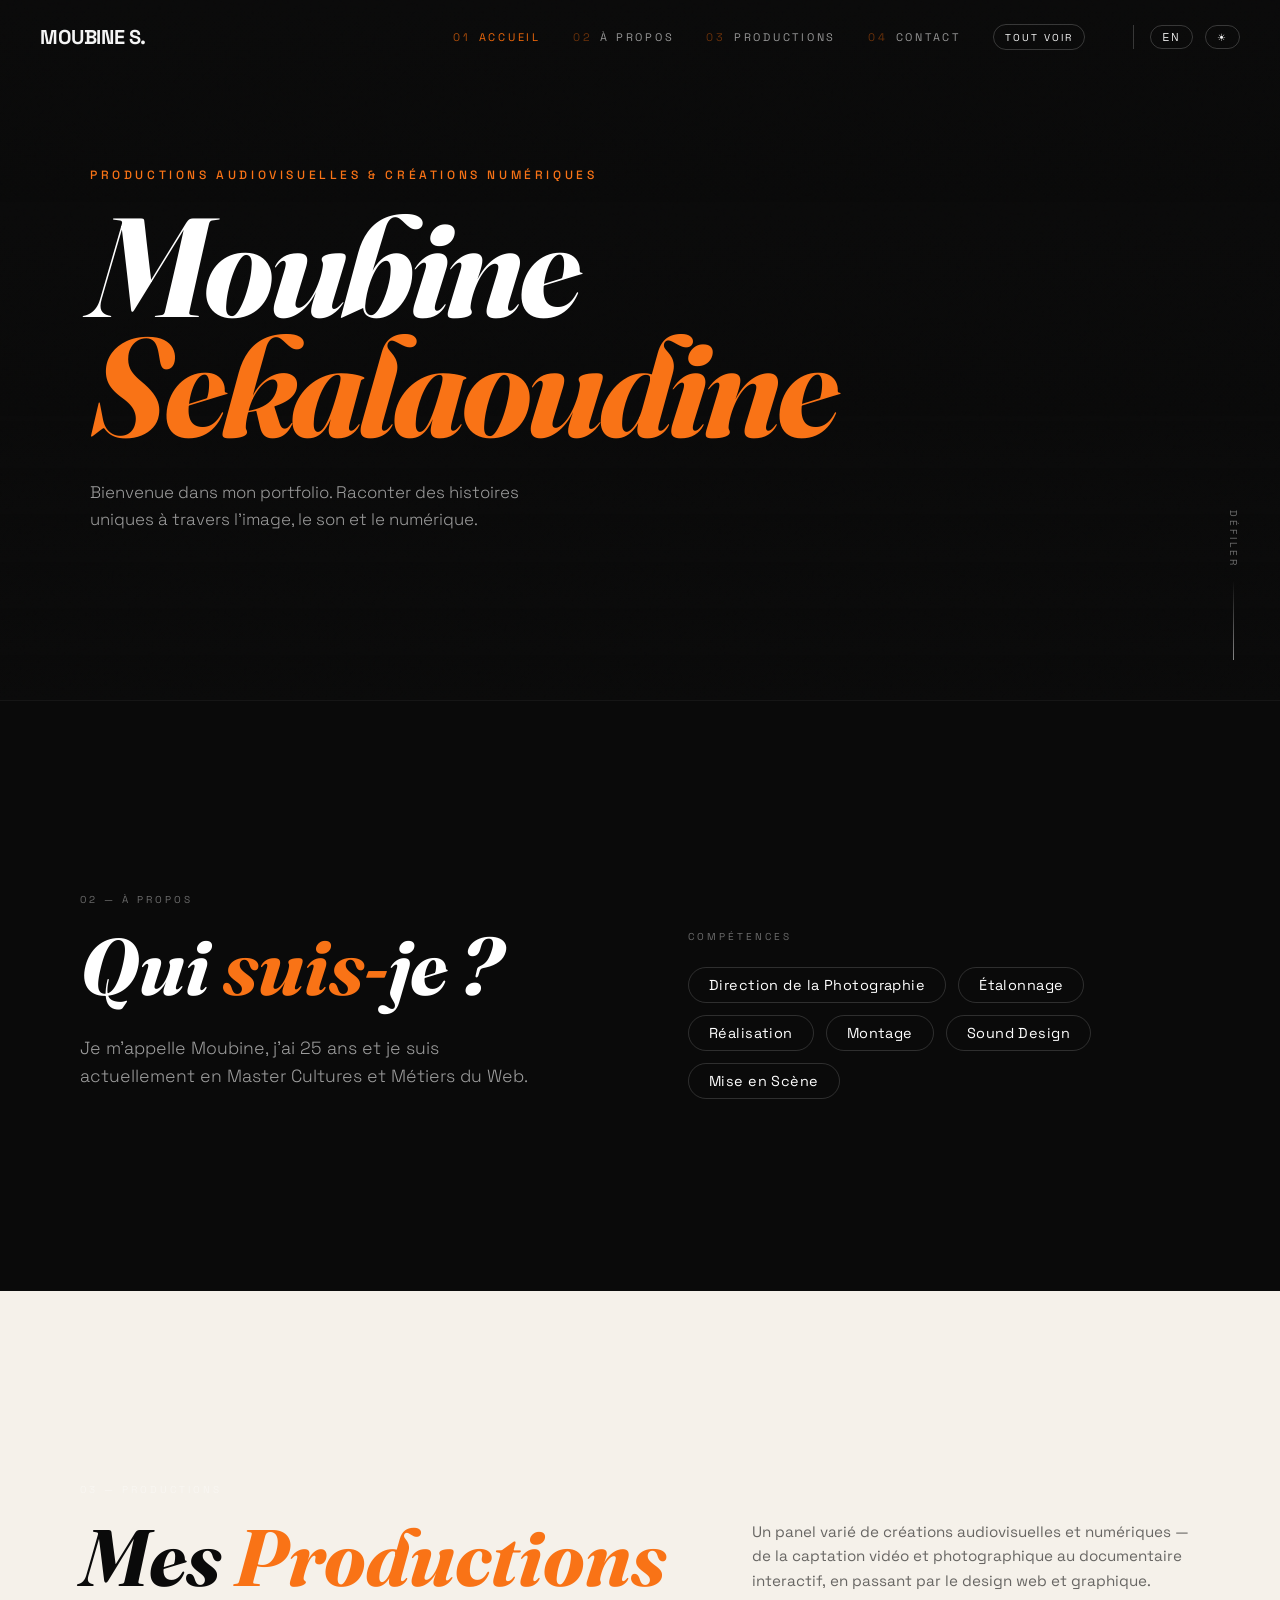
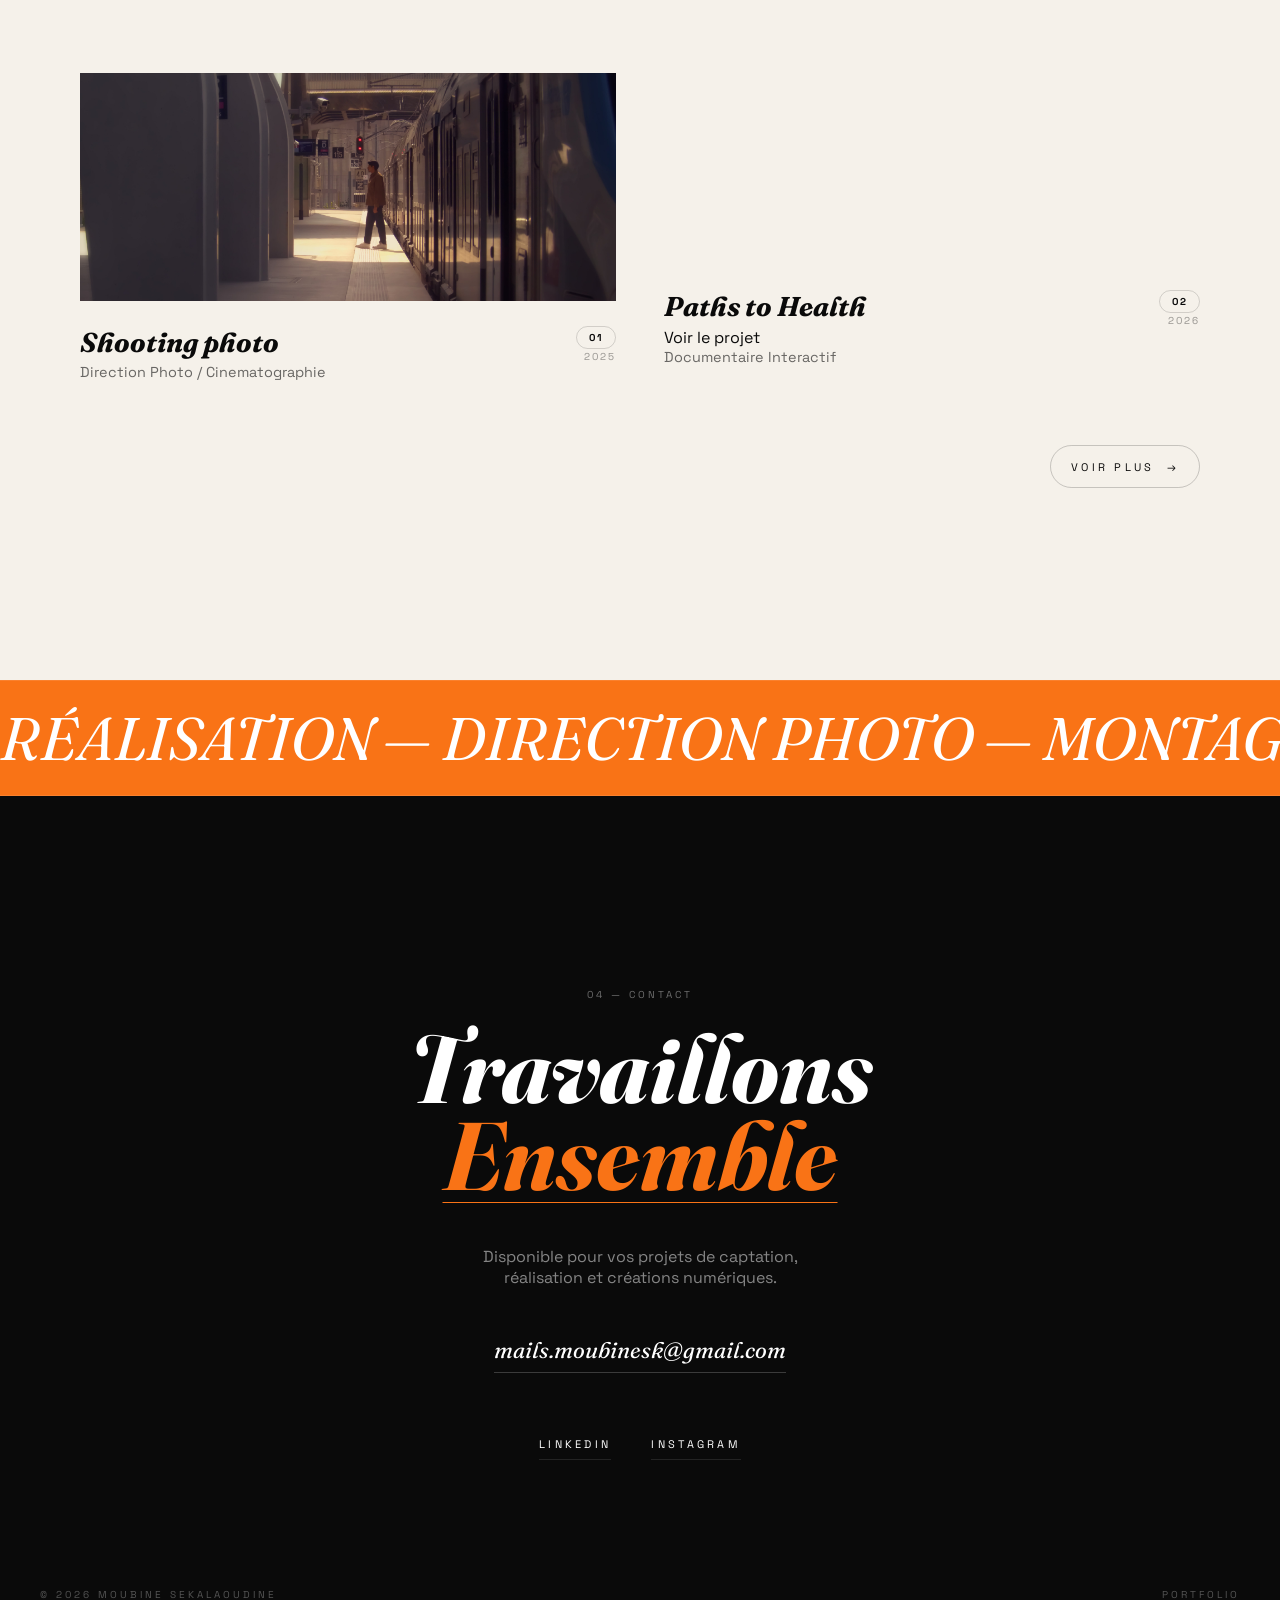
==== index.html @ 6e1494cc "maj site" ====
<!doctype html>
<html lang="fr" class="dark">
<head>
<meta charset="utf-8" />
<meta name="viewport" content="width=device-width, initial-scale=1" />
<title>Moubine Sekalaoudine — Portfolio</title>
<meta name="description" content="Portfolio de Moubine Sekalaoudine — productions audiovisuelles, captation, montage et créations numériques." />
<meta property="og:title" content="Moubine Sekalaoudine — Portfolio" />
<meta property="og:description" content="Productions audiovisuelles & créations numériques." />
<link rel="icon" type="image/x-icon" href="assets/IMG_9631.HEIC" />
<link rel="preconnect" href="https://fonts.googleapis.com" />
<link rel="preconnect" href="https://fonts.gstatic.com" crossorigin />
<link href="https://fonts.googleapis.com/css2?family=Fraunces:ital,opsz,wght@1,9..144,400;1,9..144,500&family=Space+Grotesk:wght@300;400;500;700&display=swap" rel="stylesheet" />
<link rel="stylesheet" href="styles.css" />
</head>
<body>

<!-- CSS retravaillé avec Lovable pour les animations, le placement des titres, les grilles d'images.
Script JS retravaillé avec Gemini AI pour avoir le toggle français/anglais.
HTML troubleshooté avec Copilot intégré à VScode pour résoudre les problèmes de fonctionnement. -->

<nav class="nav">
  <a href="#accueil" class="brand">Moubine S.</a>
  <div class="nav-right">
    <div class="nav-links">
      <a href="#accueil" data-fr="Accueil" data-en="Home"><span class="num">01</span><span>Accueil</span></a>
      <a href="#apropos" data-fr="À propos" data-en="About"><span class="num">02</span><span>À propos</span></a>
      <a href="#productions" data-fr="Productions" data-en="Works"><span class="num">03</span><span>Productions</span></a>
      <a href="#contact" data-fr="Contact" data-en="Contact"><span class="num">04</span><span>Contact</span></a>
    </div>
    <a href="productions.html" class="pill" data-fr="Tout voir" data-en="View all">Tout voir</a>
    <div class="nav-divider">
      <button class="pill" data-lang-toggle data-lang-label>EN</button>
      <button class="pill" data-theme-toggle data-theme-icon>☀</button>
    </div>
  </div>
</nav>

<!-- HERO -->
<section id="accueil" class="hero grain">
  <div class="hero-bg">
  </div>
  <div class="hero-inner">
    <span class="eyebrow" data-fr="Productions Audiovisuelles & Créations Numériques" data-en="Audiovisual Productions & Digital Creations">Productions Audiovisuelles & Créations Numériques</span>
    <h1 class="font-display">Moubine <br /><span class="action">Sekalaoudine</span></h1>
    <p data-fr="Bienvenue dans mon portfolio. Raconter des histoires uniques à travers l'image, le son et le numérique." data-en="Welcome to my portfolio. Telling unique stories through image, sound and digital.">Bienvenue dans mon portfolio. Raconter des histoires uniques à travers l'image, le son et le numérique.</p>
  </div>
  <div class="scroll-cue">
    <span data-fr="Défiler" data-en="Scroll">Défiler</span>
    <div class="line"></div>
  </div>
</section>

<!-- ABOUT -->
<section id="apropos" class="about bg-noir">
  <div class="container reveal">
    <span class="section-tag" data-fr="02 — À Propos" data-en="02 — About">02 — À Propos</span>
    <div class="about-grid">
      <div>
        <h2 class="font-display section-title">
          <span data-fr="Qui " data-en="Who ">Qui </span><span class="action" data-fr="suis-" data-en="am ">suis-</span><span data-fr="je ?" data-en="I ?">je ?</span>
        </h2>
        <p style="margin-top:2rem" data-fr="Je m'appelle Moubine, j'ai 25 ans et je suis actuellement en Master Cultures et Métiers du Web." data-en="My name is Moubine, I'm 25 years old and currently in a master's degree in web cultures and professions.">Je m'appelle Moubine, j'ai 25 ans et je suis actuellement en Master Cultures et Métiers du Web.</p>
      </div>
      <div>
        <span class="section-tag" data-fr="Compétences" data-en="Skills">Compétences</span>
        <ul class="skills">
          <li data-fr="Direction de la Photographie" data-en="Cinematography">Direction de la Photographie</li>
          <li data-fr="Étalonnage" data-en="Color Grading">Étalonnage</li>
          <li data-fr="Réalisation" data-en="Direction">Réalisation</li>
          <li data-fr="Montage" data-en="Editing">Montage</li>
          <li data-fr="Sound Design" data-en="Sound Design">Sound Design</li>
          <li data-fr="Mise en Scène" data-en="Staging">Mise en Scène</li>
        </ul>
      </div>
    </div>
  </div>
</section>

<!-- WORKS -->
<section id="productions" class="bg-bone">
  <div class="container">
    <div class="works-head reveal">
      <span class="section-tag" data-fr="03 — Productions" data-en="03 — Works">03 — Productions</span>
      <div class="works-head-flex">
        <h2 class="font-display section-title">
          <span data-fr="Mes " data-en="My ">Mes </span><span class="action" data-fr="Productions" data-en="Works">Productions</span>
        </h2>
        <p data-fr="Un panel varié de créations audiovisuelles et numériques — de la captation vidéo et photographique au documentaire interactif, en passant par le design web et graphique." data-en="A varied panel of audiovisual and digital creations — from video and photographic capture to interactive documentary, through web and graphic design.">Un panel varié de créations audiovisuelles et numériques — de la captation vidéo et photographique au documentaire interactif, en passant par le design web et graphique.</p>
      </div>
    </div>

    <div class="works-grid">
      <div class="work-card reveal">
        <div class="img-wrap"><img src="assets/atelier video v5_00086403.jpg" alt=""/></div>
        <div class="work-meta">
          <div>
            <h3 class="font-display" data-fr="Captation Documentaire" data-en="Documentary Capture">Shooting photo</h3>
            <p data-fr="Direction Photo / Court Métrage" data-en="Cinematography / Short Film">Direction Photo / Cinematographie</p>
          </div>
          <div style="text-align:right"><span class="tag">01</span><div class="tag-year">2025</div></div>
        </div>
      </div>
      <div class="work-card reveal offset-pt">
        <div class="img-wrap"><img src="" alt=""/></div>
        <div class="work-meta">
          <div>
            <h3 class="font-display" data-fr="Court Métrage" data-en="Short Film">Paths to Health</h3>
            <a href="https://sante.mastercmw.com/" target="_blank" rel="noreferrer">Voir le projet</a>
            <p data-fr="Documentaire Interactif" data-en="Interactive Documentary">Documentaire Interactif</p>
          </div>
          <div style="text-align:right"><span class="tag">02</span><div class="tag-year">2026</div></div>
        </div>
      </div>
    </div>

    <div class="see-more">
      <a href="productions.html"><span data-fr="Voir plus" data-en="See more">Voir plus</span> <span>→</span></a>
    </div>
  </div>
</section>

<!-- MARQUEE (fait avec Lovable)-->
<div class="marquee">
  <div class="marquee-track">
    <span>Réalisation — Direction Photo — Montage — Étalonnage — Réalisation — Direction Photo — Montage — Étalonnage — Réalisation — Direction Photo — Montage — Étalonnage — Réalisation — Direction Photo — Montage — Étalonnage — </span>
    <span>Réalisation — Direction Photo — Montage — Étalonnage — Réalisation — Direction Photo — Montage — Étalonnage — Réalisation — Direction Photo — Montage — Étalonnage — Réalisation — Direction Photo — Montage — Étalonnage — </span>
  </div>
</div>

<!-- CONTACT -->
<footer id="contact" class="contact bg-noir">
  <div class="inner reveal">
    <span class="section-tag" data-fr="04 — Contact" data-en="04 — Contact">04 — Contact</span>
    <h2 class="font-display">
      <span data-fr="Travaillons " data-en="Let's Work ">Travaillons </span><br />
      <span class="underline-action" data-fr="Ensemble" data-en="Together">Ensemble</span>
    </h2>
    <p class="tagline" data-fr="Disponible pour vos projets de captation, réalisation et créations numériques." data-en="Available for your capture, production and digital creation projects.">Disponible pour vos projets de captation, réalisation et créations numériques.</p>
    <a class="email" href="mailto:mails.moubinesk@gmail.com">mails.moubinesk@gmail.com</a>
    <div class="socials">
      <a href="https://www.linkedin.com/in/moubine-s-533118221/" target="_blank" rel="noreferrer">LinkedIn</a>
      <a href="https://www.instagram.com/mbn.raw/" target="_blank" rel="noreferrer">Instagram</a>
    </div>
    <div class="foot-row">
      <span>© <span id="year"></span> Moubine Sekalaoudine</span>
      <span>Portfolio</span>
    </div>
  </div>
</footer>

<script src="script.js"></script>
</body>
</html>
---- styles.css ----
/* Moubine Sekalaoudine — Portfolio (static export) */
:root {
  --noir: #0a0a0a;
  --bone: #f5f1ea;
  --action: #f97316;
  --bg: #0a0a0a;
  --fg: #ffffff;
  --muted: rgba(255, 255, 255, 0.6);
  --muted-40: rgba(255, 255, 255, 0.4);
  --muted-30: rgba(255, 255, 255, 0.3);
  --border-10: rgba(255, 255, 255, 0.1);
  --border-15: rgba(255, 255, 255, 0.15);
  --border-20: rgba(255, 255, 255, 0.2);
}
html.light {
  --bg: #f5f1ea;
  --fg: #0a0a0a;
  --muted: rgba(10, 10, 10, 0.6);
  --muted-40: rgba(10, 10, 10, 0.4);
  --muted-30: rgba(10, 10, 10, 0.3);
  --border-10: rgba(10, 10, 10, 0.1);
  --border-15: rgba(10, 10, 10, 0.15);
  --border-20: rgba(10, 10, 10, 0.2);
}

* { box-sizing: border-box; margin: 0; padding: 0; }
html { scroll-behavior: smooth; }
body {
  background: var(--bg);
  color: var(--fg);
  font-family: "Space Grotesk", ui-sans-serif, system-ui, sans-serif;
  -webkit-font-smoothing: antialiased;
  overflow-x: hidden;
  transition: background-color .4s ease, color .4s ease;
}
::selection { background: var(--action); color: #fff; }
a { color: inherit; text-decoration: none; }
img { display: block; max-width: 100%; }

.font-display { font-family: "Fraunces", ui-serif, Georgia, serif; font-style: italic; }
.action { color: var(--action); }
.bg-action { background: var(--action); }
.muted { color: var(--muted); }
.muted-40 { color: var(--muted-40); }
.muted-30 { color: var(--muted-30); }

.container { max-width: 1200px; margin: 0 auto; padding: 0 1.5rem; }
@media (min-width: 768px) { .container { padding: 0 2.5rem; } }

/* NAV */
.nav {
  position: fixed; top: 0; left: 0; width: 100%;
  z-index: 50; padding: 1.5rem;
  display: flex; justify-content: space-between; align-items: center;
  mix-blend-mode: difference;
}
@media (min-width: 768px) { .nav { padding: 1.5rem 2.5rem; } }
.nav .brand { font-weight: 700; text-transform: uppercase; letter-spacing: -0.02em; font-size: 1.25rem; color: #fff; }
.nav-right { display: none; align-items: center; gap: 2rem; color: #fff; }
@media (min-width: 768px) { .nav-right { display: flex; } }
.nav-links { display: flex; gap: 2rem; font-size: 11px; text-transform: uppercase; letter-spacing: 0.25em; }
.nav-links a { display: inline-flex; align-items: center; gap: .5rem; opacity: .6; transition: color .2s, opacity .2s; }
.nav-links a:hover, .nav-links a.active { color: var(--action); opacity: 1; }
.nav-links a span.num { color: rgba(249,115,22,.7); }
.pill {
  display: inline-block;
  font-size: 10px; text-transform: uppercase; letter-spacing: 0.2em;
  border: 1px solid rgba(255,255,255,.2); border-radius: 9999px;
  padding: .35rem .7rem; cursor: pointer; background: transparent; color: inherit;
  transition: border-color .2s, color .2s;
}
.pill:hover { border-color: var(--action); color: var(--action); }
.nav-divider { display: flex; align-items: center; gap: .75rem; margin-left: 1rem; border-left: 1px solid rgba(255,255,255,.2); padding-left: 1rem; }

/* HERO */
.hero {
  position: relative; min-height: 100vh; min-height: 700px;
  display: flex; flex-direction: column; justify-content: center;
  padding: 0 1.5rem; overflow: hidden;
}
@media (min-width: 768px) { .hero { padding: 0 2.5rem; } }
.hero-bg { position: absolute; inset: 0; z-index: 0; transition: transform 1.4s cubic-bezier(.2,.8,.2,1); will-change: transform; }
.hero-bg img { width: 100%; height: 100%; object-fit: cover; opacity: .5; }
.hero-bg::after {
  content: ""; position: absolute; inset: 0;
  background: linear-gradient(to top, var(--noir), rgba(10,10,10,.4) 40%, rgba(10,10,10,.6));
}
.hero-inner { position: relative; z-index: 10; max-width: 1100px; margin: 0 auto; width: 100%; animation: fadeUp 1s cubic-bezier(.2,.8,.2,1) both; }
.eyebrow { display: block; color: var(--action); text-transform: uppercase; letter-spacing: .3em; font-size: 12px; font-weight: 500; margin-bottom: 1.5rem; }
.hero h1 { font-size: clamp(3.5rem, 11vw, 9rem); line-height: .85; letter-spacing: -.03em; margin-bottom: 2rem; }
.hero p { max-width: 28rem; color: rgba(255,255,255,.6); font-weight: 300; font-size: 1.05rem; line-height: 1.6; }
.scroll-cue { position: absolute; bottom: 2.5rem; right: 1.5rem; display: flex; flex-direction: column; align-items: center; gap: .75rem; }
@media (min-width: 768px) { .scroll-cue { right: 2.5rem; } }
.scroll-cue span { font-size: 10px; text-transform: uppercase; letter-spacing: .3em; color: rgba(255,255,255,.4); writing-mode: vertical-rl; }
.scroll-cue .line { width: 1px; height: 5rem; background: linear-gradient(to bottom, transparent, rgba(255,255,255,.5)); animation: pulse 2s ease-in-out infinite; }

/* GRAIN */
.grain { position: relative; }
.grain::after {
  content: ""; position: absolute; inset: 0; pointer-events: none;
  background-image: url("data:image/svg+xml,%3Csvg viewBox='0 0 200 200' xmlns='http://www.w3.org/2000/svg'%3E%3Cfilter id='n'%3E%3CfeTurbulence type='fractalNoise' baseFrequency='0.9' numOctaves='2' stitchTiles='stitch'/%3E%3C/filter%3E%3Crect width='100%25' height='100%25' filter='url(%23n)' opacity='0.5'/%3E%3C/svg%3E");
  opacity: .08; mix-blend-mode: overlay;
}

/* SECTIONS */
section { padding: 8rem 1.5rem; }
@media (min-width: 768px) { section { padding: 12rem 2.5rem; } }
.section-tag { display: block; font-size: 10px; text-transform: uppercase; letter-spacing: .3em; color: var(--muted-40); margin-bottom: 1.5rem; }
.section-title { font-size: clamp(3rem, 7vw, 5rem); line-height: .9; }
h2.section-title { margin-bottom: 0; }

.bg-noir { background: var(--noir); color: #fff; }
.bg-bone { background: var(--bone); color: var(--noir); }
html.light .bg-noir { background: var(--bone); color: var(--noir); }
html.light .bg-bone { background: var(--noir); color: #fff; }

/* ABOUT */
.about { border-top: 1px solid rgba(255,255,255,.05); }
html.light .about { border-top-color: rgba(10,10,10,.05); }
.about-grid { display: grid; gap: 4rem; }
@media (min-width: 768px) { .about-grid { grid-template-columns: 1fr 1fr; gap: 6rem; align-items: start; } }
.about p { font-size: 1.1rem; color: var(--muted); font-weight: 300; line-height: 1.6; max-width: 28rem; }
.skills { list-style: none; display: flex; flex-wrap: wrap; gap: .75rem; }
.skills li {
  border: 1px solid var(--border-15); border-radius: 9999px;
  padding: .5rem 1.25rem; font-size: .9rem; letter-spacing: .03em;
  transition: border-color .2s, color .2s;
}
.skills li:hover { border-color: var(--action); color: var(--action); }

/* WORKS (index) */
.works-head { margin-bottom: 5rem; }
.works-head-flex { display: flex; align-items: flex-end; justify-content: space-between; gap: 1.5rem; flex-wrap: wrap; }
.works-head p { max-width: 28rem; font-size: .95rem; line-height: 1.6; color: rgba(10,10,10,.6); }
html.light .bg-bone .works-head p { color: rgba(255,255,255,.6); }
.works-grid { display: grid; grid-template-columns: 1fr; gap: 6rem 3rem; }
@media (min-width: 768px) { .works-grid { grid-template-columns: 1fr 1fr; gap: 8rem 3rem; } }
.work-card { cursor: pointer; }
.work-card .img-wrap { overflow: hidden; margin-bottom: 1.5rem; background: #e5e5e5; }
.work-card img { width: 100%; object-fit: cover; transition: transform 1.2s cubic-bezier(.2,.8,.2,1); }
.work-card:hover img { transform: scale(1.05); }
.aspect-34 { aspect-ratio: 3/4; }
.aspect-video { aspect-ratio: 16/9; }
.aspect-square { aspect-ratio: 1/1; }
.aspect-45 { aspect-ratio: 4/5; }
.work-meta { display: flex; justify-content: space-between; align-items: flex-start; gap: 1rem; }
.work-meta h3 { font-size: 1.7rem; margin-bottom: .25rem; }
.work-meta p { font-size: .9rem; color: rgba(10,10,10,.6); }
html.light .bg-bone .work-meta p { color: rgba(255,255,255,.6); }
.tag { font-size: 10px; font-weight: 700; border: 1px solid rgba(10,10,10,.15); border-radius: 9999px; padding: .25rem .75rem; letter-spacing: .15em; }
.tag-year { font-size: 10px; text-transform: uppercase; letter-spacing: .2em; color: rgba(10,10,10,.4); margin-top: .25rem; }
.offset-pt { padding-top: 0; }
@media (min-width: 768px) { .offset-pt { padding-top: 12rem; } }

.see-more { margin-top: 4rem; display: flex; justify-content: flex-end; }
.see-more a {
  display: inline-flex; align-items: center; gap: .75rem;
  font-size: 11px; text-transform: uppercase; letter-spacing: .3em;
  border: 1px solid rgba(10,10,10,.2); border-radius: 9999px;
  padding: .85rem 1.25rem; transition: background .25s, color .25s;
}
.see-more a:hover { background: var(--noir); color: var(--bone); }
html.light .bg-bone .see-more a { border-color: rgba(255,255,255,.2); }
html.light .bg-bone .see-more a:hover { background: var(--bone); color: var(--noir); }

/* MARQUEE */
.marquee { background: var(--action); padding: 1.25rem 0; overflow: hidden; border-top: 1px solid rgba(255,255,255,.1); border-bottom: 1px solid rgba(255,255,255,.1); }
.marquee-track { display: flex; gap: 5rem; white-space: nowrap; animation: marquee 28s linear infinite; }
.marquee-track span { font-family: "Fraunces", serif; font-style: italic; font-size: clamp(2.2rem, 5vw, 3.75rem); color: #fff; text-transform: uppercase; }

/* CONTACT */
.contact { padding-top: 8rem; padding-bottom: 3rem; text-align: center; }
@media (min-width: 768px) { .contact { padding-top: 12rem; } }
.contact .inner { max-width: 1200px; margin: 0 auto; display: flex; flex-direction: column; align-items: center; }
.contact h2 { font-size: clamp(3rem, 9vw, 6rem); line-height: .9; margin-bottom: 3rem; }
.contact .underline-action { color: var(--action); text-decoration: underline; text-underline-offset: 12px; text-decoration-thickness: 1px; }
.contact .email {
  font-family: "Fraunces", serif; font-style: italic;
  font-size: 1.4rem; border-bottom: 1px solid rgba(255,255,255,.2);
  padding-bottom: .5rem; margin-bottom: 4rem; transition: color .2s, border-color .2s;
}
.contact .email:hover { color: var(--action); border-color: var(--action); }
.socials { display: flex; flex-wrap: wrap; justify-content: center; gap: 2.5rem; margin-bottom: 8rem; font-size: 11px; text-transform: uppercase; letter-spacing: .3em; }
.socials a { border-bottom: 1px solid rgba(255,255,255,.1); padding-bottom: .5rem; transition: color .2s; }
.socials a:hover { color: var(--action); }
.foot-row { width: 100%; display: flex; justify-content: space-between; align-items: center; font-size: 10px; color: var(--muted-30); text-transform: uppercase; letter-spacing: .3em; }
.contact p.tagline { color: rgba(255,255,255,.5); max-width: 24rem; margin-bottom: 3rem; }

/* PRODUCTIONS PAGE */
.page-header { padding-top: 10rem; padding-bottom: 5rem; border-bottom: 1px solid rgba(255,255,255,.05); }
@media (min-width: 768px) { .page-header { padding-top: 14rem; padding-bottom: 7rem; } }
.page-header h1 { font-size: clamp(3.5rem, 11vw, 9rem); line-height: .85; letter-spacing: -.03em; }
.page-header p { margin-top: 2.5rem; max-width: 36rem; color: var(--muted); font-weight: 300; font-size: 1.05rem; line-height: 1.6; }
.cat-head { display: flex; align-items: flex-end; justify-content: space-between; gap: 1.5rem; flex-wrap: wrap; margin-bottom: 4rem; }
@media (min-width: 768px) { .cat-head { margin-bottom: 6rem; } }
.cat-grid { display: grid; grid-template-columns: 1fr; gap: 4rem 2rem; }
@media (min-width: 768px) { .cat-grid { grid-template-columns: 1fr 1fr; } }
@media (min-width: 1024px) { .cat-grid { grid-template-columns: 1fr 1fr 1fr; } }
.cat-card .img-wrap { overflow: hidden; margin-bottom: 1.25rem; background: #111; aspect-ratio: 4/5; }
.cat-card img { width: 100%; height: 100%; object-fit: cover; transition: transform 1.2s cubic-bezier(.2,.8,.2,1); }
.cat-card:hover img { transform: scale(1.05); }
.cat-card .meta { display: flex; justify-content: space-between; align-items: flex-start; gap: 1rem; }
.cat-card h3 { font-size: 1.4rem; margin-bottom: .25rem; }
.cat-card .meta p { font-size: .85rem; color: var(--muted); }
.cat-card .year { font-size: 10px; text-transform: uppercase; letter-spacing: .2em; color: var(--muted-40); border: 1px solid var(--border-15); border-radius: 9999px; padding: .25rem .75rem; }

/* VIDEO GALLERY (asymmetric mosaic) */
.video-grid { display: grid; grid-template-columns: 1fr; gap: 1rem; }
@media (min-width: 768px) { .video-grid { grid-template-columns: repeat(6, 1fr); gap: 1.5rem; } }
.video-tile { margin: 0; }
@media (min-width: 768px) {
  .v-span-2 { grid-column: span 2; }
  .v-span-3 { grid-column: span 3; }
  .v-span-4 { grid-column: span 4; }
}
.v-wrap { position: relative; overflow: hidden; background: rgba(255,255,255,.04); }
.v-aspect-portrait { aspect-ratio: 9/16; }
.v-aspect-landscape { aspect-ratio: 16/9; }
.v-frame { position: absolute; inset: 0; width: 100%; height: 100%; border: 0; }
iframe.v-frame { display: block; }
.v-placeholder {
  display: flex; flex-direction: column; align-items: center; justify-content: center;
  border: 1px dashed rgba(255,255,255,.15); color: rgba(255,255,255,.4);
}
.v-placeholder .v-play {
  width: 3.5rem; height: 3.5rem; border-radius: 9999px; border: 1px solid rgba(255,255,255,.3);
  display: flex; align-items: center; justify-content: center; margin-bottom: .75rem;
  transition: border-color .25s ease;
}
.video-tile:hover .v-placeholder .v-play { border-color: var(--action); }
.v-placeholder .v-play svg { width: 1.25rem; height: 1.25rem; fill: currentColor; margin-left: 2px; }
.v-placeholder .v-num { font-family: "Fraunces", serif; font-style: italic; font-size: 1.5rem; }
.v-placeholder .v-soon { margin-top: .25rem; font-size: 9px; text-transform: uppercase; letter-spacing: .3em; }
.v-cap { margin-top: 1rem; display: flex; justify-content: space-between; align-items: flex-start; gap: 1rem; }
.v-cap h3 { font-size: 1.15rem; font-style: italic; margin-bottom: .25rem; color: #fff; }
.v-cap p { font-size: .75rem; color: rgba(255,255,255,.6); }
.v-cap .year { font-size: 10px; text-transform: uppercase; letter-spacing: .2em; color: rgba(255,255,255,.4); border: 1px solid rgba(255,255,255,.15); border-radius: 9999px; padding: .25rem .75rem; flex-shrink: 0; }

/* PHOTO GALLERY */
.photo-grid { display: grid; grid-template-columns: 1fr 1fr; gap: .75rem; }
@media (min-width: 768px) { .photo-grid { grid-template-columns: repeat(3,1fr); gap: 1rem; } }
@media (min-width: 1024px) { .photo-grid { grid-template-columns: repeat(4,1fr); } }
.photo-tile {
  position: relative; overflow: hidden;
  background: rgba(10,10,10,.04);
  display: flex; flex-direction: column; align-items: center; justify-content: center;
  border: 1px dashed rgba(10,10,10,.15);
  color: rgba(10,10,10,.3);
}
.photo-tile.f-45 { aspect-ratio: 4/5; }
.photo-tile.f-sq { aspect-ratio: 1/1; }
.photo-tile.f-34 { aspect-ratio: 3/4; }
.photo-tile .num { font-family: "Fraunces", serif; font-style: italic; font-size: 1.5rem; margin-bottom: .25rem; }
.photo-tile .soon { font-size: 9px; text-transform: uppercase; letter-spacing: .3em; }

/* BACK HOME */
.back-home { padding: 5rem 1.5rem; background: var(--noir); border-top: 1px solid rgba(255,255,255,.05); }
.back-home .inner { max-width: 1200px; margin: 0 auto; display: flex; flex-direction: column; align-items: center; gap: 1.5rem; text-align: center; }
.back-home a { font-family: "Fraunces", serif; font-style: italic; font-size: 1.75rem; border-bottom: 1px solid rgba(255,255,255,.2); padding-bottom: .5rem; transition: color .2s, border-color .2s; color: #fff; }
.back-home a:hover { color: var(--action); border-color: var(--action); }
.back-home span { font-size: 10px; text-transform: uppercase; letter-spacing: .3em; color: rgba(255,255,255,.3); }

/* REVEAL */
.reveal { opacity: 0; transform: translateY(28px); transition: opacity 1s cubic-bezier(.2,.8,.2,1), transform 1s cubic-bezier(.2,.8,.2,1); }
.reveal.visible { opacity: 1; transform: translateY(0); }

@keyframes fadeUp { from { opacity: 0; transform: translateY(24px); } to { opacity: 1; transform: translateY(0); } }
@keyframes marquee { from { transform: translateX(0); } to { transform: translateX(-50%); } }
@keyframes pulse { 0%,100% { opacity: 1; } 50% { opacity: .4; } }
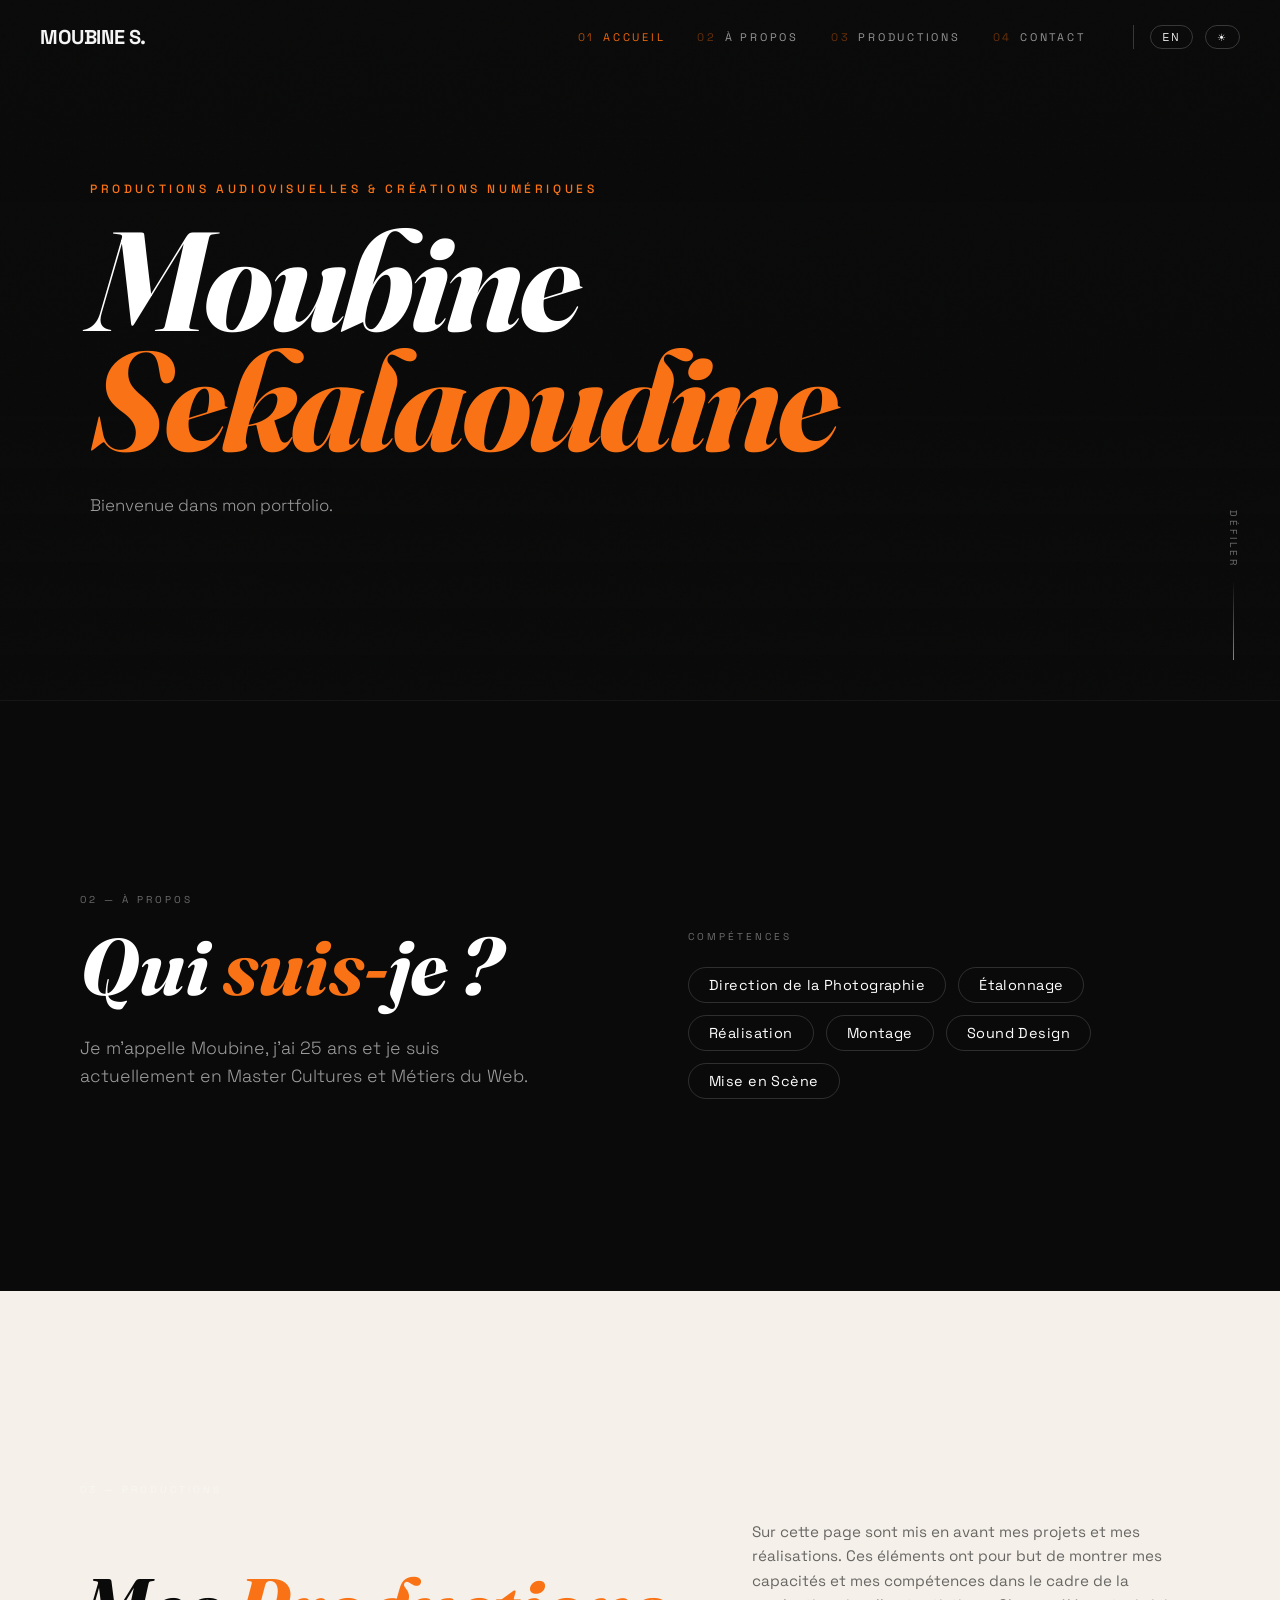
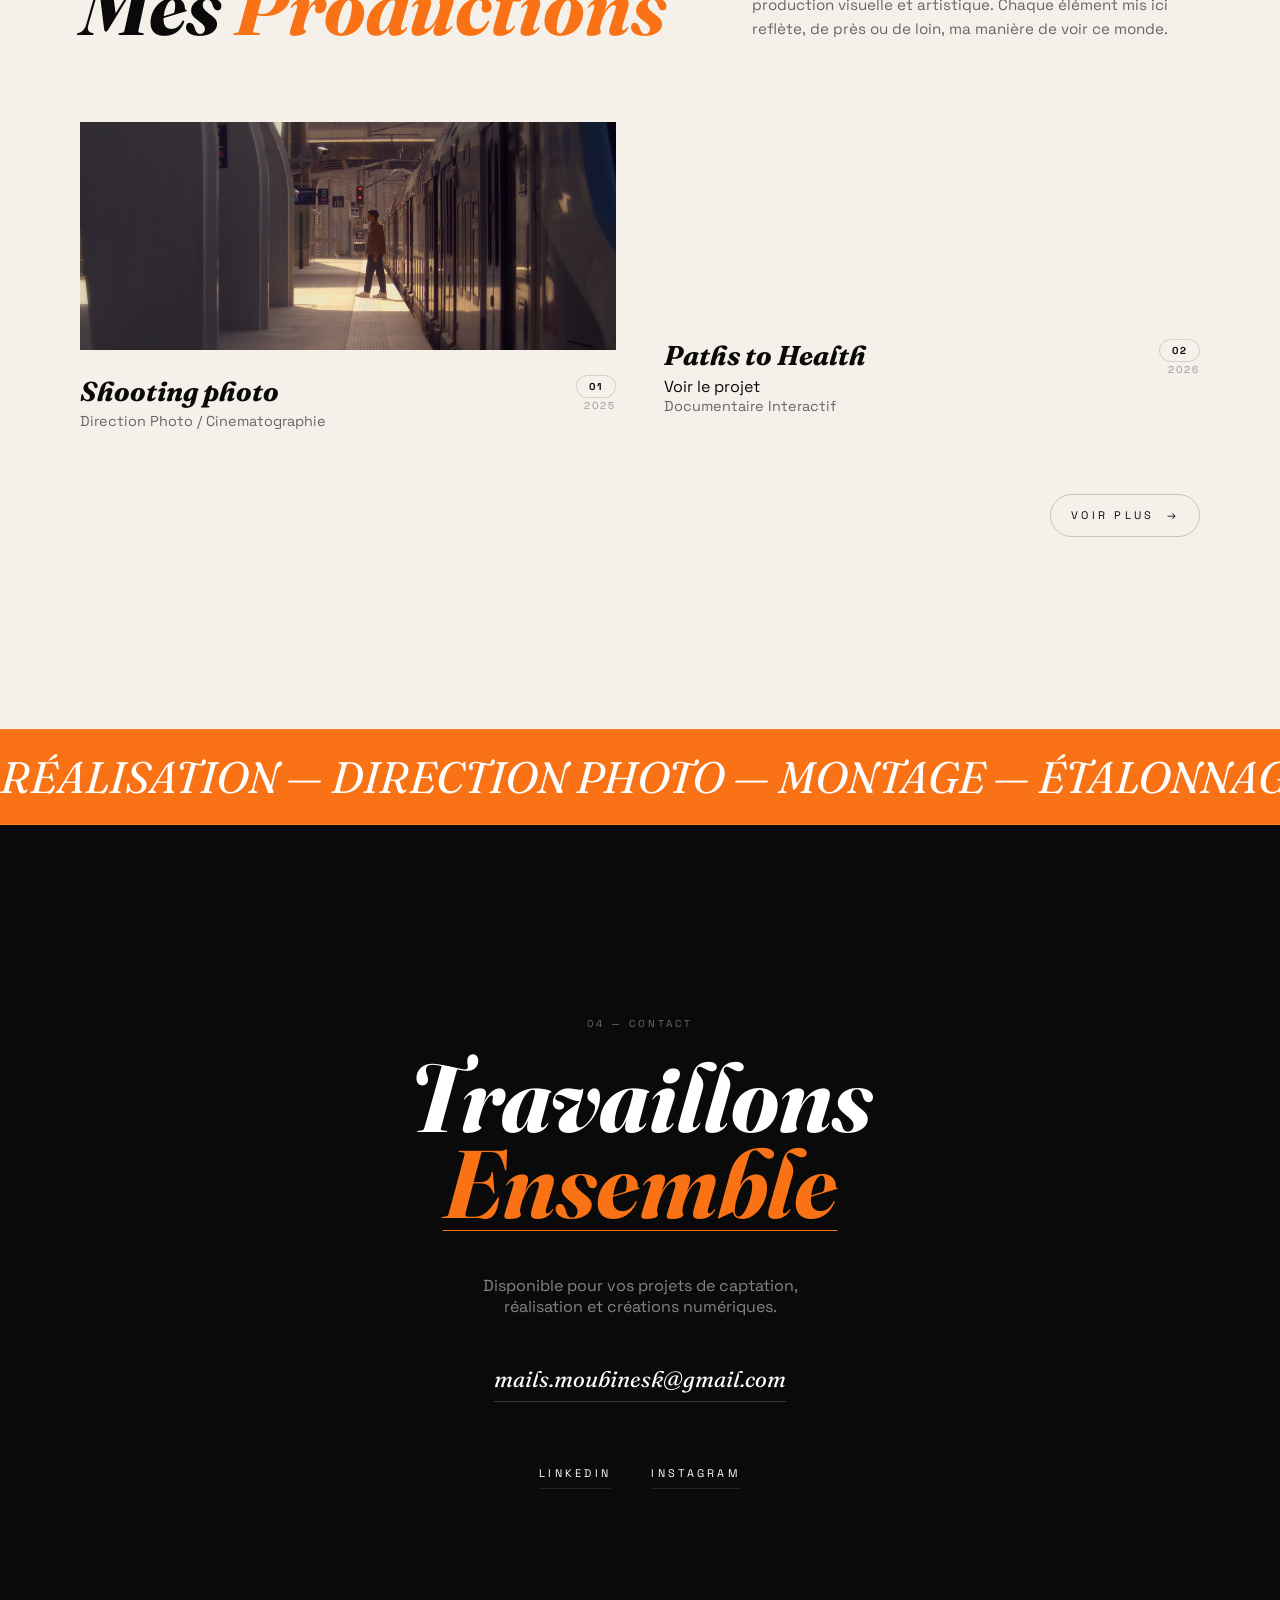
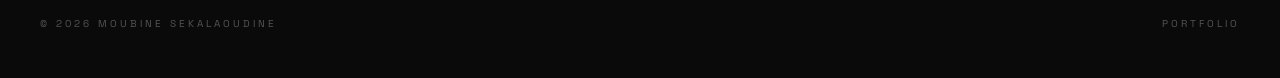
==== commit 6bff24c3: "css changes" ====
--- a/index.html
+++ b/index.html
@@ -25,10 +25,12 @@
     <div class="nav-links">
       <a href="#accueil" data-fr="Accueil" data-en="Home"><span class="num">01</span><span>Accueil</span></a>
       <a href="#apropos" data-fr="À propos" data-en="About"><span class="num">02</span><span>À propos</span></a>
-      <a href="#productions" data-fr="Productions" data-en="Works"><span class="num">03</span><span>Productions</span></a>
+      <div class="nav-item-productions">
+        <a href="#productions" data-fr="Productions" data-en="Works"><span class="num">03</span><span>Productions</span></a>
+        <a href="productions.html" class="pill nav-cta" data-fr="Tout voir" data-en="View all">Tout voir</a>
+      </div>
       <a href="#contact" data-fr="Contact" data-en="Contact"><span class="num">04</span><span>Contact</span></a>
     </div>
-    <a href="productions.html" class="pill" data-fr="Tout voir" data-en="View all">Tout voir</a>
     <div class="nav-divider">
       <button class="pill" data-lang-toggle data-lang-label>EN</button>
       <button class="pill" data-theme-toggle data-theme-icon>☀</button>
@@ -43,7 +45,7 @@
   <div class="hero-inner">
     <span class="eyebrow" data-fr="Productions Audiovisuelles & Créations Numériques" data-en="Audiovisual Productions & Digital Creations">Productions Audiovisuelles & Créations Numériques</span>
     <h1 class="font-display">Moubine <br /><span class="action">Sekalaoudine</span></h1>
-    <p data-fr="Bienvenue dans mon portfolio. Raconter des histoires uniques à travers l'image, le son et le numérique." data-en="Welcome to my portfolio. Telling unique stories through image, sound and digital.">Bienvenue dans mon portfolio. Raconter des histoires uniques à travers l'image, le son et le numérique.</p>
+    <p data-fr="Bienvenue dans mon portfolio." data-en="Welcome to my portfolio. Telling unique stories through image, sound and digital.">Bienvenue dans mon portfolio.</p>
   </div>
   <div class="scroll-cue">
     <span data-fr="Défiler" data-en="Scroll">Défiler</span>
@@ -66,7 +68,7 @@
         <span class="section-tag" data-fr="Compétences" data-en="Skills">Compétences</span>
         <ul class="skills">
           <li data-fr="Direction de la Photographie" data-en="Cinematography">Direction de la Photographie</li>
-          <li data-fr="Étalonnage" data-en="Color Grading">Étalonnage</li>
+          <li class="skill-rainbow"><span data-fr="Étalonnage" data-en="Color Grading">Étalonnage</span></li>
           <li data-fr="Réalisation" data-en="Direction">Réalisation</li>
           <li data-fr="Montage" data-en="Editing">Montage</li>
           <li data-fr="Sound Design" data-en="Sound Design">Sound Design</li>
@@ -86,7 +88,7 @@
         <h2 class="font-display section-title">
           <span data-fr="Mes " data-en="My ">Mes </span><span class="action" data-fr="Productions" data-en="Works">Productions</span>
         </h2>
-        <p data-fr="Un panel varié de créations audiovisuelles et numériques — de la captation vidéo et photographique au documentaire interactif, en passant par le design web et graphique." data-en="A varied panel of audiovisual and digital creations — from video and photographic capture to interactive documentary, through web and graphic design.">Un panel varié de créations audiovisuelles et numériques — de la captation vidéo et photographique au documentaire interactif, en passant par le design web et graphique.</p>
+        <p data-fr="Un panel varié de créations audiovisuelles et numériques — de la captation vidéo et photographique au documentaire interactif, en passant par le design web et graphique." data-en="A varied panel of audiovisual and digital creations — from video and photographic capture to interactive documentary, through web and graphic design.">Sur cette page sont mis en avant mes projets et mes réalisations. Ces éléments ont pour but de montrer mes capacités et mes compétences dans le cadre de la production visuelle et artistique. Chaque élément mis ici reflète, de près ou de loin, ma manière de voir ce monde.</p>
       </div>
     </div>
 
--- a/styles.css
+++ b/styles.css
@@ -62,6 +62,25 @@
 .nav-links a { display: inline-flex; align-items: center; gap: .5rem; opacity: .6; transition: color .2s, opacity .2s; }
 .nav-links a:hover, .nav-links a.active { color: var(--action); opacity: 1; }
 .nav-links a span.num { color: rgba(249,115,22,.7); }
+
+.nav-item-productions { position: relative; display: flex; align-items: center; }
+.nav-item-productions::after {
+  content: "";
+  position: absolute; left: 0; right: 0; top: 100%; height: 1rem;
+}
+.nav-item-productions .nav-cta {
+  position: absolute; left: 50%; top: 100%;
+  margin-top: .75rem; padding: .4rem 1rem;
+  transform: translateX(-50%) translateY(-6px);
+  opacity: 0; pointer-events: none; white-space: nowrap;
+  text-transform: none; letter-spacing: normal; font-size: .8rem;
+  background: var(--bg);
+  transition: opacity .25s ease, transform .25s ease;
+}
+.nav-item-productions:hover .nav-cta {
+  opacity: 1; pointer-events: auto; transform: translateX(-50%) translateY(0);
+}
+
 .pill {
   display: inline-block;
   font-size: 10px; text-transform: uppercase; letter-spacing: 0.2em;
@@ -127,7 +146,40 @@
   transition: border-color .2s, color .2s;
 }
 .skills li:hover { border-color: var(--action); color: var(--action); }
-
+ 
+.skill-rainbow { position: relative; border-color: var(--border-15); }
+.skill-rainbow::before {
+  content: "";
+  position: absolute;
+  inset: -1px;
+  border-radius: 9999px;
+  padding: 1px;
+  background-image: linear-gradient(90deg, #ff3b3b, #ff9d3b, #ffe63b, #4ade80, #38bdf8, #818cf8, #e879f9, #ff3b3b);
+  background-size: 300% 100%;
+  -webkit-mask: linear-gradient(#fff 0 0) content-box, linear-gradient(#fff 0 0);
+  -webkit-mask-composite: xor;
+  mask: linear-gradient(#fff 0 0) content-box, linear-gradient(#fff 0 0);
+  mask-composite: exclude;
+  opacity: 0;
+  transition: opacity .2s ease;
+  animation: rainbow-slide 4s linear infinite;
+  pointer-events: none;
+}
+.skill-rainbow:hover { border-color: transparent; }
+.skill-rainbow:hover::before { opacity: 1; }
+.skill-rainbow:hover span {
+  background-image: linear-gradient(90deg, #ff3b3b, #ff9d3b, #ffe63b, #4ade80, #38bdf8, #818cf8, #e879f9, #ff3b3b);
+  background-size: 300% 100%;
+  -webkit-background-clip: text;
+  background-clip: text;
+  color: transparent;
+  animation: rainbow-slide 4s linear infinite;
+}
+@keyframes rainbow-slide {
+  from { background-position: 0% 50%; }
+  to { background-position: 300% 50%; }
+}
+ 
 /* WORKS (index) */
 .works-head { margin-bottom: 5rem; }
 .works-head-flex { display: flex; align-items: flex-end; justify-content: space-between; gap: 1.5rem; flex-wrap: wrap; }
@@ -166,7 +218,7 @@
 /* MARQUEE */
 .marquee { background: var(--action); padding: 1.25rem 0; overflow: hidden; border-top: 1px solid rgba(255,255,255,.1); border-bottom: 1px solid rgba(255,255,255,.1); }
 .marquee-track { display: flex; gap: 5rem; white-space: nowrap; animation: marquee 28s linear infinite; }
-.marquee-track span { font-family: "Fraunces", serif; font-style: italic; font-size: clamp(2.2rem, 5vw, 3.75rem); color: #fff; text-transform: uppercase; }
+.marquee-track span { font-family: "Fraunces", serif; font-style: italic; font-size: clamp(1.2rem, 4vw, 2.75rem); color: #fff; text-transform: uppercase; }
 
 /* CONTACT */
 .contact { padding-top: 8rem; padding-bottom: 3rem; text-align: center; }
@@ -213,24 +265,23 @@
   .v-span-3 { grid-column: span 3; }
   .v-span-4 { grid-column: span 4; }
 }
-.v-wrap { position: relative; overflow: hidden; background: rgba(255,255,255,.04); }
+.v-wrap {
+  position: relative; overflow: hidden; background: rgba(255,255,255,.04);
+  border: 1px solid transparent; transition: border-color .3s ease;
+}
+.video-tile:hover .v-wrap { border-color: var(--action); }
 .v-aspect-portrait { aspect-ratio: 9/16; }
 .v-aspect-landscape { aspect-ratio: 16/9; }
 .v-frame { position: absolute; inset: 0; width: 100%; height: 100%; border: 0; }
 iframe.v-frame { display: block; }
-.v-placeholder {
-  display: flex; flex-direction: column; align-items: center; justify-content: center;
-  border: 1px dashed rgba(255,255,255,.15); color: rgba(255,255,255,.4);
-}
-.v-placeholder .v-play {
-  width: 3.5rem; height: 3.5rem; border-radius: 9999px; border: 1px solid rgba(255,255,255,.3);
-  display: flex; align-items: center; justify-content: center; margin-bottom: .75rem;
-  transition: border-color .25s ease;
-}
-.video-tile:hover .v-placeholder .v-play { border-color: var(--action); }
-.v-placeholder .v-play svg { width: 1.25rem; height: 1.25rem; fill: currentColor; margin-left: 2px; }
-.v-placeholder .v-num { font-family: "Fraunces", serif; font-style: italic; font-size: 1.5rem; }
-.v-placeholder .v-soon { margin-top: .25rem; font-size: 9px; text-transform: uppercase; letter-spacing: .3em; }
+.v-num {
+  position: absolute; top: .85rem; left: .85rem; z-index: 2;
+  width: 2.1rem; height: 2.1rem; border-radius: 9999px;
+  background: var(--action); color: #fff;
+  display: flex; align-items: center; justify-content: center;
+  font-family: "Fraunces", serif; font-style: italic; font-size: .9rem;
+  pointer-events: none;
+}
 .v-cap { margin-top: 1rem; display: flex; justify-content: space-between; align-items: flex-start; gap: 1rem; }
 .v-cap h3 { font-size: 1.15rem; font-style: italic; margin-bottom: .25rem; color: #fff; }
 .v-cap p { font-size: .75rem; color: rgba(255,255,255,.6); }
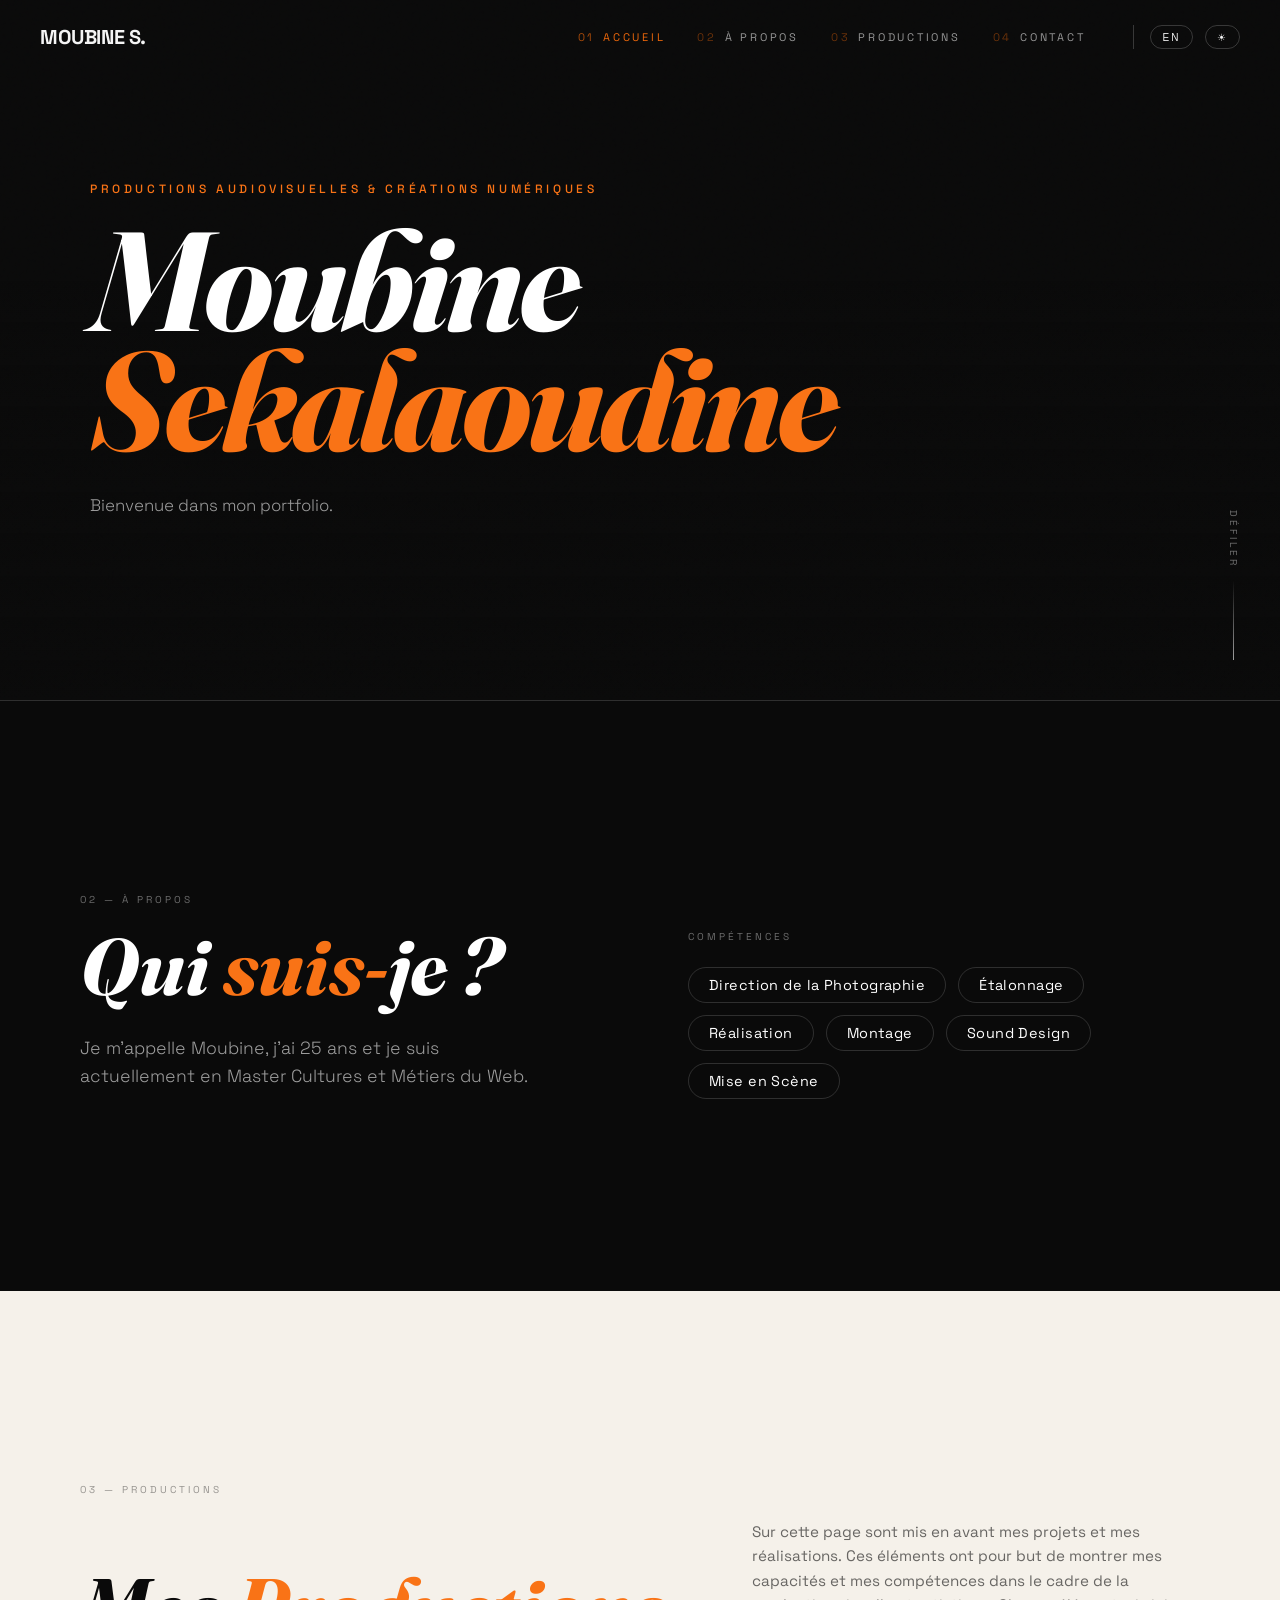
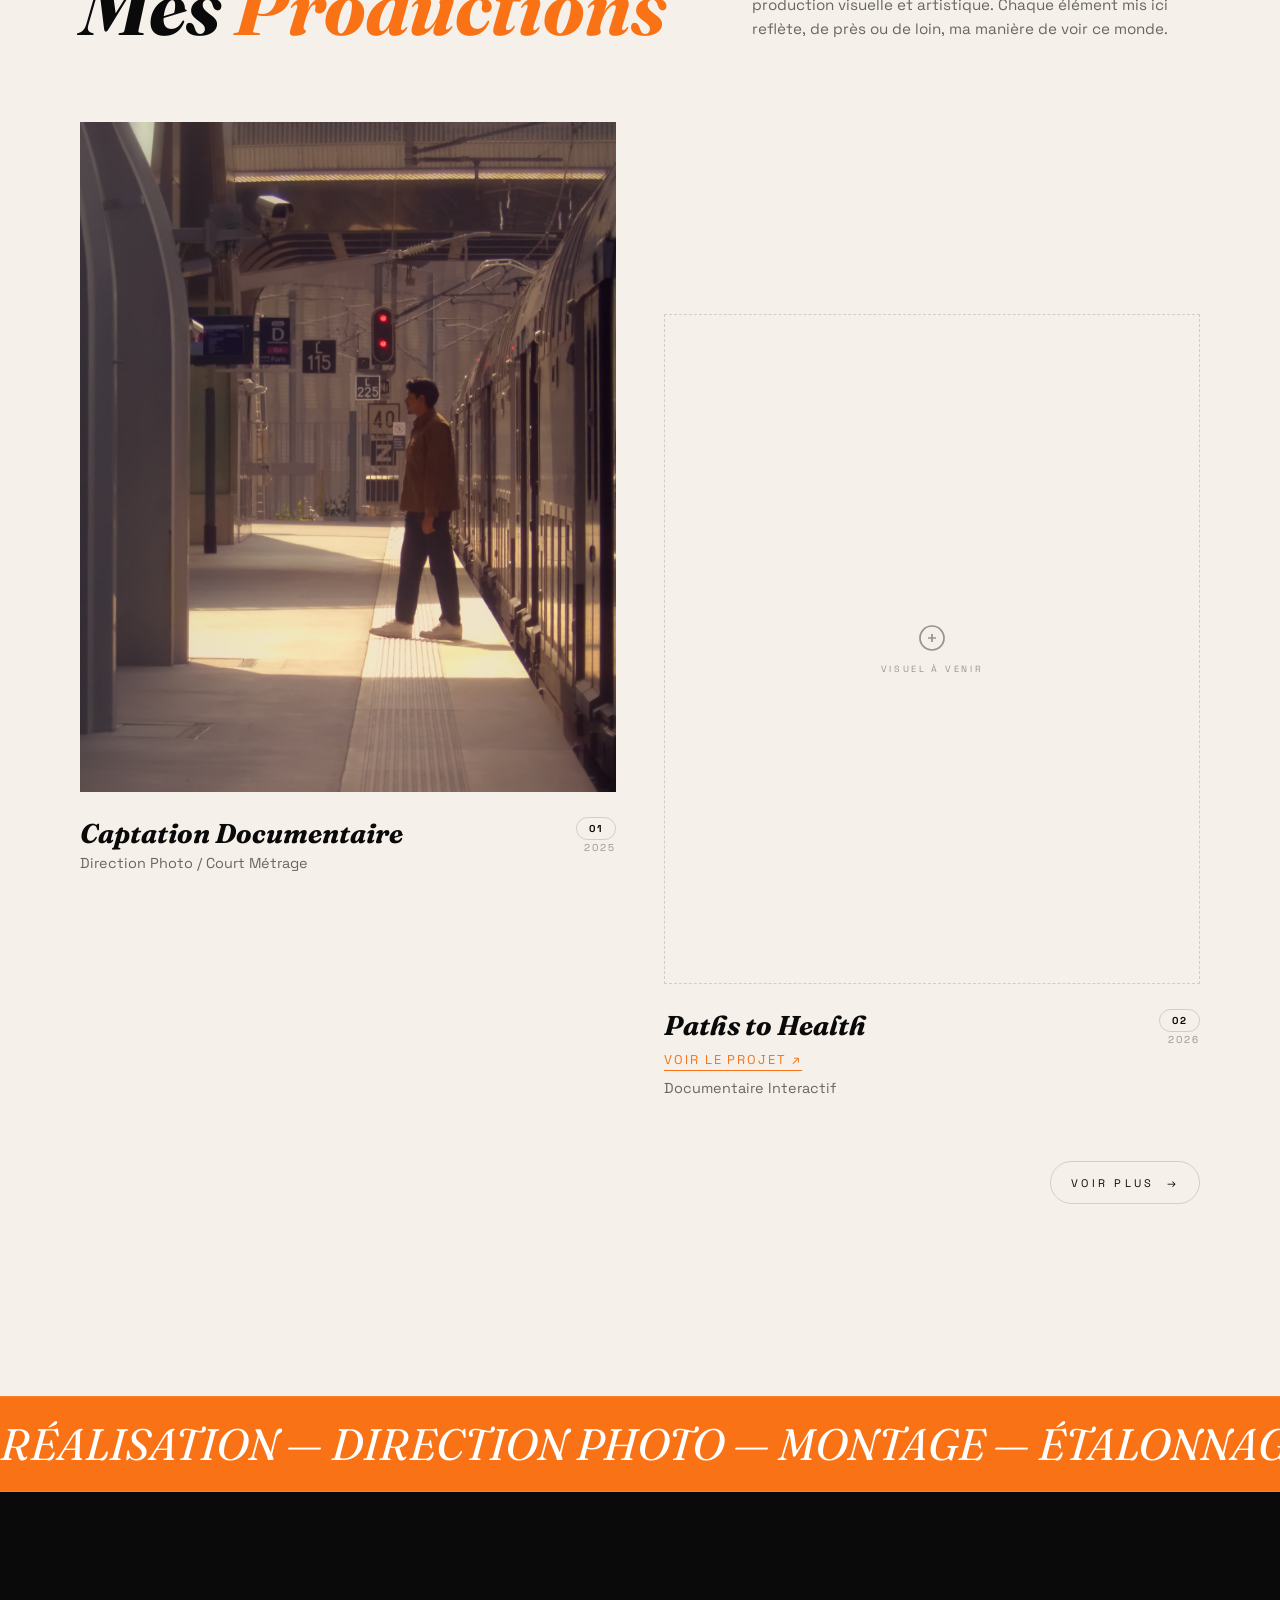
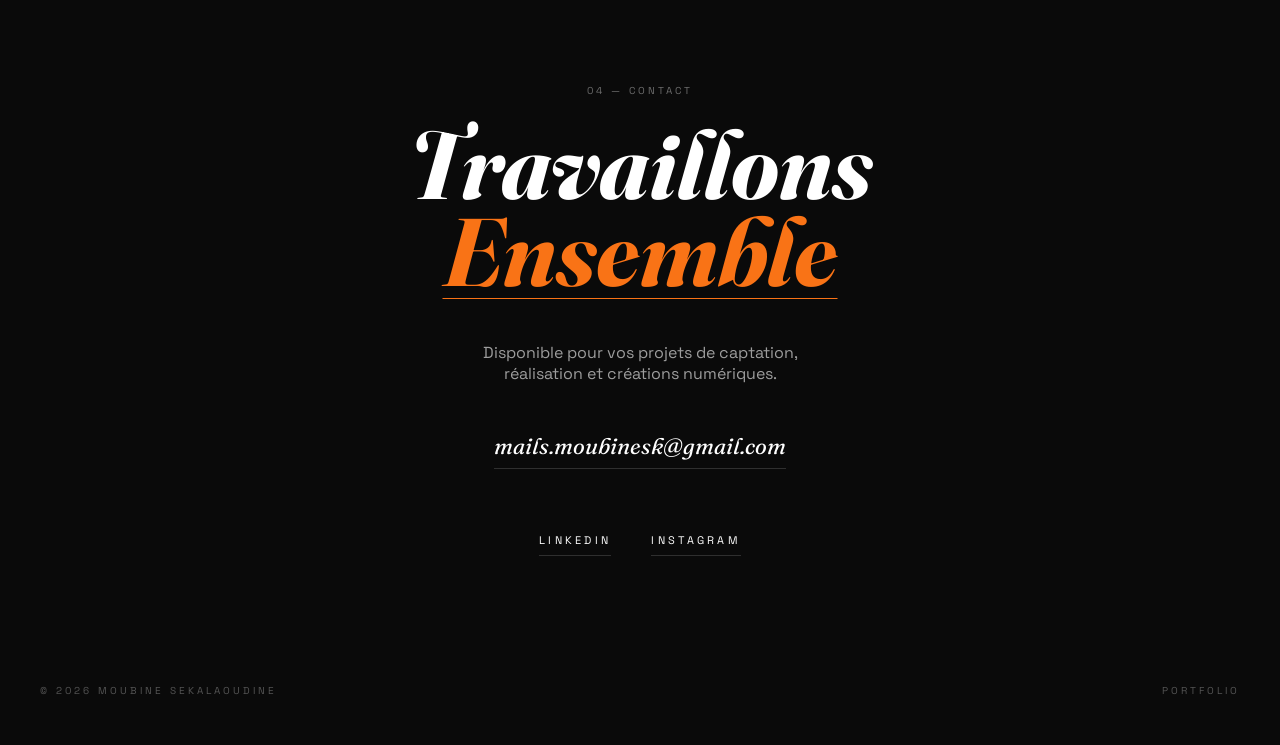
==== commit 11fa31a0: "maj pages" ====
--- a/index.html
+++ b/index.html
@@ -7,11 +7,11 @@
 <meta name="description" content="Portfolio de Moubine Sekalaoudine — productions audiovisuelles, captation, montage et créations numériques." />
 <meta property="og:title" content="Moubine Sekalaoudine — Portfolio" />
 <meta property="og:description" content="Productions audiovisuelles & créations numériques." />
-<link rel="icon" type="image/x-icon" href="assets/IMG_9631.HEIC" />
 <link rel="preconnect" href="https://fonts.googleapis.com" />
 <link rel="preconnect" href="https://fonts.gstatic.com" crossorigin />
 <link href="https://fonts.googleapis.com/css2?family=Fraunces:ital,opsz,wght@1,9..144,400;1,9..144,500&family=Space+Grotesk:wght@300;400;500;700&display=swap" rel="stylesheet" />
-<link rel="stylesheet" href="styles.css" />
+<link rel="stylesheet" href="style.css" />
+<link rel="icon" type="image/png" href="IMG_9631.ico" />
 </head>
 <body>
 
@@ -23,29 +23,28 @@
   <a href="#accueil" class="brand">Moubine S.</a>
   <div class="nav-right">
     <div class="nav-links">
-      <a href="#accueil" data-fr="Accueil" data-en="Home"><span class="num">01</span><span>Accueil</span></a>
-      <a href="#apropos" data-fr="À propos" data-en="About"><span class="num">02</span><span>À propos</span></a>
+      <a href="#accueil"><span class="num">01</span><span data-fr="Accueil" data-en="Home">Accueil</span></a>
+      <a href="#apropos"><span class="num">02</span><span data-fr="À propos" data-en="About">À propos</span></a>
       <div class="nav-item-productions">
-        <a href="#productions" data-fr="Productions" data-en="Works"><span class="num">03</span><span>Productions</span></a>
+        <a href="#productions"><span class="num">03</span><span data-fr="Productions" data-en="Works">Productions</span></a>
         <a href="productions.html" class="pill nav-cta" data-fr="Tout voir" data-en="View all">Tout voir</a>
       </div>
-      <a href="#contact" data-fr="Contact" data-en="Contact"><span class="num">04</span><span>Contact</span></a>
+      <a href="#contact"><span class="num">04</span><span data-fr="Contact" data-en="Contact">Contact</span></a>
     </div>
     <div class="nav-divider">
-      <button class="pill" data-lang-toggle data-lang-label>EN</button>
-      <button class="pill" data-theme-toggle data-theme-icon>☀</button>
+      <button class="pill" data-lang-toggle data-lang-label aria-label="Changer de langue">EN</button>
+      <button class="pill" data-theme-toggle data-theme-icon aria-label="Changer de thème">☀</button>
     </div>
   </div>
 </nav>
 
 <!-- HERO -->
 <section id="accueil" class="hero grain">
-  <div class="hero-bg">
-  </div>
+  <div class="hero-bg"></div>
   <div class="hero-inner">
     <span class="eyebrow" data-fr="Productions Audiovisuelles & Créations Numériques" data-en="Audiovisual Productions & Digital Creations">Productions Audiovisuelles & Créations Numériques</span>
     <h1 class="font-display">Moubine <br /><span class="action">Sekalaoudine</span></h1>
-    <p data-fr="Bienvenue dans mon portfolio." data-en="Welcome to my portfolio. Telling unique stories through image, sound and digital.">Bienvenue dans mon portfolio.</p>
+    <p data-fr="Bienvenue dans mon portfolio." data-en="Welcome to my portfolio.">Bienvenue dans mon portfolio.</p>
   </div>
   <div class="scroll-cue">
     <span data-fr="Défiler" data-en="Scroll">Défiler</span>
@@ -62,7 +61,7 @@
         <h2 class="font-display section-title">
           <span data-fr="Qui " data-en="Who ">Qui </span><span class="action" data-fr="suis-" data-en="am ">suis-</span><span data-fr="je ?" data-en="I ?">je ?</span>
         </h2>
-        <p style="margin-top:2rem" data-fr="Je m'appelle Moubine, j'ai 25 ans et je suis actuellement en Master Cultures et Métiers du Web." data-en="My name is Moubine, I'm 25 years old and currently in a master's degree in web cultures and professions.">Je m'appelle Moubine, j'ai 25 ans et je suis actuellement en Master Cultures et Métiers du Web.</p>
+        <p style="margin-top:2rem" data-fr="Je m'appelle Moubine, j'ai 25 ans et je suis actuellement en Master Cultures et Métiers du Web." data-en="My name is Moubine, I'm 25 years old and currently in a Master's degree in Web Cultures and Professions.">Je m'appelle Moubine, j'ai 25 ans et je suis actuellement en Master Cultures et Métiers du Web.</p>
       </div>
       <div>
         <span class="section-tag" data-fr="Compétences" data-en="Skills">Compétences</span>
@@ -88,27 +87,36 @@
         <h2 class="font-display section-title">
           <span data-fr="Mes " data-en="My ">Mes </span><span class="action" data-fr="Productions" data-en="Works">Productions</span>
         </h2>
-        <p data-fr="Un panel varié de créations audiovisuelles et numériques — de la captation vidéo et photographique au documentaire interactif, en passant par le design web et graphique." data-en="A varied panel of audiovisual and digital creations — from video and photographic capture to interactive documentary, through web and graphic design.">Sur cette page sont mis en avant mes projets et mes réalisations. Ces éléments ont pour but de montrer mes capacités et mes compétences dans le cadre de la production visuelle et artistique. Chaque élément mis ici reflète, de près ou de loin, ma manière de voir ce monde.</p>
+        <p data-fr="Sur cette page sont mis en avant mes projets et mes réalisations. Ces éléments ont pour but de montrer mes capacités et mes compétences dans le cadre de la production visuelle et artistique. Chaque élément mis ici reflète, de près ou de loin, ma manière de voir ce monde." data-en="A varied panel of audiovisual and digital creations — from video and photographic capture to interactive documentary, through web and graphic design.">Sur cette page sont mis en avant mes projets et mes réalisations. Ces éléments ont pour but de montrer mes capacités et mes compétences dans le cadre de la production visuelle et artistique. Chaque élément mis ici reflète, de près ou de loin, ma manière de voir ce monde.</p>
       </div>
     </div>
 
     <div class="works-grid">
-      <div class="work-card reveal">
-        <div class="img-wrap"><img src="assets/atelier video v5_00086403.jpg" alt=""/></div>
+      <div class="work-card reveal js-project" data-type="image" data-src="assets/atelier video v5_00086403.jpg" data-title-fr="Captation Documentaire" data-title-en="Documentary Capture" data-cat-fr="Direction Photo / Court Métrage" data-cat-en="Cinematography / Short Film" data-year="2025" data-desc-fr="Captation documentaire et travail sur la direction de la photographie." data-desc-en="Documentary capture and cinematography work.">
+        <div class="img-wrap">
+          <img src="assets/atelier video v5_00086403.jpg" alt="Captation Documentaire" loading="lazy" />
+          <div class="tile-catch"><svg viewBox="0 0 24 24"><path d="M4 4h6M4 4v6M4 4l7 7M20 4h-6M20 4v6M20 4l-7 7M4 20h6M4 20v-6M4 20l7-7M20 20h-6M20 20v-6M20 20l-7-7"/></svg></div>
+        </div>
         <div class="work-meta">
           <div>
-            <h3 class="font-display" data-fr="Captation Documentaire" data-en="Documentary Capture">Shooting photo</h3>
-            <p data-fr="Direction Photo / Court Métrage" data-en="Cinematography / Short Film">Direction Photo / Cinematographie</p>
+            <h3 class="font-display" data-fr="Captation Documentaire" data-en="Documentary Capture">Captation Documentaire</h3>
+            <p data-fr="Direction Photo / Court Métrage" data-en="Cinematography / Short Film">Direction Photo / Court Métrage</p>
           </div>
           <div style="text-align:right"><span class="tag">01</span><div class="tag-year">2025</div></div>
         </div>
       </div>
-      <div class="work-card reveal offset-pt">
-        <div class="img-wrap"><img src="" alt=""/></div>
+
+      <div class="work-card reveal offset-pt js-project" data-type="pending" data-src="" data-title-fr="Paths to Health" data-title-en="Paths to Health" data-cat-fr="Documentaire Interactif" data-cat-en="Interactive Documentary" data-year="2026" data-desc-fr="Webdocumentaire interactif réalisé dans le cadre du Master Cultures et Métiers du Web." data-desc-en="Interactive web documentary produced as part of the Master's degree in Web Cultures and Professions.">
+        <div class="img-wrap v-pending-wrap">
+          <div class="v-pending-hint">
+            <svg viewBox="0 0 24 24"><circle cx="12" cy="12" r="9"/><path d="M9 12h6M12 9v6"/></svg>
+            <span data-fr="Visuel à venir" data-en="Visual coming soon">Visuel à venir</span>
+          </div>
+        </div>
         <div class="work-meta">
           <div>
-            <h3 class="font-display" data-fr="Court Métrage" data-en="Short Film">Paths to Health</h3>
-            <a href="https://sante.mastercmw.com/" target="_blank" rel="noreferrer">Voir le projet</a>
+            <h3 class="font-display" data-fr="Paths to Health" data-en="Paths to Health">Paths to Health</h3>
+            <a class="project-link" href="https://sante.mastercmw.com/" target="_blank" rel="noreferrer" data-fr="Voir le projet ↗" data-en="View project ↗">Voir le projet ↗</a>
             <p data-fr="Documentaire Interactif" data-en="Interactive Documentary">Documentaire Interactif</p>
           </div>
           <div style="text-align:right"><span class="tag">02</span><div class="tag-year">2026</div></div>
@@ -125,8 +133,8 @@
 <!-- MARQUEE (fait avec Lovable)-->
 <div class="marquee">
   <div class="marquee-track">
-    <span>Réalisation — Direction Photo — Montage — Étalonnage — Réalisation — Direction Photo — Montage — Étalonnage — Réalisation — Direction Photo — Montage — Étalonnage — Réalisation — Direction Photo — Montage — Étalonnage — </span>
-    <span>Réalisation — Direction Photo — Montage — Étalonnage — Réalisation — Direction Photo — Montage — Étalonnage — Réalisation — Direction Photo — Montage — Étalonnage — Réalisation — Direction Photo — Montage — Étalonnage — </span>
+    <span data-fr="Réalisation — Direction Photo — Montage — Étalonnage — Réalisation — Direction Photo — Montage — Étalonnage — Réalisation — Direction Photo — Montage — Étalonnage — Réalisation — Direction Photo — Montage — Étalonnage — " data-en="Direction — Cinematography — Editing — Color Grading — Direction — Cinematography — Editing — Color Grading — Direction — Cinematography — Editing — Color Grading — Direction — Cinematography — Editing — Color Grading — ">Réalisation — Direction Photo — Montage — Étalonnage — Réalisation — Direction Photo — Montage — Étalonnage — Réalisation — Direction Photo — Montage — Étalonnage — Réalisation — Direction Photo — Montage — Étalonnage — </span>
+    <span data-fr="Réalisation — Direction Photo — Montage — Étalonnage — Réalisation — Direction Photo — Montage — Étalonnage — Réalisation — Direction Photo — Montage — Étalonnage — Réalisation — Direction Photo — Montage — Étalonnage — " data-en="Direction — Cinematography — Editing — Color Grading — Direction — Cinematography — Editing — Color Grading — Direction — Cinematography — Editing — Color Grading — Direction — Cinematography — Editing — Color Grading — ">Réalisation — Direction Photo — Montage — Étalonnage — Réalisation — Direction Photo — Montage — Étalonnage — Réalisation — Direction Photo — Montage — Étalonnage — Réalisation — Direction Photo — Montage — Étalonnage — </span>
   </div>
 </div>
 
@@ -151,6 +159,20 @@
   </div>
 </footer>
 
+<div class="lightbox" id="lightbox" aria-hidden="true">
+  <div class="lightbox-overlay" data-lightbox-close></div>
+  <div class="lightbox-panel">
+    <button class="lightbox-close" data-lightbox-close aria-label="Fermer"><svg viewBox="0 0 24 24"><path d="M5 5l14 14M19 5L5 19"/></svg></button>
+    <div class="lightbox-media" id="lightboxMedia"></div>
+    <div class="lightbox-info">
+      <span class="section-tag" id="lightboxCat"></span>
+      <h2 class="font-display" id="lightboxTitle"></h2>
+      <p class="lightbox-desc" id="lightboxDesc"></p>
+      <span class="year" id="lightboxYear"></span>
+    </div>
+  </div>
+</div>
+
 <script src="script.js"></script>
 </body>
-</html>
+</html>
--- a/style.css
+++ b/style.css
@@ -0,0 +1,457 @@
+/* Moubine Sekalaoudine — Portfolio (static export) */
+:root {
+  --noir: #0a0a0a;
+  --bone: #f5f1ea;
+  --action: #f97316;
+  --bg: #0a0a0a;
+  --fg: #ffffff;
+  --muted: rgba(255, 255, 255, 0.6);
+  --muted-40: rgba(255, 255, 255, 0.4);
+  --muted-30: rgba(255, 255, 255, 0.3);
+  --border-10: rgba(255, 255, 255, 0.1);
+  --border-15: rgba(255, 255, 255, 0.15);
+  --border-20: rgba(255, 255, 255, 0.2);
+}
+html.light {
+  --bg: #f5f1ea;
+  --fg: #0a0a0a;
+  --muted: rgba(10, 10, 10, 0.6);
+  --muted-40: rgba(10, 10, 10, 0.4);
+  --muted-30: rgba(10, 10, 10, 0.3);
+  --border-10: rgba(10, 10, 10, 0.1);
+  --border-15: rgba(10, 10, 10, 0.15);
+  --border-20: rgba(10, 10, 10, 0.2);
+}
+
+* { box-sizing: border-box; margin: 0; padding: 0; }
+html { scroll-behavior: smooth; }
+body {
+  background: var(--bg);
+  color: var(--fg);
+  font-family: "Space Grotesk", ui-sans-serif, system-ui, sans-serif;
+  -webkit-font-smoothing: antialiased;
+  overflow-x: hidden;
+  transition: background-color .4s ease, color .4s ease;
+}
+::selection { background: var(--action); color: #fff; }
+a { color: inherit; text-decoration: none; }
+img { display: block; max-width: 100%; }
+
+.font-display { font-family: "Fraunces", ui-serif, Georgia, serif; font-style: italic; }
+.action { color: var(--action); }
+.bg-action { background: var(--action); }
+.muted { color: var(--muted); }
+.muted-40 { color: var(--muted-40); }
+.muted-30 { color: var(--muted-30); }
+
+.container { max-width: 1200px; margin: 0 auto; padding: 0 1.5rem; }
+@media (min-width: 768px) { .container { padding: 0 2.5rem; } }
+
+/* NAV */
+.nav {
+  position: fixed; top: 0; left: 0; width: 100%;
+  z-index: 50; padding: 1.25rem 1.5rem;
+  display: flex; justify-content: space-between; align-items: center;
+  mix-blend-mode: difference;
+}
+@media (min-width: 768px) { .nav { padding: 1.5rem 2.5rem; } }
+.nav .brand { font-weight: 700; text-transform: uppercase; letter-spacing: -0.02em; font-size: 1.25rem; color: #fff; }
+.nav-right { display: flex; align-items: center; gap: 1rem; color: #fff; }
+@media (min-width: 768px) { .nav-right { gap: 2rem; } }
+.nav-links { display: none; gap: 2rem; font-size: 11px; text-transform: uppercase; letter-spacing: 0.25em; }
+@media (min-width: 768px) { .nav-links { display: flex; } }
+.nav-links.nav-links-always { display: flex; }
+.nav-links a { display: inline-flex; align-items: center; gap: .5rem; opacity: .6; transition: color .2s, opacity .2s; }
+.nav-links a:hover, .nav-links a.active { color: var(--action); opacity: 1; }
+.nav-links a span.num { color: rgba(249,115,22,.7); }
+
+.nav-item-productions { position: relative; display: flex; align-items: center; }
+.nav-item-productions::after {
+  content: "";
+  position: absolute; left: 0; right: 0; top: 100%; height: 1rem;
+}
+.nav-item-productions .nav-cta {
+  position: absolute; left: 50%; top: 100%;
+  margin-top: .75rem; padding: .4rem 1rem;
+  transform: translateX(-50%) translateY(-6px);
+  opacity: 0; pointer-events: none; white-space: nowrap;
+  text-transform: none; letter-spacing: normal; font-size: .8rem;
+  background: var(--noir); color: #fff;
+  transition: opacity .25s ease, transform .25s ease;
+}
+.nav-item-productions:hover .nav-cta {
+  opacity: 1; pointer-events: auto; transform: translateX(-50%) translateY(0);
+}
+
+.pill {
+  display: inline-block;
+  font-size: 10px; text-transform: uppercase; letter-spacing: 0.2em;
+  border: 1px solid rgba(255,255,255,.2); border-radius: 9999px;
+  padding: .35rem .7rem; cursor: pointer; background: transparent; color: inherit;
+  transition: border-color .2s, color .2s;
+}
+.pill:hover { border-color: var(--action); color: var(--action); }
+.nav-divider { display: flex; align-items: center; gap: .5rem; }
+@media (min-width: 768px) {
+  .nav-divider { gap: .75rem; margin-left: 1rem; border-left: 1px solid rgba(255,255,255,.2); padding-left: 1rem; }
+}
+
+/* HERO */
+.hero {
+  position: relative; min-height: 100vh; min-height: 700px;
+  display: flex; flex-direction: column; justify-content: center;
+  padding: 0 1.5rem; overflow: hidden;
+}
+@media (min-width: 768px) { .hero { padding: 0 2.5rem; } }
+.hero-bg { position: absolute; inset: 0; z-index: 0; transition: transform 1.4s cubic-bezier(.2,.8,.2,1); will-change: transform; }
+.hero-bg img { width: 100%; height: 100%; object-fit: cover; opacity: .5; }
+.hero-bg::after {
+  content: ""; position: absolute; inset: 0;
+  background: linear-gradient(to top, var(--bg), transparent 60%);
+}
+.hero-inner { position: relative; z-index: 10; max-width: 1100px; margin: 0 auto; width: 100%; animation: fadeUp 1s cubic-bezier(.2,.8,.2,1) both; }
+.eyebrow { display: block; color: var(--action); text-transform: uppercase; letter-spacing: .3em; font-size: 12px; font-weight: 500; margin-bottom: 1.5rem; }
+.hero h1 { font-size: clamp(3.5rem, 11vw, 9rem); line-height: .85; letter-spacing: -.03em; margin-bottom: 2rem; }
+.hero p { max-width: 28rem; color: var(--muted); font-weight: 300; font-size: 1.05rem; line-height: 1.6; }
+.scroll-cue { position: absolute; bottom: 2.5rem; right: 1.5rem; display: flex; flex-direction: column; align-items: center; gap: .75rem; }
+@media (min-width: 768px) { .scroll-cue { right: 2.5rem; } }
+.scroll-cue span { font-size: 10px; text-transform: uppercase; letter-spacing: .3em; color: var(--muted-40); writing-mode: vertical-rl; }
+.scroll-cue .line { width: 1px; height: 5rem; background: linear-gradient(to bottom, transparent, var(--muted)); animation: pulse 2s ease-in-out infinite; }
+
+/* GRAIN */
+.grain { position: relative; }
+.grain::after {
+  content: ""; position: absolute; inset: 0; pointer-events: none;
+  background-image: url("data:image/svg+xml,%3Csvg viewBox='0 0 200 200' xmlns='http://www.w3.org/2000/svg'%3E%3Cfilter id='n'%3E%3CfeTurbulence type='fractalNoise' baseFrequency='0.9' numOctaves='2' stitchTiles='stitch'/%3E%3C/filter%3E%3Crect width='100%25' height='100%25' filter='url(%23n)' opacity='0.5'/%3E%3C/svg%3E");
+  opacity: .08; mix-blend-mode: overlay;
+}
+
+/* SECTIONS & CONTEXTUAL THEME VARIABLES */
+section { padding: 8rem 1.5rem; }
+@media (min-width: 768px) { section { padding: 12rem 2.5rem; } }
+
+.bg-noir {
+  background: var(--noir);
+  color: #fff;
+  --muted: rgba(255, 255, 255, 0.6);
+  --muted-40: rgba(255, 255, 255, 0.4);
+  --muted-30: rgba(255, 255, 255, 0.3);
+  --border-15: rgba(255, 255, 255, 0.15);
+}
+.bg-bone {
+  background: var(--bone);
+  color: var(--noir);
+  --muted: rgba(10, 10, 10, 0.6);
+  --muted-40: rgba(10, 10, 10, 0.4);
+  --muted-30: rgba(10, 10, 10, 0.3);
+  --border-15: rgba(10, 10, 10, 0.15);
+}
+html.light .bg-noir {
+  background: var(--bone);
+  color: var(--noir);
+  --muted: rgba(10, 10, 10, 0.6);
+  --muted-40: rgba(10, 10, 10, 0.4);
+  --muted-30: rgba(10, 10, 10, 0.3);
+  --border-15: rgba(10, 10, 10, 0.15);
+}
+html.light .bg-bone {
+  background: var(--noir);
+  color: #fff;
+  --muted: rgba(255, 255, 255, 0.6);
+  --muted-40: rgba(255, 255, 255, 0.4);
+  --muted-30: rgba(255, 255, 255, 0.3);
+  --border-15: rgba(255, 255, 255, 0.15);
+}
+
+.section-tag { display: block; font-size: 10px; text-transform: uppercase; letter-spacing: .3em; color: var(--muted-40); margin-bottom: 1.5rem; }
+.section-title { font-size: clamp(3rem, 7vw, 5rem); line-height: .9; }
+h2.section-title { margin-bottom: 0; }
+
+/* ABOUT */
+.about { border-top: 1px solid var(--border-15); }
+.about-grid { display: grid; gap: 4rem; }
+@media (min-width: 768px) { .about-grid { grid-template-columns: 1fr 1fr; gap: 6rem; align-items: start; } }
+.about p { font-size: 1.1rem; color: var(--muted); font-weight: 300; line-height: 1.6; max-width: 28rem; }
+.skills { list-style: none; display: flex; flex-wrap: wrap; gap: .75rem; }
+.skills li {
+  border: 1px solid var(--border-15); border-radius: 9999px;
+  padding: .5rem 1.25rem; font-size: .9rem; letter-spacing: .03em;
+  transition: border-color .2s, color .2s;
+}
+.skills li:hover { border-color: var(--action); color: var(--action); }
+
+.skill-rainbow { position: relative; border-color: var(--border-15); }
+.skill-rainbow::before {
+  content: "";
+  position: absolute;
+  inset: -1px;
+  border-radius: 9999px;
+  padding: 1px;
+  background-image: linear-gradient(90deg, #ff3b3b, #ff9d3b, #ffe63b, #4ade80, #38bdf8, #818cf8, #e879f9, #ff3b3b);
+  background-size: 300% 100%;
+  -webkit-mask: linear-gradient(#fff 0 0) content-box, linear-gradient(#fff 0 0);
+  -webkit-mask-composite: xor;
+  mask: linear-gradient(#fff 0 0) content-box, linear-gradient(#fff 0 0);
+  mask-composite: exclude;
+  opacity: 0;
+  transition: opacity .2s ease;
+  animation: rainbow-slide 4s linear infinite;
+  pointer-events: none;
+}
+.skill-rainbow:hover { border-color: transparent; }
+.skill-rainbow:hover::before { opacity: 1; }
+.skill-rainbow:hover span {
+  background-image: linear-gradient(90deg, #ff3b3b, #ff9d3b, #ffe63b, #4ade80, #38bdf8, #818cf8, #e879f9, #ff3b3b);
+  background-size: 300% 100%;
+  -webkit-background-clip: text;
+  background-clip: text;
+  color: transparent;
+  animation: rainbow-slide 4s linear infinite;
+}
+@keyframes rainbow-slide {
+  from { background-position: 0% 50%; }
+  to { background-position: 300% 50%; }
+}
+
+/* WORKS (index) */
+.works-head { margin-bottom: 5rem; }
+.works-head-flex { display: flex; align-items: flex-end; justify-content: space-between; gap: 1.5rem; flex-wrap: wrap; }
+.works-head p { max-width: 28rem; font-size: .95rem; line-height: 1.6; color: var(--muted); }
+.works-grid { display: grid; grid-template-columns: 1fr; gap: 6rem 3rem; }
+@media (min-width: 768px) { .works-grid { grid-template-columns: 1fr 1fr; gap: 8rem 3rem; } }
+.work-card { cursor: pointer; }
+.work-card .img-wrap { position: relative; overflow: hidden; margin-bottom: 1.5rem; background: rgba(128,128,128,.12); aspect-ratio: 4/5; }
+.work-card img { width: 100%; height: 100%; object-fit: cover; transition: transform 1.2s cubic-bezier(.2,.8,.2,1); }
+.work-card:hover img { transform: scale(1.05); }
+.aspect-34 { aspect-ratio: 3/4; }
+.aspect-video { aspect-ratio: 16/9; }
+.aspect-square { aspect-ratio: 1/1; }
+.aspect-45 { aspect-ratio: 4/5; }
+.work-meta { display: flex; justify-content: space-between; align-items: flex-start; gap: 1rem; }
+.work-meta h3 { font-size: 1.7rem; margin-bottom: .25rem; }
+.work-meta p { font-size: .9rem; color: var(--muted); }
+.project-link {
+  display: inline-block; font-size: .8rem; text-transform: uppercase; letter-spacing: .15em;
+  color: var(--action); border-bottom: 1px solid var(--action); padding-bottom: 2px; margin: .35rem 0 .5rem;
+}
+.tag { font-size: 10px; font-weight: 700; border: 1px solid var(--border-15); border-radius: 9999px; padding: .25rem .75rem; letter-spacing: .15em; }
+.tag-year { font-size: 10px; text-transform: uppercase; letter-spacing: .2em; color: var(--muted-40); margin-top: .25rem; }
+.offset-pt { padding-top: 0; }
+@media (min-width: 768px) { .offset-pt { padding-top: 12rem; } }
+
+.see-more { margin-top: 4rem; display: flex; justify-content: flex-end; }
+.see-more a {
+  display: inline-flex; align-items: center; gap: .75rem;
+  font-size: 11px; text-transform: uppercase; letter-spacing: .3em;
+  border: 1px solid var(--border-15); border-radius: 9999px;
+  padding: .85rem 1.25rem; transition: background .25s, color .25s;
+}
+.see-more a:hover { background: var(--noir); color: var(--bone); }
+html.light .bg-bone .see-more a:hover { background: var(--bone); color: var(--noir); }
+
+/* MARQUEE */
+.marquee { background: var(--action); padding: 1.25rem 0; overflow: hidden; border-top: 1px solid rgba(255,255,255,.1); border-bottom: 1px solid rgba(255,255,255,.1); }
+.marquee-track { display: flex; gap: 5rem; white-space: nowrap; animation: marquee 28s linear infinite; }
+.marquee-track span { font-family: "Fraunces", serif; font-style: italic; font-size: clamp(1.2rem, 4vw, 2.75rem); color: #fff; text-transform: uppercase; }
+
+/* CONTACT */
+.contact { padding-top: 8rem; padding-bottom: 3rem; text-align: center; }
+@media (min-width: 768px) { .contact { padding-top: 12rem; } }
+.contact .inner { max-width: 1200px; margin: 0 auto; display: flex; flex-direction: column; align-items: center; }
+.contact h2 { font-size: clamp(3rem, 9vw, 6rem); line-height: .9; margin-bottom: 3rem; }
+.contact .underline-action { color: var(--action); text-decoration: underline; text-underline-offset: 12px; text-decoration-thickness: 1px; }
+.contact .email {
+  font-family: "Fraunces", serif; font-style: italic;
+  font-size: 1.4rem; border-bottom: 1px solid var(--border-15);
+  padding-bottom: .5rem; margin-bottom: 4rem; transition: color .2s, border-color .2s;
+}
+.contact .email:hover { color: var(--action); border-color: var(--action); }
+.socials { display: flex; flex-wrap: wrap; justify-content: center; gap: 2.5rem; margin-bottom: 8rem; font-size: 11px; text-transform: uppercase; letter-spacing: .3em; }
+.socials a { border-bottom: 1px solid var(--border-15); padding-bottom: .5rem; transition: color .2s; }
+.socials a:hover { color: var(--action); }
+.foot-row { width: 100%; display: flex; justify-content: space-between; align-items: center; font-size: 10px; color: var(--muted-30); text-transform: uppercase; letter-spacing: .3em; }
+.contact p.tagline { color: var(--muted); max-width: 24rem; margin-bottom: 3rem; }
+
+/* PRODUCTIONS PAGE */
+.page-header { padding-top: 10rem; padding-bottom: 5rem; border-bottom: 1px solid var(--border-15); }
+@media (min-width: 768px) { .page-header { padding-top: 14rem; padding-bottom: 7rem; } }
+.page-header h1 { font-size: clamp(3.5rem, 11vw, 9rem); line-height: .85; letter-spacing: -.03em; }
+.page-header p { margin-top: 2.5rem; max-width: 36rem; color: var(--muted); font-weight: 300; font-size: 1.05rem; line-height: 1.6; }
+.cat-head { display: flex; align-items: flex-end; justify-content: space-between; gap: 1.5rem; flex-wrap: wrap; margin-bottom: 4rem; }
+@media (min-width: 768px) { .cat-head { margin-bottom: 6rem; } }
+.cat-grid { display: grid; grid-template-columns: 1fr; gap: 4rem 2rem; }
+@media (min-width: 768px) { .cat-grid { grid-template-columns: 1fr 1fr; } }
+@media (min-width: 1024px) { .cat-grid { grid-template-columns: 1fr 1fr 1fr; } }
+.cat-card .img-wrap { position: relative; overflow: hidden; margin-bottom: 1.25rem; background: #111; aspect-ratio: 4/5; }
+.cat-card img { width: 100%; height: 100%; object-fit: cover; transition: transform 1.2s cubic-bezier(.2,.8,.2,1); }
+.cat-card:hover img { transform: scale(1.05); }
+.cat-card .meta { display: flex; justify-content: space-between; align-items: flex-start; gap: 1rem; }
+.cat-card h3 { font-size: 1.4rem; margin-bottom: .25rem; }
+.cat-card .meta p { font-size: .85rem; color: var(--muted); }
+.cat-card .year { font-size: 10px; text-transform: uppercase; letter-spacing: .2em; color: var(--muted-40); border: 1px solid var(--border-15); border-radius: 9999px; padding: .25rem .75rem; }
+
+/* VIDEO GALLERY (asymmetric mosaic) */
+.video-grid { display: grid; grid-template-columns: 1fr; gap: 1rem; }
+@media (min-width: 768px) { .video-grid { grid-template-columns: repeat(6, 1fr); gap: 1.5rem; } }
+.video-tile { margin: 0; }
+@media (min-width: 768px) {
+  .v-span-2 { grid-column: span 2; }
+  .v-span-3 { grid-column: span 3; }
+  .v-span-4 { grid-column: span 4; }
+  .v-span-6 { grid-column: span 6; }
+}
+.v-wrap {
+  position: relative; overflow: hidden; background: rgba(128,128,128,.08);
+  border: 1px solid transparent; transition: border-color .3s ease;
+}
+.video-tile:hover .v-wrap { border-color: var(--action); }
+.v-aspect-portrait { aspect-ratio: 9/16; }
+.v-aspect-landscape { aspect-ratio: 16/9; }
+.v-frame { position: absolute; inset: 0; width: 100%; height: 100%; border: 0; }
+iframe.v-frame { display: block; }
+.v-num {
+  position: absolute; top: .85rem; left: .85rem; z-index: 2;
+  width: 2.1rem; height: 2.1rem; border-radius: 9999px;
+  background: var(--action); color: #fff;
+  display: flex; align-items: center; justify-content: center;
+  font-family: "Fraunces", serif; font-style: italic; font-size: .9rem;
+  pointer-events: none;
+}
+.v-cap { margin-top: 1rem; display: flex; justify-content: space-between; align-items: flex-start; gap: 1rem; }
+.v-cap h3 { font-size: 1.15rem; font-style: italic; margin-bottom: .25rem; color: inherit; }
+.v-cap p { font-size: .75rem; color: var(--muted); }
+.v-cap .year { font-size: 10px; text-transform: uppercase; letter-spacing: .2em; color: var(--muted-40); border: 1px solid var(--border-15); border-radius: 9999px; padding: .25rem .75rem; flex-shrink: 0; }
+
+/* PHOTO GALLERY */
+.photo-grid { display: grid; grid-template-columns: 1fr 1fr; gap: .75rem; }
+@media (min-width: 768px) { .photo-grid { grid-template-columns: repeat(3,1fr); gap: 1rem; } }
+@media (min-width: 1024px) { .photo-grid { grid-template-columns: repeat(4,1fr); } }
+.photo-tile {
+  position: relative; overflow: hidden;
+  background: rgba(128,128,128,.04);
+  display: flex; flex-direction: column; align-items: center; justify-content: center;
+  border: 1px dashed var(--border-15);
+  color: var(--muted-40);
+}
+.photo-tile.f-45 { aspect-ratio: 4/5; }
+.photo-tile.f-sq { aspect-ratio: 1/1; }
+.photo-tile.f-34 { aspect-ratio: 3/4; }
+.photo-tile .num { font-family: "Fraunces", serif; font-style: italic; font-size: 1.5rem; margin-bottom: .25rem; }
+.photo-tile .soon { font-size: 9px; text-transform: uppercase; letter-spacing: .3em; text-align: center; padding: 0 .5rem; }
+
+/* BACK HOME */
+.back-home { padding: 5rem 1.5rem; border-top: 1px solid var(--border-15); }
+.back-home .inner { max-width: 1200px; margin: 0 auto; display: flex; flex-direction: column; align-items: center; gap: 1.5rem; text-align: center; }
+.back-home a { font-family: "Fraunces", serif; font-style: italic; font-size: 1.75rem; border-bottom: 1px solid var(--border-15); padding-bottom: .5rem; transition: color .2s, border-color .2s; color: inherit; }
+.back-home a:hover { color: var(--action); border-color: var(--action); }
+.back-home .copyright { font-size: 10px; text-transform: uppercase; letter-spacing: .3em; color: var(--muted-40); }
+
+/* REVEAL */
+.reveal { opacity: 0; transform: translateY(28px); transition: opacity 1s cubic-bezier(.2,.8,.2,1), transform 1s cubic-bezier(.2,.8,.2,1); }
+.reveal.visible { opacity: 1; transform: translateY(0); }
+
+@keyframes fadeUp { from { opacity: 0; transform: translateY(24px); } to { opacity: 1; transform: translateY(0); } }
+@keyframes marquee { from { transform: translateX(0); } to { transform: translateX(-50%); } }
+@keyframes pulse { 0%,100% { opacity: 1; } 50% { opacity: .4; } }
+
+/* ---------- PROJECT LIGHTBOX ---------- */
+.js-project { cursor: pointer; }
+.tile-catch {
+  position: absolute; inset: 0; z-index: 3;
+  display: flex; align-items: flex-end; justify-content: flex-end;
+  padding: .85rem;
+  background: rgba(0,0,0,0); transition: background .3s ease;
+}
+.video-tile .tile-catch:hover, .cat-card .tile-catch:hover, .work-card .tile-catch:hover { background: rgba(0,0,0,.25); }
+.tile-catch svg {
+  width: 2.1rem; height: 2.1rem; padding: .55rem; border-radius: 9999px;
+  background: rgba(255,255,255,.12); backdrop-filter: blur(6px);
+  fill: none; stroke: #fff; stroke-width: 1.6; opacity: 0; transform: scale(.7);
+  transition: opacity .25s ease, transform .25s ease, background .25s ease;
+}
+.video-tile .tile-catch:hover svg, .cat-card .tile-catch:hover svg, .work-card .tile-catch:hover svg {
+  opacity: 1; transform: scale(1); background: var(--action);
+}
+
+.lightbox {
+  position: fixed; inset: 0; z-index: 100;
+  display: flex; align-items: center; justify-content: center;
+  opacity: 0; visibility: hidden; pointer-events: none;
+  transition: opacity .35s ease, visibility 0s linear .35s;
+  padding: 2.5rem;
+}
+.lightbox.is-open {
+  opacity: 1; visibility: visible; pointer-events: auto;
+  transition: opacity .35s ease, visibility 0s linear 0s;
+}
+.lightbox-overlay {
+  position: absolute; inset: 0;
+  background: rgba(0,0,0,.75); backdrop-filter: blur(6px);
+}
+html.light .lightbox-overlay { background: rgba(10,10,10,.55); }
+.lightbox-panel {
+  position: relative; z-index: 2;
+  display: grid; grid-template-columns: minmax(0, 1.6fr) minmax(280px, 1fr);
+  gap: 3rem; align-items: center;
+  width: 100%; max-width: 1400px; max-height: 94vh;
+  background: var(--bg); border: 1px solid var(--border-15);
+  padding: 2.5rem; overflow: auto;
+  transform: translateY(16px) scale(.98); opacity: 0;
+  transition: transform .35s cubic-bezier(.2,.8,.2,1), opacity .35s ease;
+}
+.lightbox.is-open .lightbox-panel { transform: translateY(0) scale(1); opacity: 1; }
+.lightbox-close {
+  position: absolute; top: 1.25rem; right: 1.25rem; z-index: 3;
+  width: 2.5rem; height: 2.5rem; border-radius: 9999px; border: 1px solid var(--border-15);
+  background: transparent; display: flex; align-items: center; justify-content: center;
+  cursor: pointer; transition: border-color .2s ease, color .2s ease;
+  color: var(--fg);
+}
+.lightbox-close:hover { border-color: var(--action); color: var(--action); }
+.lightbox-close svg { width: 1rem; height: 1rem; fill: none; stroke: currentColor; stroke-width: 1.6; }
+.lightbox-media {
+  position: relative; width: 100%; background: #000;
+  overflow: hidden; aspect-ratio: 16/9;
+}
+.lightbox-media.is-portrait { aspect-ratio: 9/16; max-width: 420px; margin: 0 auto; }
+.lightbox-media iframe, .lightbox-media img {
+  position: absolute; inset: 0; width: 100%; height: 100%; border: 0; object-fit: cover;
+}
+.lightbox-info h2 { font-size: clamp(1.8rem, 3vw, 2.6rem); margin: 1rem 0 1.5rem; }
+.lightbox-desc {
+  font-size: .95rem; line-height: 1.8; color: var(--muted); font-weight: 300;
+  white-space: pre-line; margin-bottom: 1.5rem;
+}
+.lightbox-info .year {
+  font-size: 10px; text-transform: uppercase; letter-spacing: .2em; color: var(--muted-40);
+  border: 1px solid var(--border-15); border-radius: 9999px; padding: .25rem .75rem;
+}
+@media (max-width: 900px) {
+  .lightbox { padding: 1.25rem; }
+  .lightbox-panel { grid-template-columns: 1fr; max-height: 92vh; padding: 1.5rem; gap: 1.5rem; }
+  .lightbox-media.is-portrait { max-width: 260px; }
+}
+body.lightbox-open { overflow: hidden; }
+
+/* ---------- PENDING / EMPTY SHELL TILES ---------- */
+.v-pending-wrap {
+  background: transparent !important; border: 1px dashed var(--border-15) !important;
+}
+.v-pending-hint {
+  position: absolute; inset: 0; z-index: 2;
+  display: flex; flex-direction: column; align-items: center; justify-content: center;
+  gap: .6rem; color: var(--muted-40);
+}
+.v-pending-hint svg {
+  width: 2rem; height: 2rem; fill: none; stroke: currentColor; stroke-width: 1.3;
+}
+.v-pending-hint span { font-size: 9px; text-transform: uppercase; letter-spacing: .3em; }
+.video-pending .v-num { background: transparent; border: 1px solid var(--border-15); color: var(--muted-40); }
+.lightbox-media.is-pending {
+  background: rgba(128,128,128,.05);
+  display: flex; flex-direction: column; align-items: center; justify-content: center; gap: .85rem;
+  border: 1px dashed var(--border-15);
+  color: var(--muted-40);
+}
+.lightbox-media.is-pending svg { width: 2.5rem; height: 2.5rem; fill: none; stroke: currentColor; stroke-width: 1.2; }
+.lightbox-media.is-pending span { font-size: 10px; text-transform: uppercase; letter-spacing: .3em; }
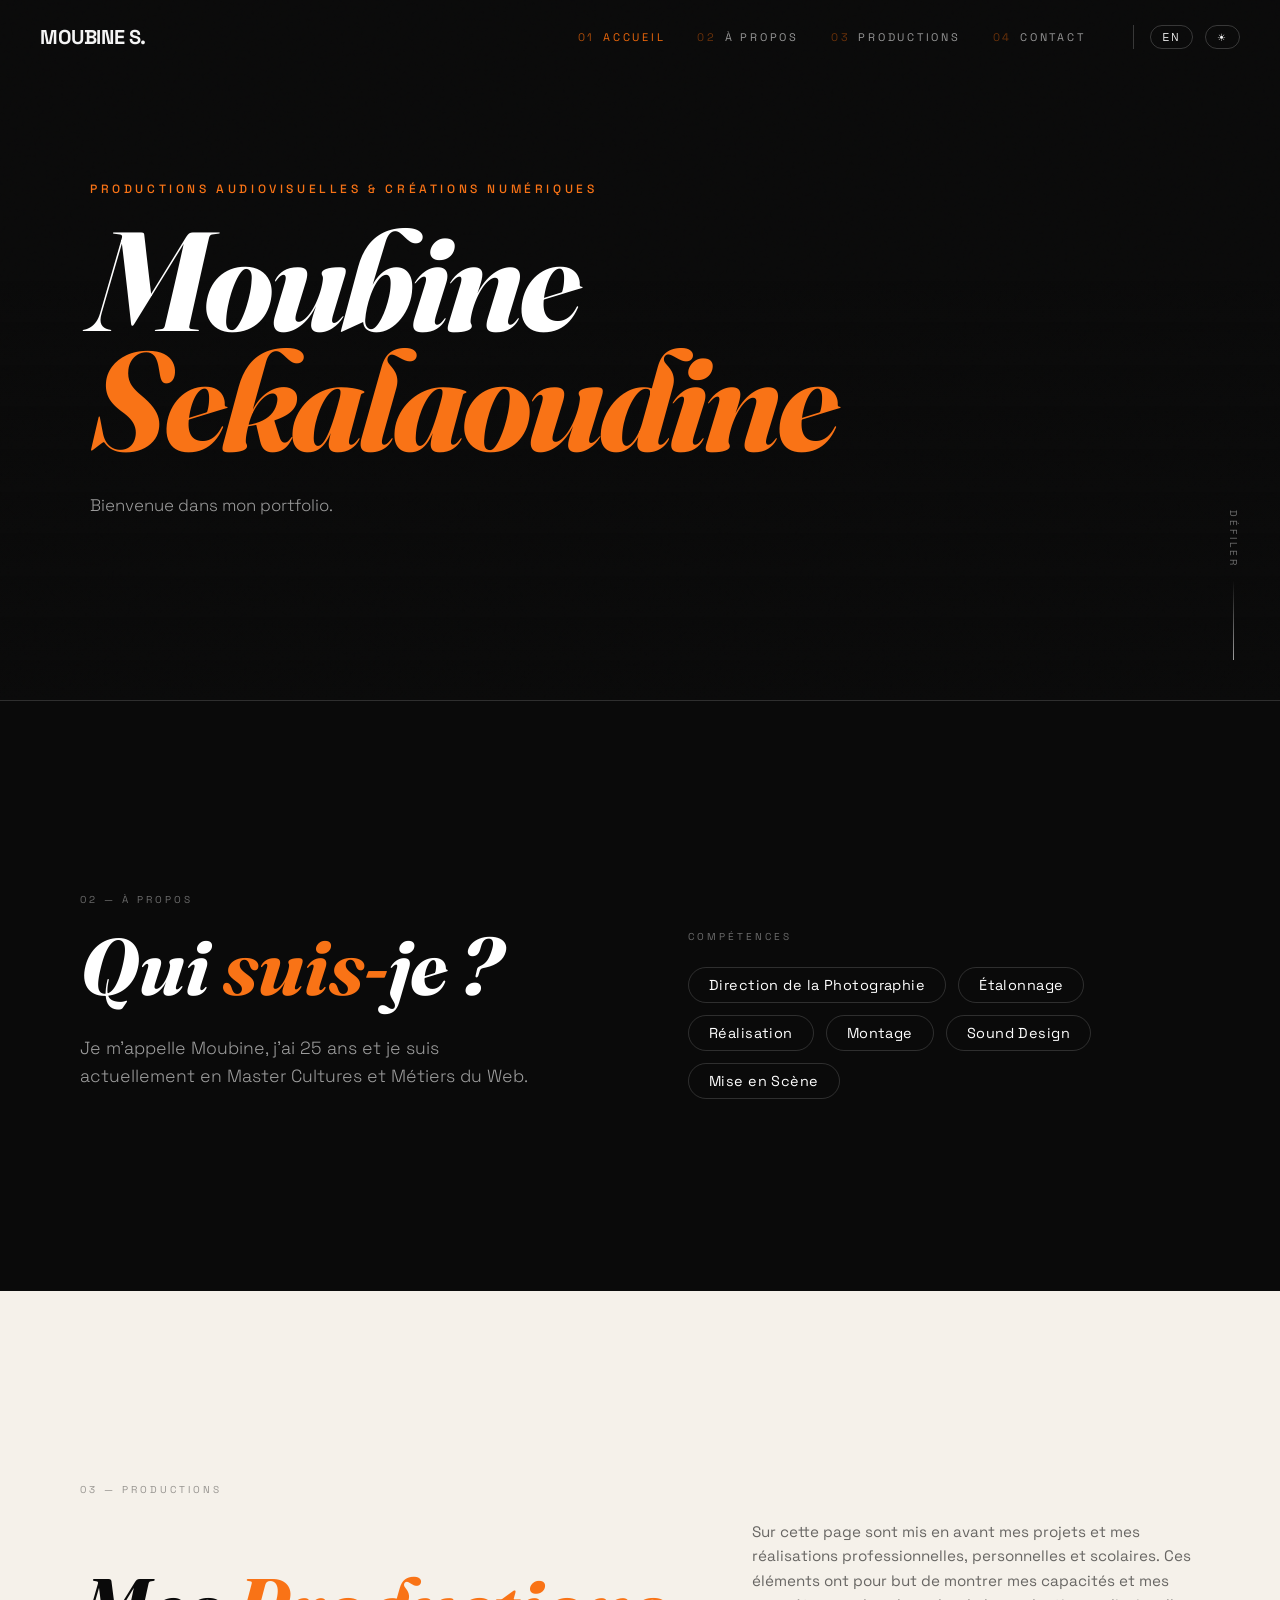
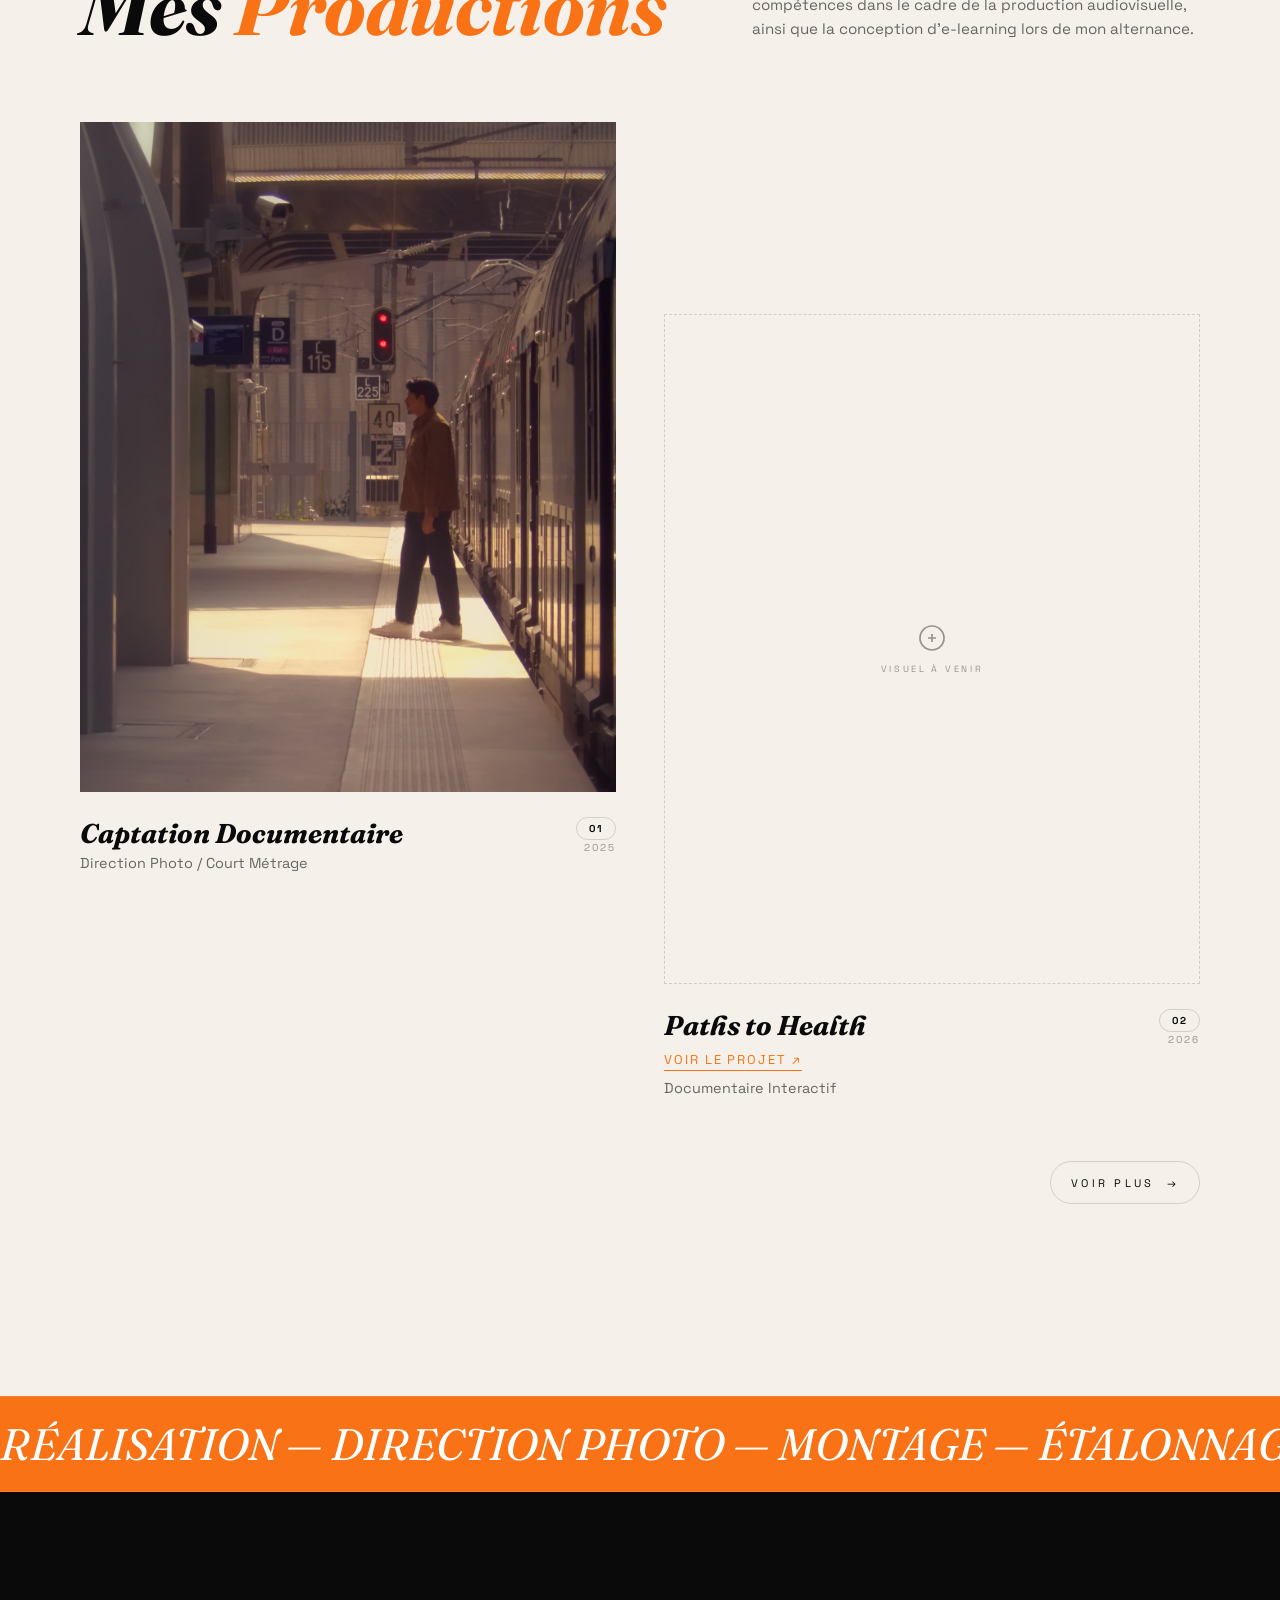
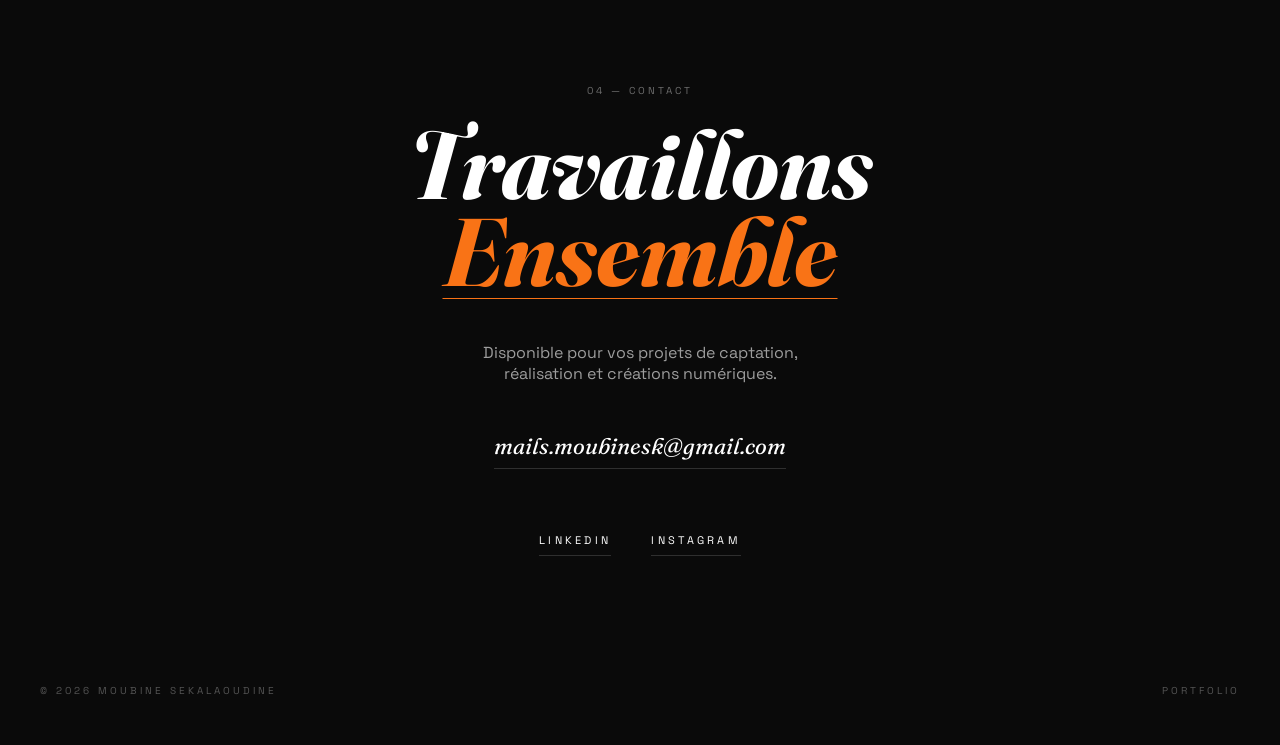
==== commit 278c940d: "maj production" ====
--- a/index.html
+++ b/index.html
@@ -87,10 +87,9 @@
         <h2 class="font-display section-title">
           <span data-fr="Mes " data-en="My ">Mes </span><span class="action" data-fr="Productions" data-en="Works">Productions</span>
         </h2>
-        <p data-fr="Sur cette page sont mis en avant mes projets et mes réalisations. Ces éléments ont pour but de montrer mes capacités et mes compétences dans le cadre de la production visuelle et artistique. Chaque élément mis ici reflète, de près ou de loin, ma manière de voir ce monde." data-en="A varied panel of audiovisual and digital creations — from video and photographic capture to interactive documentary, through web and graphic design.">Sur cette page sont mis en avant mes projets et mes réalisations. Ces éléments ont pour but de montrer mes capacités et mes compétences dans le cadre de la production visuelle et artistique. Chaque élément mis ici reflète, de près ou de loin, ma manière de voir ce monde.</p>
+        <p data-fr="Sur cette page sont mis en avant mes projets et mes réalisations professionnelles, personnelles et scolaires. Ces éléments ont pour but de montrer mes capacités et mes compétences dans le cadre de la production audiovisuelle, ainsi que la conception d'e-learning lors de mon alternance." data-en="A varied panel of audiovisual and digital creations — from video and photographic capture to interactive documentary, through web and graphic design.">Sur cette page sont mis en avant mes projets et mes réalisations professionnelles, personnelles et scolaires. Ces éléments ont pour but de montrer mes capacités et mes compétences dans le cadre de la production audiovisuelle, ainsi que la conception d'e-learning lors de mon alternance.</p>
       </div>
     </div>
-
     <div class="works-grid">
       <div class="work-card reveal js-project" data-type="image" data-src="assets/atelier video v5_00086403.jpg" data-title-fr="Captation Documentaire" data-title-en="Documentary Capture" data-cat-fr="Direction Photo / Court Métrage" data-cat-en="Cinematography / Short Film" data-year="2025" data-desc-fr="Captation documentaire et travail sur la direction de la photographie." data-desc-en="Documentary capture and cinematography work.">
         <div class="img-wrap">
--- a/style.css
+++ b/style.css
@@ -64,6 +64,15 @@
 .nav-links a { display: inline-flex; align-items: center; gap: .5rem; opacity: .6; transition: color .2s, opacity .2s; }
 .nav-links a:hover, .nav-links a.active { color: var(--action); opacity: 1; }
 .nav-links a span.num { color: rgba(249,115,22,.7); }
+
+/* ---------- VIDEO SECTION: FOOTER LINK (same style as nav "Retour") ---------- */
+.video-footer-link { margin-top: 2.5rem; display: flex; justify-content: flex-end; }
+.video-footer-link a {
+  display: inline-flex; align-items: center; gap: .5rem;
+  font-size: 11px; text-transform: uppercase; letter-spacing: 0.25em;
+  opacity: .6; color: inherit; transition: color .2s, opacity .2s;
+}
+.video-footer-link a:hover { color: var(--action); opacity: 1; }
 
 .nav-item-productions { position: relative; display: flex; align-items: center; }
 .nav-item-productions::after {
@@ -290,6 +299,28 @@
 .cat-card .meta p { font-size: .85rem; color: var(--muted); }
 .cat-card .year { font-size: 10px; text-transform: uppercase; letter-spacing: .2em; color: var(--muted-40); border: 1px solid var(--border-15); border-radius: 9999px; padding: .25rem .75rem; }
 
+.pro-context { max-width: 42rem; margin: 2.5rem 0 3.5rem; font-size: 1rem; color: var(--muted); font-weight: 300; line-height: 1.7; }
+.pro-video-grid { margin-bottom: 4rem; }
+
+/* ---------- SCHOOL SECTION: WORK IN PROGRESS BLUR ---------- */
+.school-wip { position: relative; }
+.school-blur { filter: blur(10px); pointer-events: none; user-select: none; }
+.school-wip-overlay {
+  position: absolute; inset: 0; z-index: 5;
+  display: flex; flex-direction: column; align-items: center; justify-content: center;
+  text-align: center; gap: .85rem; padding: 2rem;
+  background: rgba(0,0,0,.45);
+}
+html.light .school-wip-overlay { background: rgba(255,255,255,.6); }
+.school-wip-title {
+  font-size: 11px;
+  text-transform: uppercase; letter-spacing: .3em;
+  color: inherit;
+}
+.school-wip-overlay p {
+  max-width: 26rem; font-size: .9rem; color: var(--muted); font-weight: 300; line-height: 1.6;
+}
+
 /* VIDEO GALLERY (asymmetric mosaic) */
 .video-grid { display: grid; grid-template-columns: 1fr; gap: 1rem; }
 @media (min-width: 768px) { .video-grid { grid-template-columns: repeat(6, 1fr); gap: 1.5rem; } }
@@ -454,4 +485,153 @@
   color: var(--muted-40);
 }
 .lightbox-media.is-pending svg { width: 2.5rem; height: 2.5rem; fill: none; stroke: currentColor; stroke-width: 1.2; }
-.lightbox-media.is-pending span { font-size: 10px; text-transform: uppercase; letter-spacing: .3em; }+.lightbox-media.is-pending span { font-size: 10px; text-transform: uppercase; letter-spacing: .3em; }
+
+/* ---------- PAGE VISION (MENU LATÉRAL & LAYOUT) ---------- */
+
+/* Ajustements pour le conteneur principal */
+.vision-sections {
+  width: 100%;
+}
+@media (min-width: 1024px) {
+  /* Réserve la place pour le menu latéral (à droite) sans rogner le fond des sections */
+  .vision-sections .container {
+    padding-right: 200px;
+  }
+}
+
+/* Intro GIF & Texte */
+.intro-vision {
+  display: grid;
+  gap: 3rem;
+  margin-top: 4rem;
+  align-items: center;
+}
+@media (min-width: 768px) {
+  .intro-vision {
+    grid-template-columns: 1.2fr 1fr;
+    gap: 5rem;
+  }
+}
+.intro-vision-text p {
+  color: var(--muted);
+  font-weight: 300;
+  font-size: 1.1rem;
+  line-height: 1.7;
+  margin-bottom: 1.5rem;
+}
+.intro-vision-media img {
+  width: 100%;
+  border-radius: 4px;
+  background: rgba(255,255,255,0.02);
+}
+
+/* Sidebar Fixe (Desktop) */
+.vision-sidebar {
+  display: none;
+}
+@media (min-width: 1024px) {
+  .vision-sidebar {
+    display: block;
+    position: fixed;
+    top: 50%;
+    right: 2.5rem;
+    transform: translateY(-50%);
+    z-index: 40;
+    background: transparent;
+    mix-blend-mode: difference; /* S'adapte aux fonds clairs et sombres */
+    color: #fff;
+  }
+}
+.vision-nav-links {
+  display: flex;
+  flex-direction: column;
+  gap: 1.5rem;
+  list-style: none;
+}
+
+/* Liens du menu d'ancrage (Desktop & Mobile) */
+.vision-link {
+  font-size: 11px;
+  text-transform: uppercase;
+  letter-spacing: 0.25em;
+  opacity: 0.4;
+  transition: opacity 0.3s ease, color 0.3s ease;
+  display: flex;
+  align-items: center;
+  gap: 0.75rem;
+}
+.vision-link::before {
+  content: "";
+  width: 0;
+  height: 1px;
+  background: currentColor;
+  transition: width 0.3s ease;
+}
+.vision-link:hover, .vision-link.active {
+  opacity: 1;
+  color: var(--action);
+}
+@media (min-width: 1024px) {
+  .vision-link.active::before {
+    width: 1.5rem;
+    background: var(--action);
+  }
+}
+
+/* Menu horizontal (Mobile) */
+.vision-mobile-nav {
+  position: sticky;
+  top: 70px; /* Juste en dessous du header principal */
+  z-index: 45;
+  background: var(--bg);
+  border-bottom: 1px solid var(--border-15);
+  padding: 1rem 1.5rem;
+  display: flex;
+  gap: 1.5rem;
+  overflow-x: auto;
+  white-space: nowrap;
+  transition: background-color .4s ease;
+}
+.vision-mobile-nav::-webkit-scrollbar {
+  display: none; /* Cache la barre de scroll disgracieuse sur mobile */
+}
+@media (min-width: 1024px) {
+  .vision-mobile-nav {
+    display: none;
+  }
+}
+/* ---------- POP-UP PHOTO MINIMALISTE ---------- */
+.lightbox.is-photo .lightbox-panel {
+  grid-template-columns: 1fr; /* Supprime la colonne de texte */
+  max-width: 900px;
+  gap: 1.25rem;
+  text-align: center;
+  justify-items: center;
+  padding: 2rem;
+}
+.lightbox.is-photo .lightbox-media {
+  aspect-ratio: auto;
+  background: transparent;
+  max-height: 75vh;
+  display: flex;
+  justify-content: center;
+}
+.lightbox.is-photo .lightbox-media img {
+  position: static;
+  width: auto;
+  height: auto;
+  max-width: 100%;
+  max-height: 75vh;
+  object-fit: contain; /* Empêche l'image d'être rognée */
+}
+/* Masque les catégories, descriptions et années */
+.lightbox.is-photo #lightboxCat,
+.lightbox.is-photo #lightboxDesc,
+.lightbox.is-photo #lightboxYear {
+  display: none;
+}
+.lightbox.is-photo .lightbox-info h2 {
+  margin: 0;
+  font-size: 1.5rem;
+}
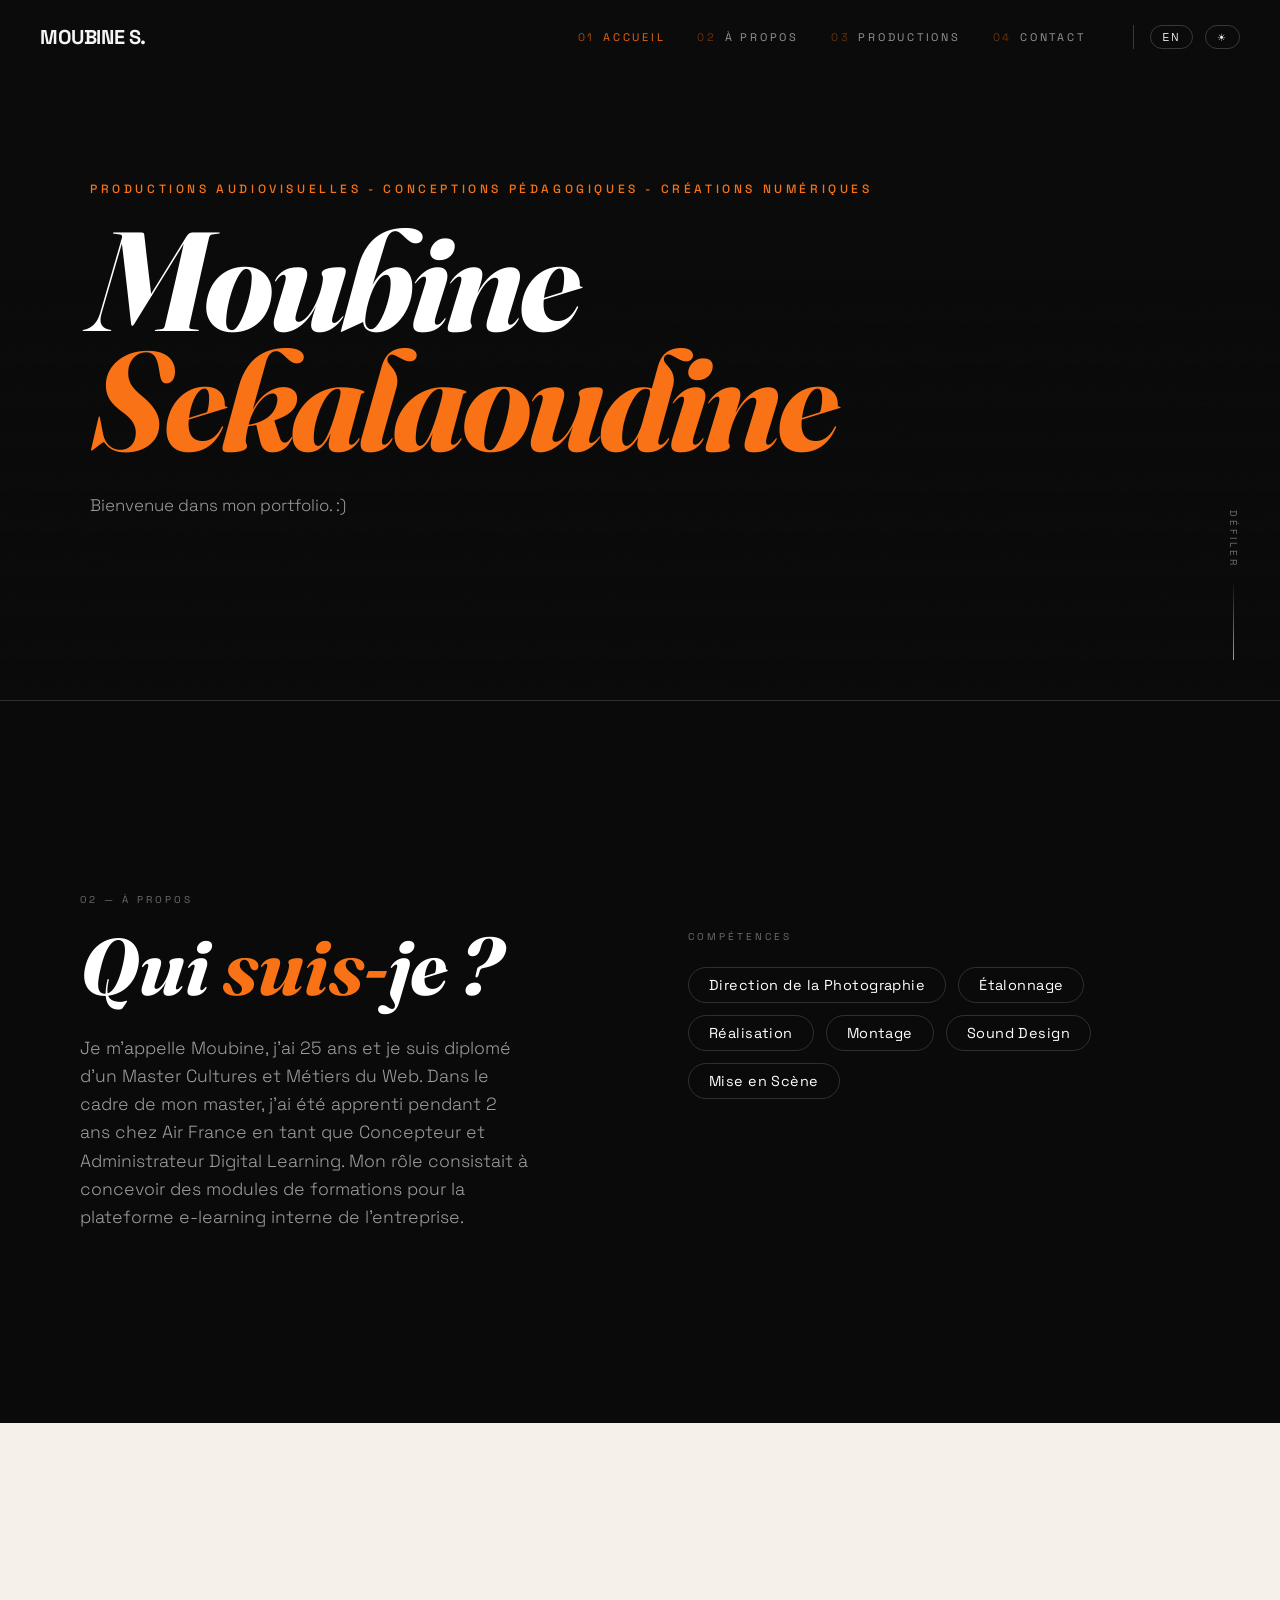
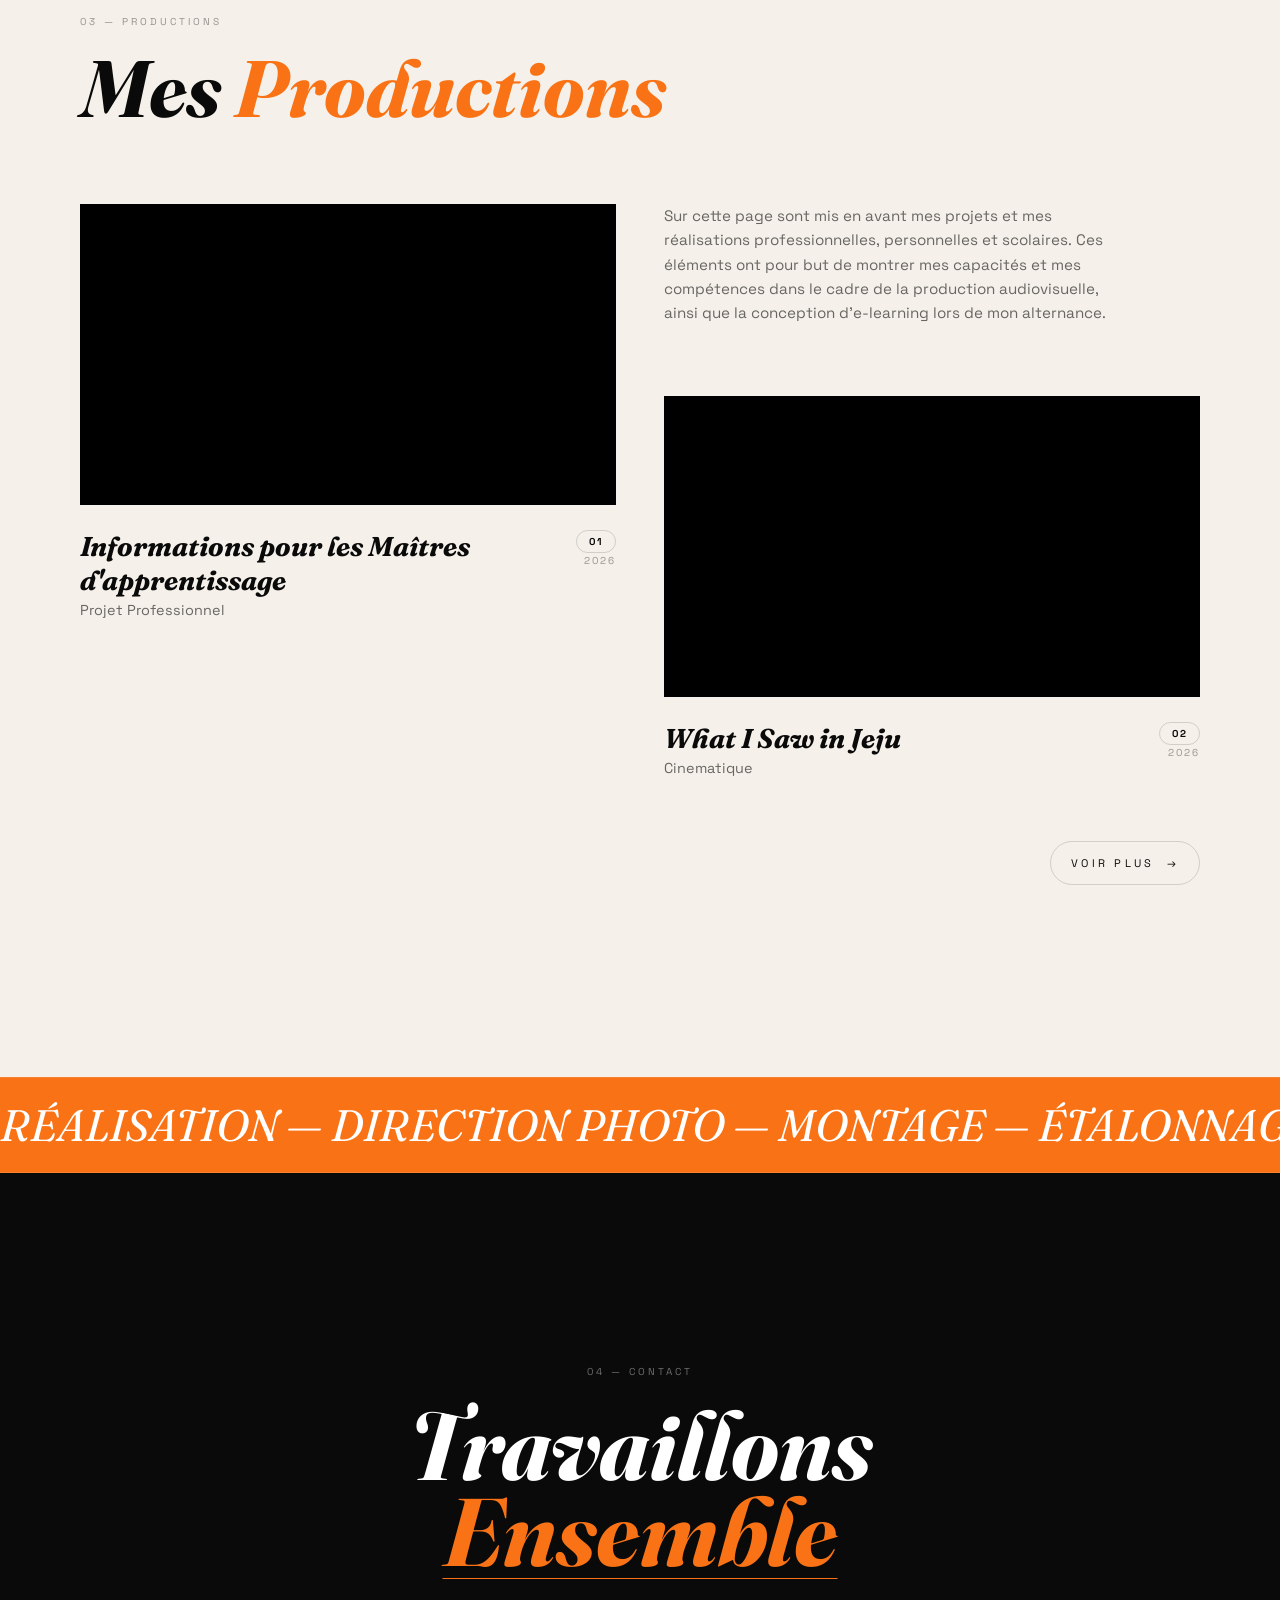
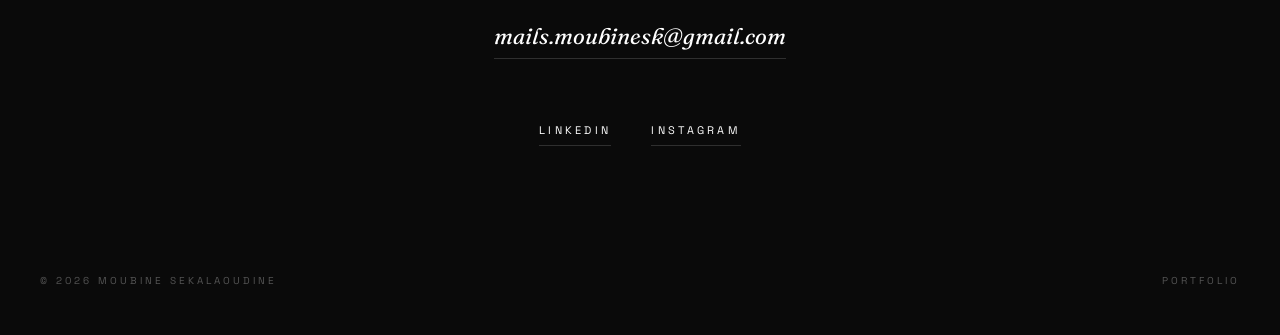
==== commit 83f4e0b3: "add productions" ====
--- a/index.html
+++ b/index.html
@@ -4,9 +4,9 @@
 <meta charset="utf-8" />
 <meta name="viewport" content="width=device-width, initial-scale=1" />
 <title>Moubine Sekalaoudine — Portfolio</title>
-<meta name="description" content="Portfolio de Moubine Sekalaoudine — productions audiovisuelles, captation, montage et créations numériques." />
+<meta name="description" content="Portfolio de Moubine Sekalaoudine — productions audiovisuelles, conceptions pédagogiques et créations numériques." />
 <meta property="og:title" content="Moubine Sekalaoudine — Portfolio" />
-<meta property="og:description" content="Productions audiovisuelles & créations numériques." />
+<meta property="og:description" content="Productions audiovisuelles - conceptions pédagogiques - créations numériques." />
 <link rel="preconnect" href="https://fonts.googleapis.com" />
 <link rel="preconnect" href="https://fonts.gstatic.com" crossorigin />
 <link href="https://fonts.googleapis.com/css2?family=Fraunces:ital,opsz,wght@1,9..144,400;1,9..144,500&family=Space+Grotesk:wght@300;400;500;700&display=swap" rel="stylesheet" />
@@ -42,9 +42,9 @@
 <section id="accueil" class="hero grain">
   <div class="hero-bg"></div>
   <div class="hero-inner">
-    <span class="eyebrow" data-fr="Productions Audiovisuelles & Créations Numériques" data-en="Audiovisual Productions & Digital Creations">Productions Audiovisuelles & Créations Numériques</span>
+    <span class="eyebrow" data-fr="productions audiovisuelles - conceptions pédagogiques - créations numériques" data-en="Audiovisual Productions - Digital Learning Conceptions - Digital Creations">Productions Audiovisuelles - Conceptions Pédagogiques - Créations Numériques</span>
     <h1 class="font-display">Moubine <br /><span class="action">Sekalaoudine</span></h1>
-    <p data-fr="Bienvenue dans mon portfolio." data-en="Welcome to my portfolio.">Bienvenue dans mon portfolio.</p>
+    <p data-fr="Bienvenue dans mon portfolio. :)" data-en="Welcome to my portfolio :).">"Bienvenue dans mon portfolio :)."</p>
   </div>
   <div class="scroll-cue">
     <span data-fr="Défiler" data-en="Scroll">Défiler</span>
@@ -61,7 +61,7 @@
         <h2 class="font-display section-title">
           <span data-fr="Qui " data-en="Who ">Qui </span><span class="action" data-fr="suis-" data-en="am ">suis-</span><span data-fr="je ?" data-en="I ?">je ?</span>
         </h2>
-        <p style="margin-top:2rem" data-fr="Je m'appelle Moubine, j'ai 25 ans et je suis actuellement en Master Cultures et Métiers du Web." data-en="My name is Moubine, I'm 25 years old and currently in a Master's degree in Web Cultures and Professions.">Je m'appelle Moubine, j'ai 25 ans et je suis actuellement en Master Cultures et Métiers du Web.</p>
+        <p style="margin-top:2rem" data-fr="Je m'appelle Moubine, j'ai 25 ans et je suis diplomé d'un Master Cultures et Métiers du Web. Dans le cadre de mon master, j'ai été apprenti pendant 2 ans chez Air France en tant que Concepteur et Administrateur Digital Learning. Mon rôle consistait à concevoir des modules de formations pour la plateforme e-learning interne de l'entreprise." data-en="My name is Moubine, I'm 25 years old and I have a Master's degree in Web Cultures and Humanities. During my master's program, I was an apprentice at Air France as a Digital Learning Designer and Administrator. My role involved creating learning content for the company's internal e-learning platform.">Je m'appelle Moubine, j'ai 25 ans et je suis diplomé d'un Master Cultures et Métiers du Web. Dans le cadre de mon master, j'ai été apprenti pendant 2 ans chez Air France en tant que Concepteur et Administrateur Digital Learning. Mon rôle consistait à concevoir des modules de formations pour la plateforme e-learning interne de l'entreprise.</p>
       </div>
       <div>
         <span class="section-tag" data-fr="Compétences" data-en="Skills">Compétences</span>
@@ -87,38 +87,37 @@
         <h2 class="font-display section-title">
           <span data-fr="Mes " data-en="My ">Mes </span><span class="action" data-fr="Productions" data-en="Works">Productions</span>
         </h2>
-        <p data-fr="Sur cette page sont mis en avant mes projets et mes réalisations professionnelles, personnelles et scolaires. Ces éléments ont pour but de montrer mes capacités et mes compétences dans le cadre de la production audiovisuelle, ainsi que la conception d'e-learning lors de mon alternance." data-en="A varied panel of audiovisual and digital creations — from video and photographic capture to interactive documentary, through web and graphic design.">Sur cette page sont mis en avant mes projets et mes réalisations professionnelles, personnelles et scolaires. Ces éléments ont pour but de montrer mes capacités et mes compétences dans le cadre de la production audiovisuelle, ainsi que la conception d'e-learning lors de mon alternance.</p>
       </div>
     </div>
     <div class="works-grid">
-      <div class="work-card reveal js-project" data-type="image" data-src="assets/atelier video v5_00086403.jpg" data-title-fr="Captation Documentaire" data-title-en="Documentary Capture" data-cat-fr="Direction Photo / Court Métrage" data-cat-en="Cinematography / Short Film" data-year="2025" data-desc-fr="Captation documentaire et travail sur la direction de la photographie." data-desc-en="Documentary capture and cinematography work.">
-        <div class="img-wrap">
-          <img src="assets/atelier video v5_00086403.jpg" alt="Captation Documentaire" loading="lazy" />
+      <div class="work-card reveal js-project" data-type="video" data-src="https://drive.google.com/file/d/1gtMIKu1EmumqkzR5vIjUMk-zIZi5HZ8e/preview" data-aspect="landscape" data-title-fr="Informations pour les Maîtres d'apprentissage" data-title-en="Information for Mentors" data-cat-fr="Projet Professionnel" data-cat-en="Work Project" data-year="2026" data-desc-fr="Vidéo réalisée pour Air France pendant mon alternance." data-desc-en="Video made for Air France during my apprenticeship.">
+        <div class="img-wrap is-video">
+          <iframe class="v-frame" loading="lazy" src="https://drive.google.com/file/d/1gtMIKu1EmumqkzR5vIjUMk-zIZi5HZ8e/preview" allow="autoplay; encrypted-media; picture-in-picture" allowfullscreen></iframe>
           <div class="tile-catch"><svg viewBox="0 0 24 24"><path d="M4 4h6M4 4v6M4 4l7 7M20 4h-6M20 4v6M20 4l-7 7M4 20h6M4 20v-6M4 20l7-7M20 20h-6M20 20v-6M20 20l-7-7"/></svg></div>
         </div>
         <div class="work-meta">
           <div>
-            <h3 class="font-display" data-fr="Captation Documentaire" data-en="Documentary Capture">Captation Documentaire</h3>
-            <p data-fr="Direction Photo / Court Métrage" data-en="Cinematography / Short Film">Direction Photo / Court Métrage</p>
+            <h3 class="font-display" data-fr="Informations pour les Maîtres d'apprentissage" data-en="Information for Mentors">Informations pour les Maîtres d'apprentissage</h3>
+            <p data-fr="Projet Professionnel" data-en="Work Project">Projet Professionnel</p>
           </div>
-          <div style="text-align:right"><span class="tag">01</span><div class="tag-year">2025</div></div>
+          <div style="text-align:right"><span class="tag">01</span><div class="tag-year">2026</div></div>
         </div>
       </div>
 
-      <div class="work-card reveal offset-pt js-project" data-type="pending" data-src="" data-title-fr="Paths to Health" data-title-en="Paths to Health" data-cat-fr="Documentaire Interactif" data-cat-en="Interactive Documentary" data-year="2026" data-desc-fr="Webdocumentaire interactif réalisé dans le cadre du Master Cultures et Métiers du Web." data-desc-en="Interactive web documentary produced as part of the Master's degree in Web Cultures and Professions.">
-        <div class="img-wrap v-pending-wrap">
-          <div class="v-pending-hint">
-            <svg viewBox="0 0 24 24"><circle cx="12" cy="12" r="9"/><path d="M9 12h6M12 9v6"/></svg>
-            <span data-fr="Visuel à venir" data-en="Visual coming soon">Visuel à venir</span>
+      <div class="works-col-right">
+        <p class="works-intro reveal" data-fr="Sur cette page sont mis en avant mes projets et mes réalisations professionnelles, personnelles et scolaires. Ces éléments ont pour but de montrer mes capacités et mes compétences dans le cadre de la production audiovisuelle, ainsi que la conception d'e-learning lors de mon alternance." data-en="A varied panel of audiovisual and digital creations — from video and photographic capture to interactive documentary, through web and graphic design.">Sur cette page sont mis en avant mes projets et mes réalisations professionnelles, personnelles et scolaires. Ces éléments ont pour but de montrer mes capacités et mes compétences dans le cadre de la production audiovisuelle, ainsi que la conception d'e-learning lors de mon alternance.</p>
+        <div class="work-card reveal js-project" data-type="video" data-src="https://drive.google.com/file/d/11z4uMDl30Cdy57rPwEXbjTNsgCM7FGQn/preview" data-aspect="landscape" data-title-fr="What I Saw in Jeju" data-title-en="What I Saw in Jeju" data-cat-fr="Cinematique" data-cat-en="Cinematic" data-year="2026" data-desc-fr="Compilations de plans pris lors de mon séjour sur l'île de Jeju (Corée du Sud).&#10;Vidéo filmée en LOG avec un iPhone 17 PRO, montée et étalonnée sur Davinci Resolve Studio." data-desc-en="A compilation of shots taken during my stay on Jeju Island (South Korea).&#10;Video shot in LOG on an iPhone 17 Pro, edited and color graded in DaVinci Resolve Studio.">
+          <div class="img-wrap is-video">
+            <iframe class="v-frame" loading="lazy" src="https://drive.google.com/file/d/11z4uMDl30Cdy57rPwEXbjTNsgCM7FGQn/preview" allow="autoplay; encrypted-media; picture-in-picture" allowfullscreen></iframe>
+            <div class="tile-catch"><svg viewBox="0 0 24 24"><path d="M4 4h6M4 4v6M4 4l7 7M20 4h-6M20 4v6M20 4l-7 7M4 20h6M4 20v-6M4 20l7-7M20 20h-6M20 20v-6M20 20l-7-7"/></svg></div>
           </div>
-        </div>
-        <div class="work-meta">
-          <div>
-            <h3 class="font-display" data-fr="Paths to Health" data-en="Paths to Health">Paths to Health</h3>
-            <a class="project-link" href="https://sante.mastercmw.com/" target="_blank" rel="noreferrer" data-fr="Voir le projet ↗" data-en="View project ↗">Voir le projet ↗</a>
-            <p data-fr="Documentaire Interactif" data-en="Interactive Documentary">Documentaire Interactif</p>
+          <div class="work-meta">
+            <div>
+              <h3 class="font-display" data-fr="What I Saw in Jeju" data-en="What I Saw in Jeju">What I Saw in Jeju</h3>
+              <p data-fr="Cinematique" data-en="Cinematic">Cinematic</p>
+            </div>
+            <div style="text-align:right"><span class="tag">02</span><div class="tag-year">2026</div></div>
           </div>
-          <div style="text-align:right"><span class="tag">02</span><div class="tag-year">2026</div></div>
         </div>
       </div>
     </div>
@@ -145,7 +144,7 @@
       <span data-fr="Travaillons " data-en="Let's Work ">Travaillons </span><br />
       <span class="underline-action" data-fr="Ensemble" data-en="Together">Ensemble</span>
     </h2>
-    <p class="tagline" data-fr="Disponible pour vos projets de captation, réalisation et créations numériques." data-en="Available for your capture, production and digital creation projects.">Disponible pour vos projets de captation, réalisation et créations numériques.</p>
+    <!--<p class="tagline" data-fr="Disponible pour vos projets de captation, réalisation et créations numériques." data-en="Available for your capture, production and digital creation projects.">Disponible pour vos projets de captation, réalisation et créations numériques.</p>-->
     <a class="email" href="mailto:mails.moubinesk@gmail.com">mails.moubinesk@gmail.com</a>
     <div class="socials">
       <a href="https://www.linkedin.com/in/moubine-s-533118221/" target="_blank" rel="noreferrer">LinkedIn</a>
--- a/style.css
+++ b/style.css
@@ -448,6 +448,8 @@
 .lightbox-media iframe, .lightbox-media img {
   position: absolute; inset: 0; width: 100%; height: 100%; border: 0; object-fit: cover;
 }
+.lightbox-media.is-contain img { object-fit: contain; }
+.lightbox-media.is-light { background: var(--bone); }
 .lightbox-info h2 { font-size: clamp(1.8rem, 3vw, 2.6rem); margin: 1rem 0 1.5rem; }
 .lightbox-desc {
   font-size: .95rem; line-height: 1.8; color: var(--muted); font-weight: 300;
@@ -634,4 +636,32 @@
 .lightbox.is-photo .lightbox-info h2 {
   margin: 0;
   font-size: 1.5rem;
-}+}
+/* ---------- CARTES MÉDIA : VARIANTES (bannière large, GIF sur fond clair) ---------- */
+.cat-card.cat-wide { grid-column: 1 / -1; }
+.cat-card.cat-wide .img-wrap { aspect-ratio: 4 / 1; background: transparent; }
+.cat-card .img-wrap.img-contain img { object-fit: contain; }
+.cat-card .img-wrap.img-light { background: var(--bone); }
+.cat-card.cat-wide img { object-fit: contain; }
+
+/* ---------- PHOTOS : tuiles avec image (le texte "à venir" reste en secours si l'image manque) ---------- */
+.photo-tile.has-photo { cursor: pointer; }
+.photo-tile.has-photo img {
+  position: absolute; inset: 0; width: 100%; height: 100%; object-fit: cover;
+  z-index: 1; transition: transform 1.2s cubic-bezier(.2,.8,.2,1);
+}
+.photo-tile.has-photo:hover img { transform: scale(1.05); }
+
+/* Aperçu vidéo dans la grille de l'accueil (format 16:9 au lieu de 4:5) */
+.work-card .img-wrap.is-video { aspect-ratio: 16 / 9; background: #000; }
+
+/* Accueil : le texte d'intro occupe l'espace au-dessus de la 2e tuile (remplace le décalage .offset-pt) */
+.works-col-right { display: contents; }
+.works-intro { order: -1; max-width: 28rem; font-size: .95rem; line-height: 1.6; color: var(--muted); }
+@media (min-width: 768px) {
+  .works-col-right { display: flex; flex-direction: column; }
+  .works-intro { order: 0; min-height: 12rem; display: flex; align-items: flex-start; padding-bottom: 2rem; }
+}
+
+/* Projets Pro : le lecteur Drive est mis en page plus grand puis réduit, pour ne pas être rogné dans les petites tuiles */
+.pro-video-grid .v-frame { width: 160%; height: 160%; transform: scale(.625); transform-origin: 0 0; }
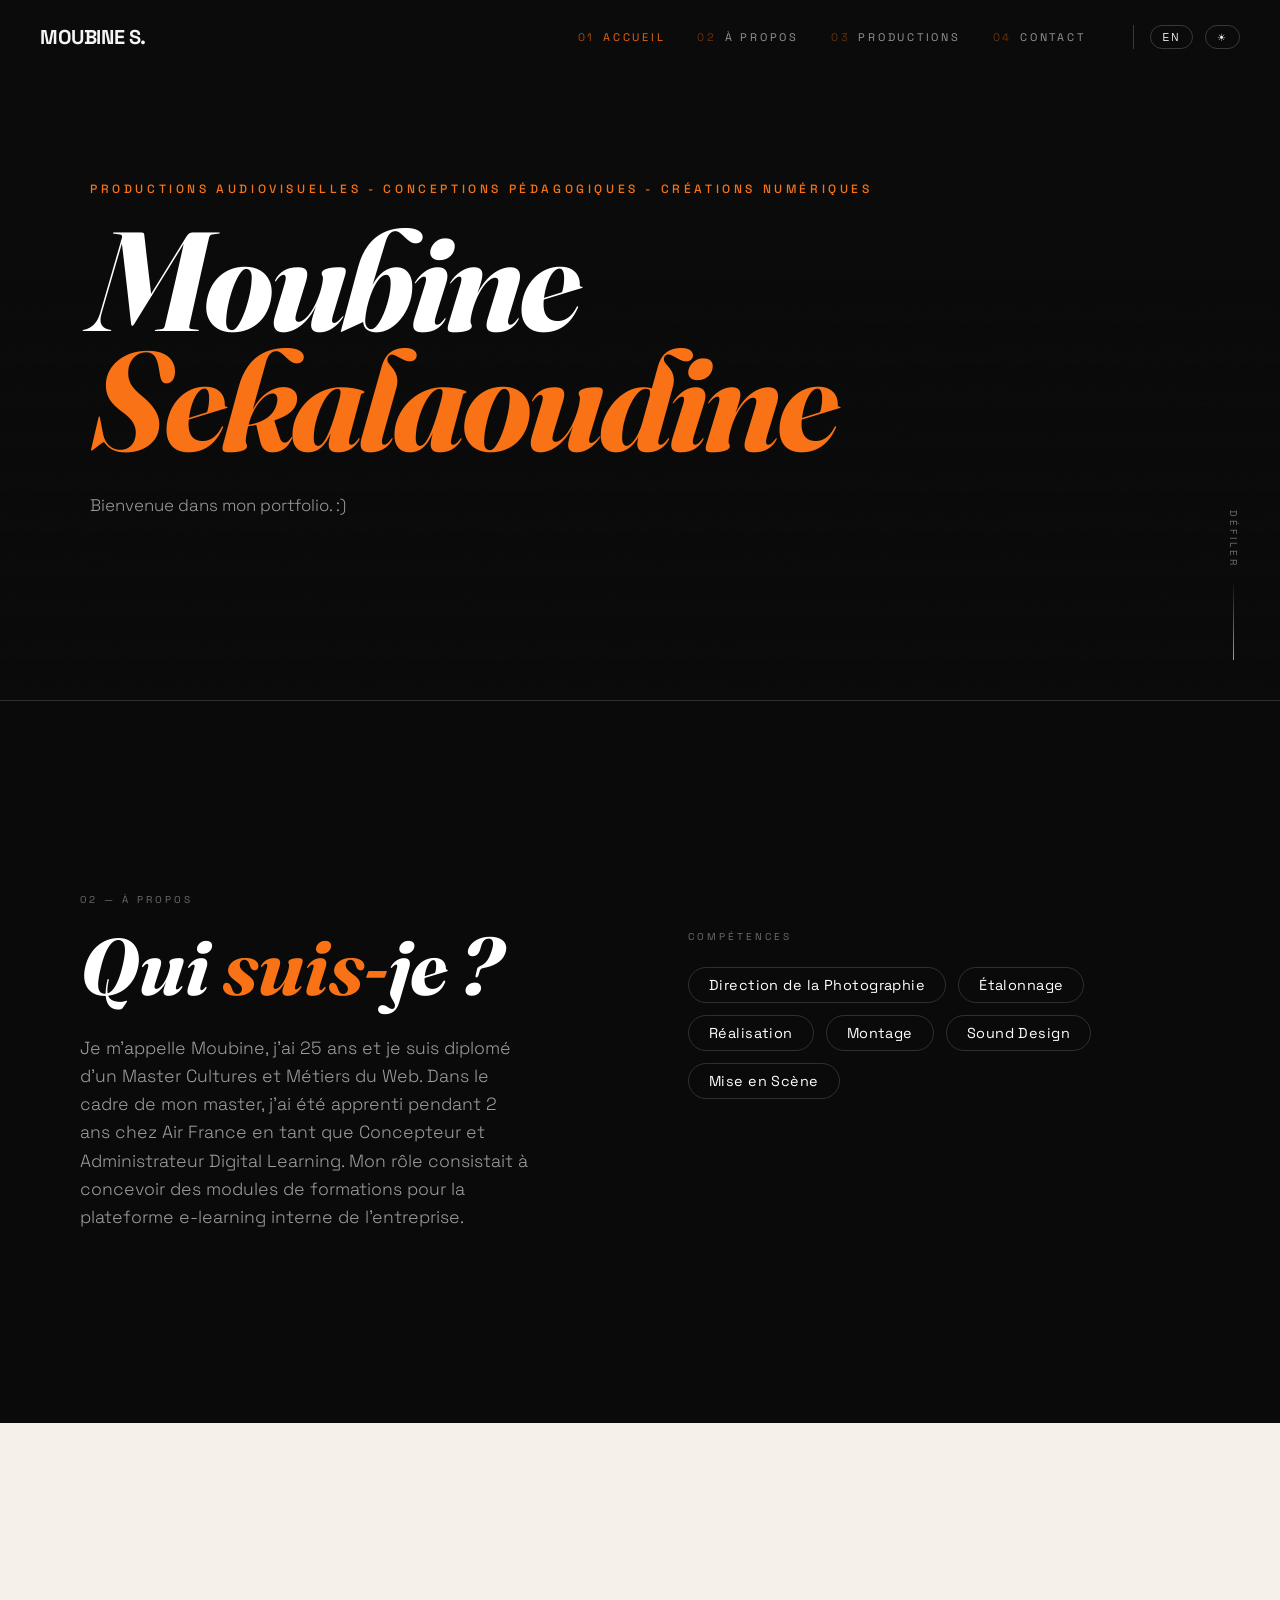
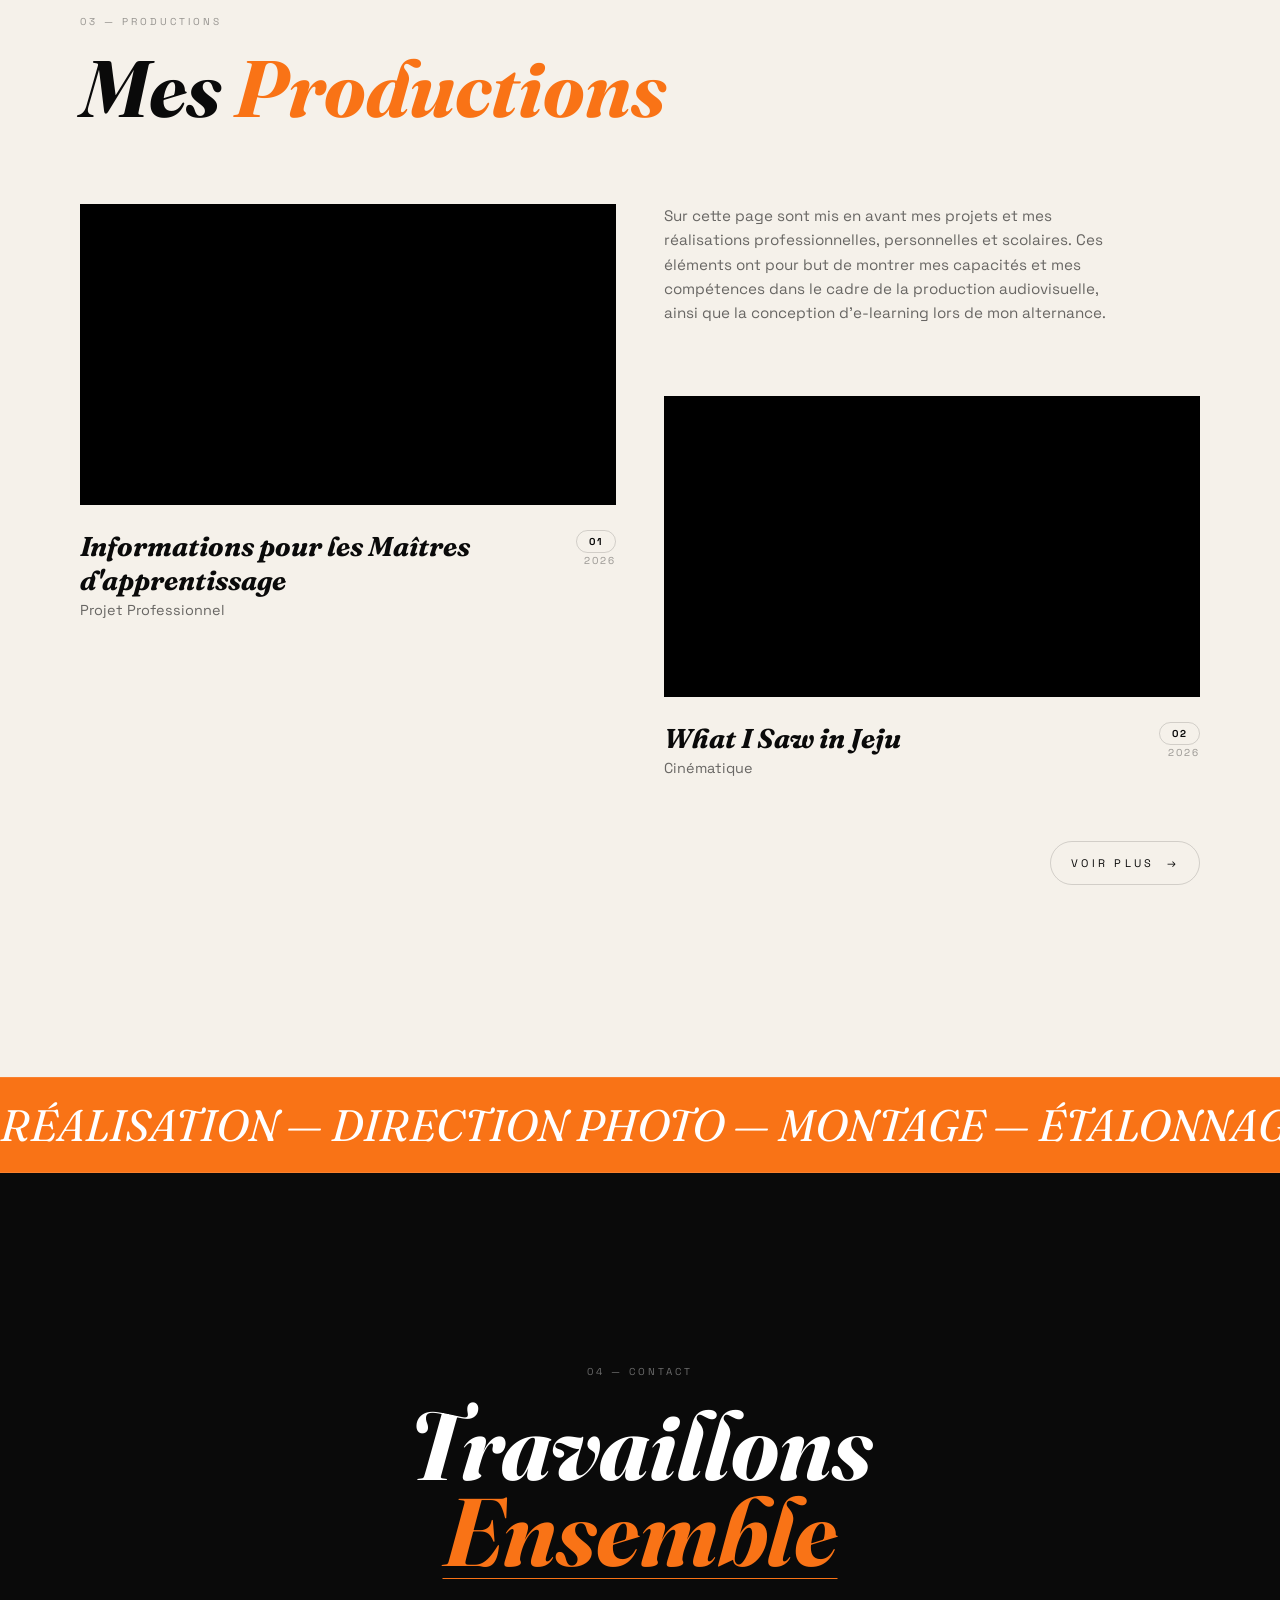
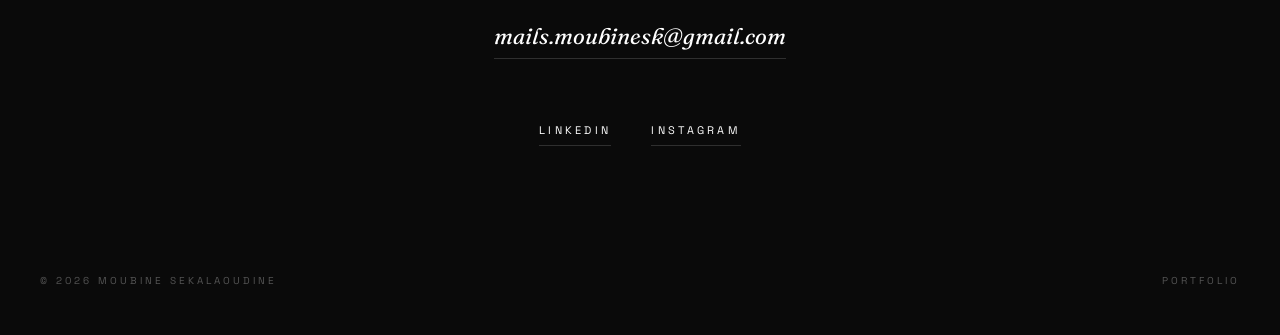
==== commit 275da598: "é" ====
--- a/index.html
+++ b/index.html
@@ -106,7 +106,7 @@
 
       <div class="works-col-right">
         <p class="works-intro reveal" data-fr="Sur cette page sont mis en avant mes projets et mes réalisations professionnelles, personnelles et scolaires. Ces éléments ont pour but de montrer mes capacités et mes compétences dans le cadre de la production audiovisuelle, ainsi que la conception d'e-learning lors de mon alternance." data-en="A varied panel of audiovisual and digital creations — from video and photographic capture to interactive documentary, through web and graphic design.">Sur cette page sont mis en avant mes projets et mes réalisations professionnelles, personnelles et scolaires. Ces éléments ont pour but de montrer mes capacités et mes compétences dans le cadre de la production audiovisuelle, ainsi que la conception d'e-learning lors de mon alternance.</p>
-        <div class="work-card reveal js-project" data-type="video" data-src="https://drive.google.com/file/d/11z4uMDl30Cdy57rPwEXbjTNsgCM7FGQn/preview" data-aspect="landscape" data-title-fr="What I Saw in Jeju" data-title-en="What I Saw in Jeju" data-cat-fr="Cinematique" data-cat-en="Cinematic" data-year="2026" data-desc-fr="Compilations de plans pris lors de mon séjour sur l'île de Jeju (Corée du Sud).&#10;Vidéo filmée en LOG avec un iPhone 17 PRO, montée et étalonnée sur Davinci Resolve Studio." data-desc-en="A compilation of shots taken during my stay on Jeju Island (South Korea).&#10;Video shot in LOG on an iPhone 17 Pro, edited and color graded in DaVinci Resolve Studio.">
+        <div class="work-card reveal js-project" data-type="video" data-src="https://drive.google.com/file/d/11z4uMDl30Cdy57rPwEXbjTNsgCM7FGQn/preview" data-aspect="landscape" data-title-fr="What I Saw in Jeju" data-title-en="What I Saw in Jeju" data-cat-fr="Cinématique" data-cat-en="Cinematic" data-year="2026" data-desc-fr="Compilations de plans pris lors de mon séjour sur l'île de Jeju (Corée du Sud).&#10;Vidéo filmée en LOG avec un iPhone 17 PRO, montée et étalonnée sur Davinci Resolve Studio." data-desc-en="A compilation of shots taken during my stay on Jeju Island (South Korea).&#10;Video shot in LOG on an iPhone 17 Pro, edited and color graded in DaVinci Resolve Studio.">
           <div class="img-wrap is-video">
             <iframe class="v-frame" loading="lazy" src="https://drive.google.com/file/d/11z4uMDl30Cdy57rPwEXbjTNsgCM7FGQn/preview" allow="autoplay; encrypted-media; picture-in-picture" allowfullscreen></iframe>
             <div class="tile-catch"><svg viewBox="0 0 24 24"><path d="M4 4h6M4 4v6M4 4l7 7M20 4h-6M20 4v6M20 4l-7 7M4 20h6M4 20v-6M4 20l7-7M20 20h-6M20 20v-6M20 20l-7-7"/></svg></div>
@@ -114,7 +114,7 @@
           <div class="work-meta">
             <div>
               <h3 class="font-display" data-fr="What I Saw in Jeju" data-en="What I Saw in Jeju">What I Saw in Jeju</h3>
-              <p data-fr="Cinematique" data-en="Cinematic">Cinematic</p>
+              <p data-fr="Cinématique" data-en="Cinematic">Cinematic</p>
             </div>
             <div style="text-align:right"><span class="tag">02</span><div class="tag-year">2026</div></div>
           </div>
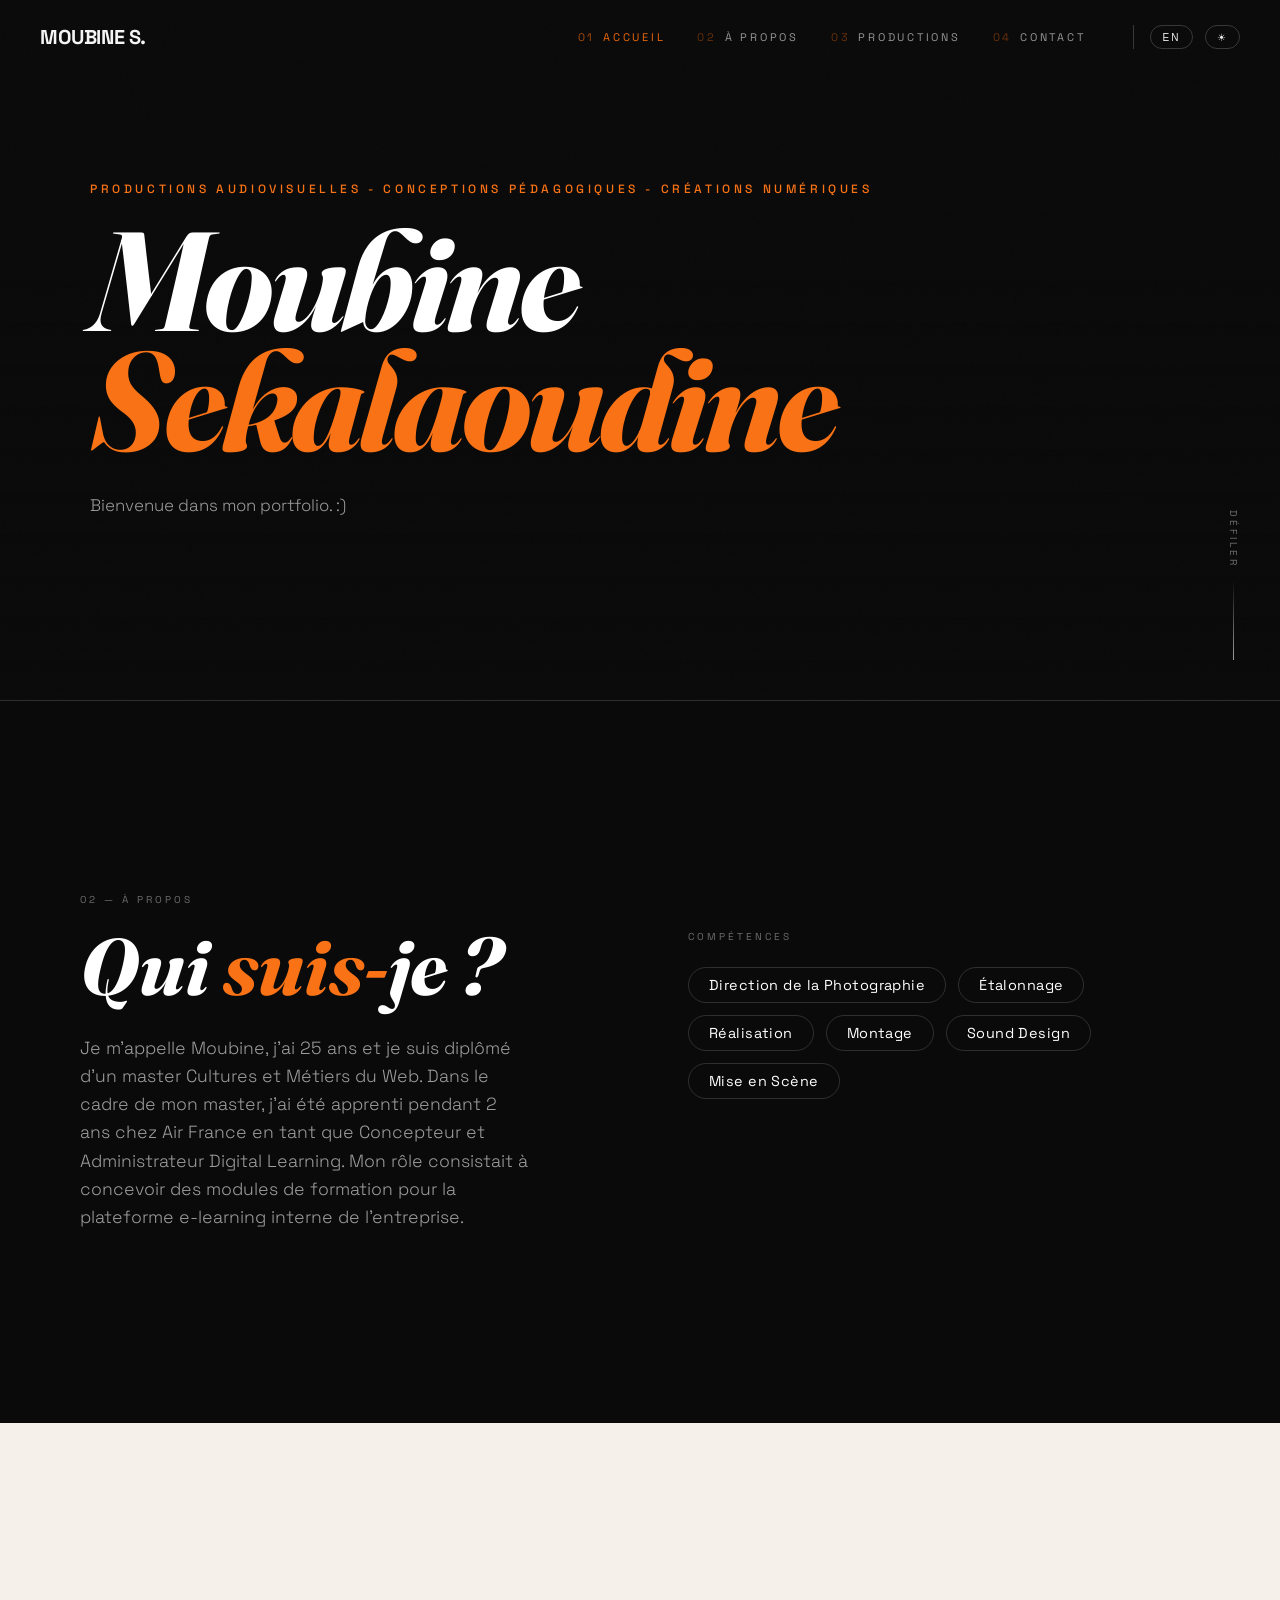
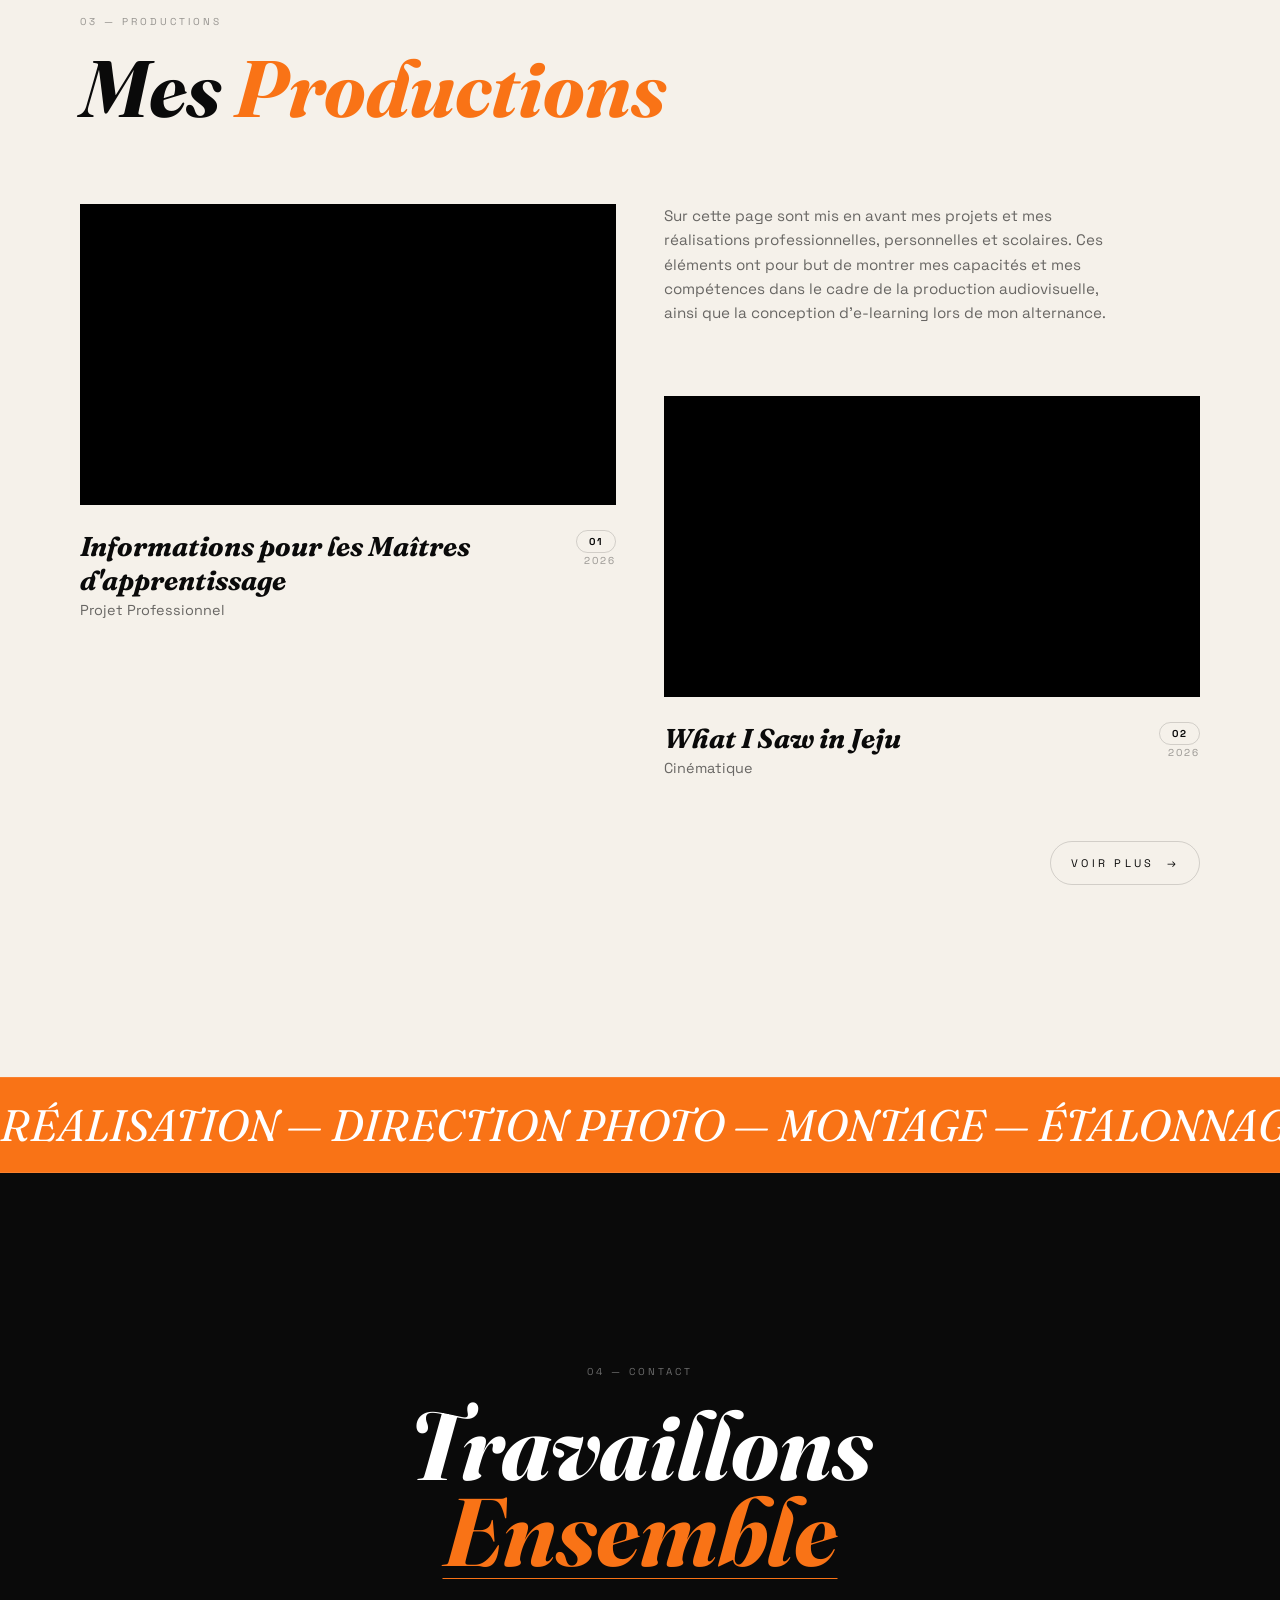
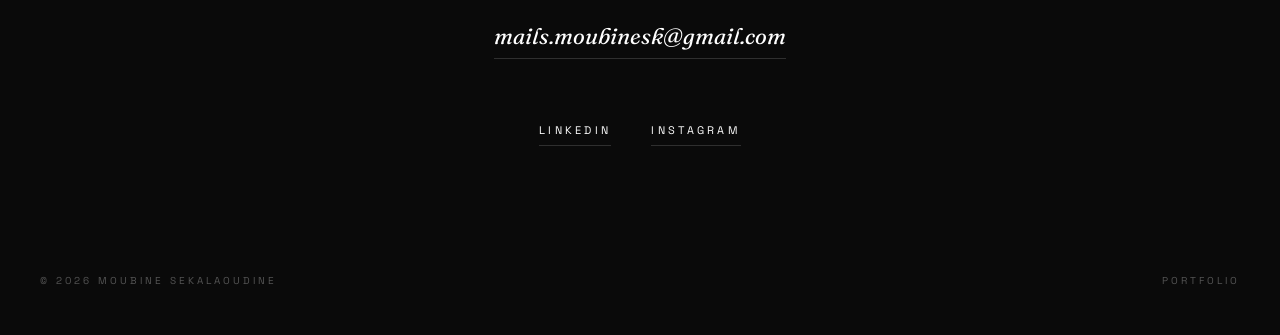
==== commit e5580b87: "faute d'orthographe" ====
--- a/index.html
+++ b/index.html
@@ -61,7 +61,7 @@
         <h2 class="font-display section-title">
           <span data-fr="Qui " data-en="Who ">Qui </span><span class="action" data-fr="suis-" data-en="am ">suis-</span><span data-fr="je ?" data-en="I ?">je ?</span>
         </h2>
-        <p style="margin-top:2rem" data-fr="Je m'appelle Moubine, j'ai 25 ans et je suis diplomé d'un Master Cultures et Métiers du Web. Dans le cadre de mon master, j'ai été apprenti pendant 2 ans chez Air France en tant que Concepteur et Administrateur Digital Learning. Mon rôle consistait à concevoir des modules de formations pour la plateforme e-learning interne de l'entreprise." data-en="My name is Moubine, I'm 25 years old and I have a Master's degree in Web Cultures and Humanities. During my master's program, I was an apprentice at Air France as a Digital Learning Designer and Administrator. My role involved creating learning content for the company's internal e-learning platform.">Je m'appelle Moubine, j'ai 25 ans et je suis diplomé d'un Master Cultures et Métiers du Web. Dans le cadre de mon master, j'ai été apprenti pendant 2 ans chez Air France en tant que Concepteur et Administrateur Digital Learning. Mon rôle consistait à concevoir des modules de formations pour la plateforme e-learning interne de l'entreprise.</p>
+        <p style="margin-top:2rem" data-fr="Je m'appelle Moubine, j'ai 25 ans et je suis diplômé d'un master Cultures et Métiers du Web. Dans le cadre de mon master, j'ai été apprenti pendant 2 ans chez Air France en tant que Concepteur et Administrateur Digital Learning. Mon rôle consistait à concevoir des modules de formation pour la plateforme e-learning interne de l'entreprise." data-en="My name is Moubine, I'm 25 years old and I have a Master's degree in Web Cultures and Humanities. During my master's program, I was an apprentice at Air France as a Digital Learning Designer and Administrator. My role involved creating learning content for the company's internal e-learning platform.">Je m'appelle Moubine, j'ai 25 ans et je suis diplômé d'un master Cultures et Métiers du Web. Dans le cadre de mon master, j'ai été apprenti pendant 2 ans chez Air France en tant que Concepteur et Administrateur Digital Learning. Mon rôle consistait à concevoir des modules de formation pour la plateforme e-learning interne de l'entreprise.</p>
       </div>
       <div>
         <span class="section-tag" data-fr="Compétences" data-en="Skills">Compétences</span>
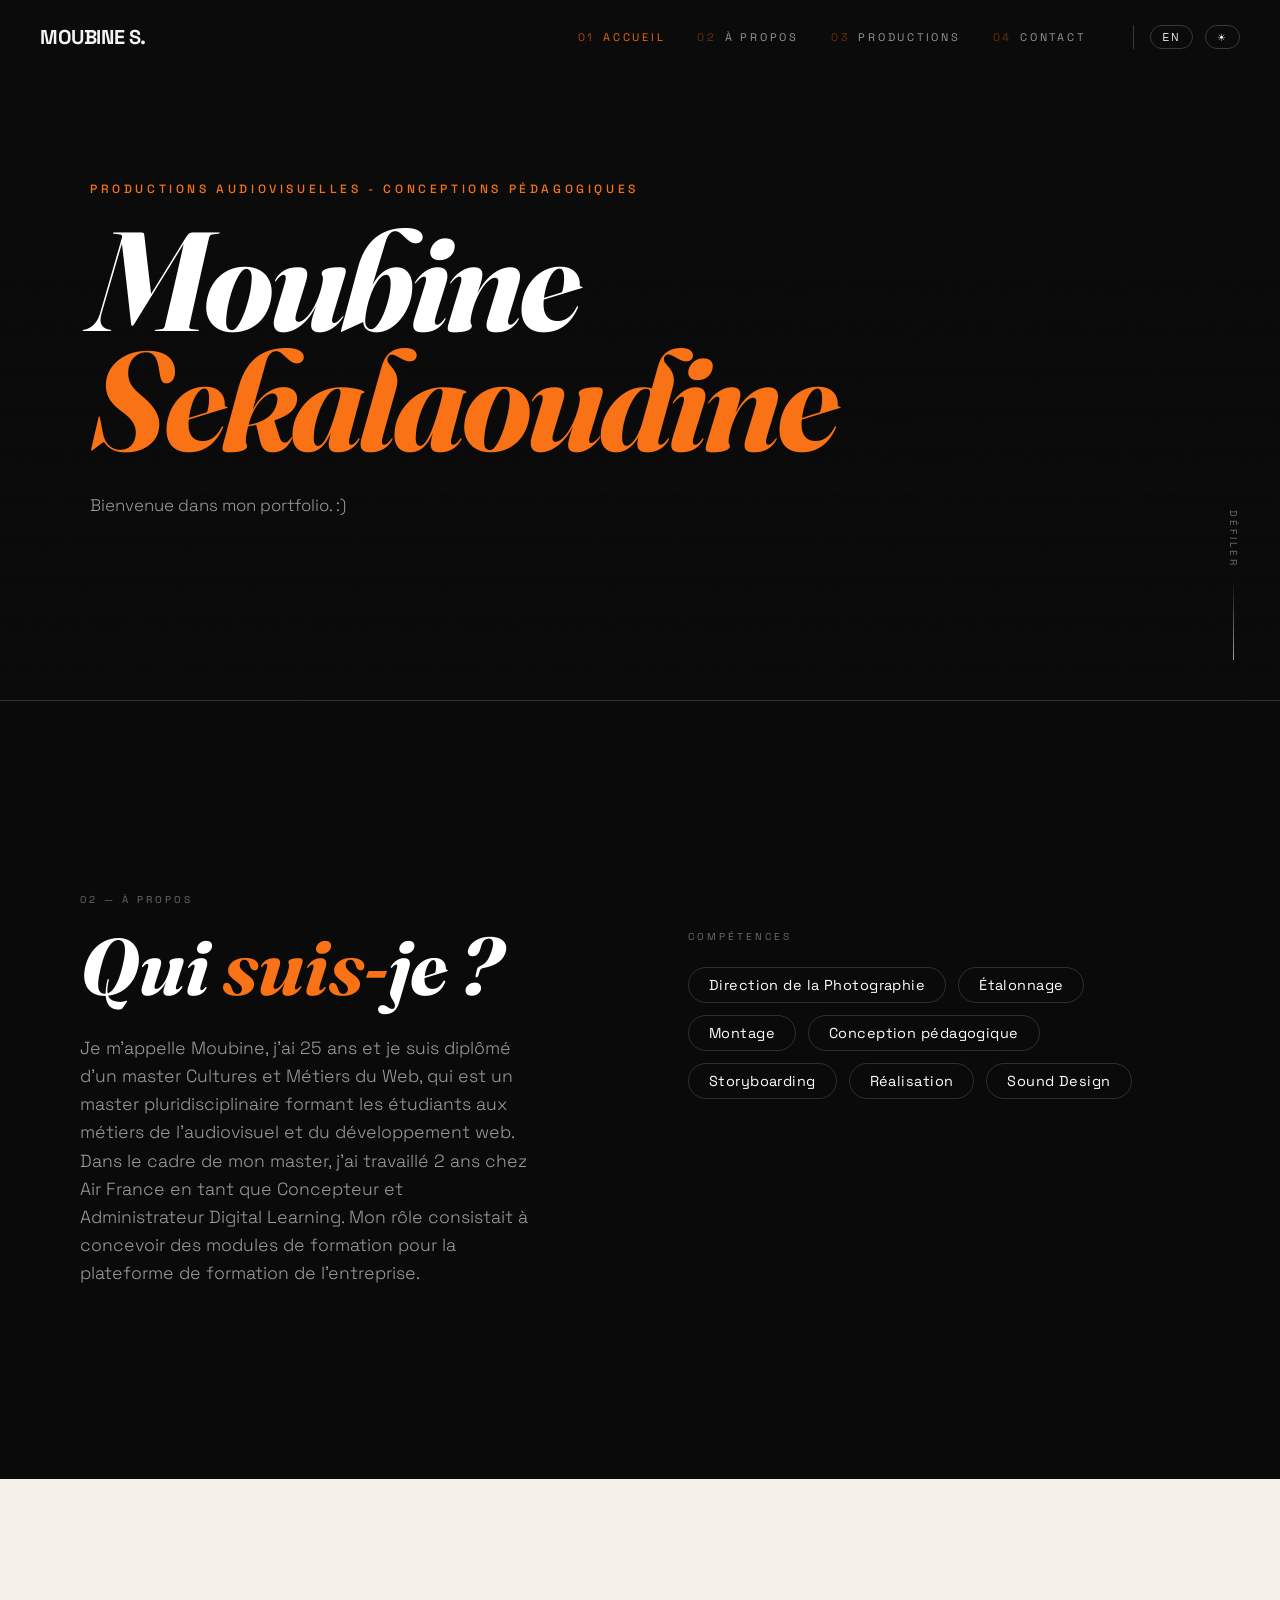
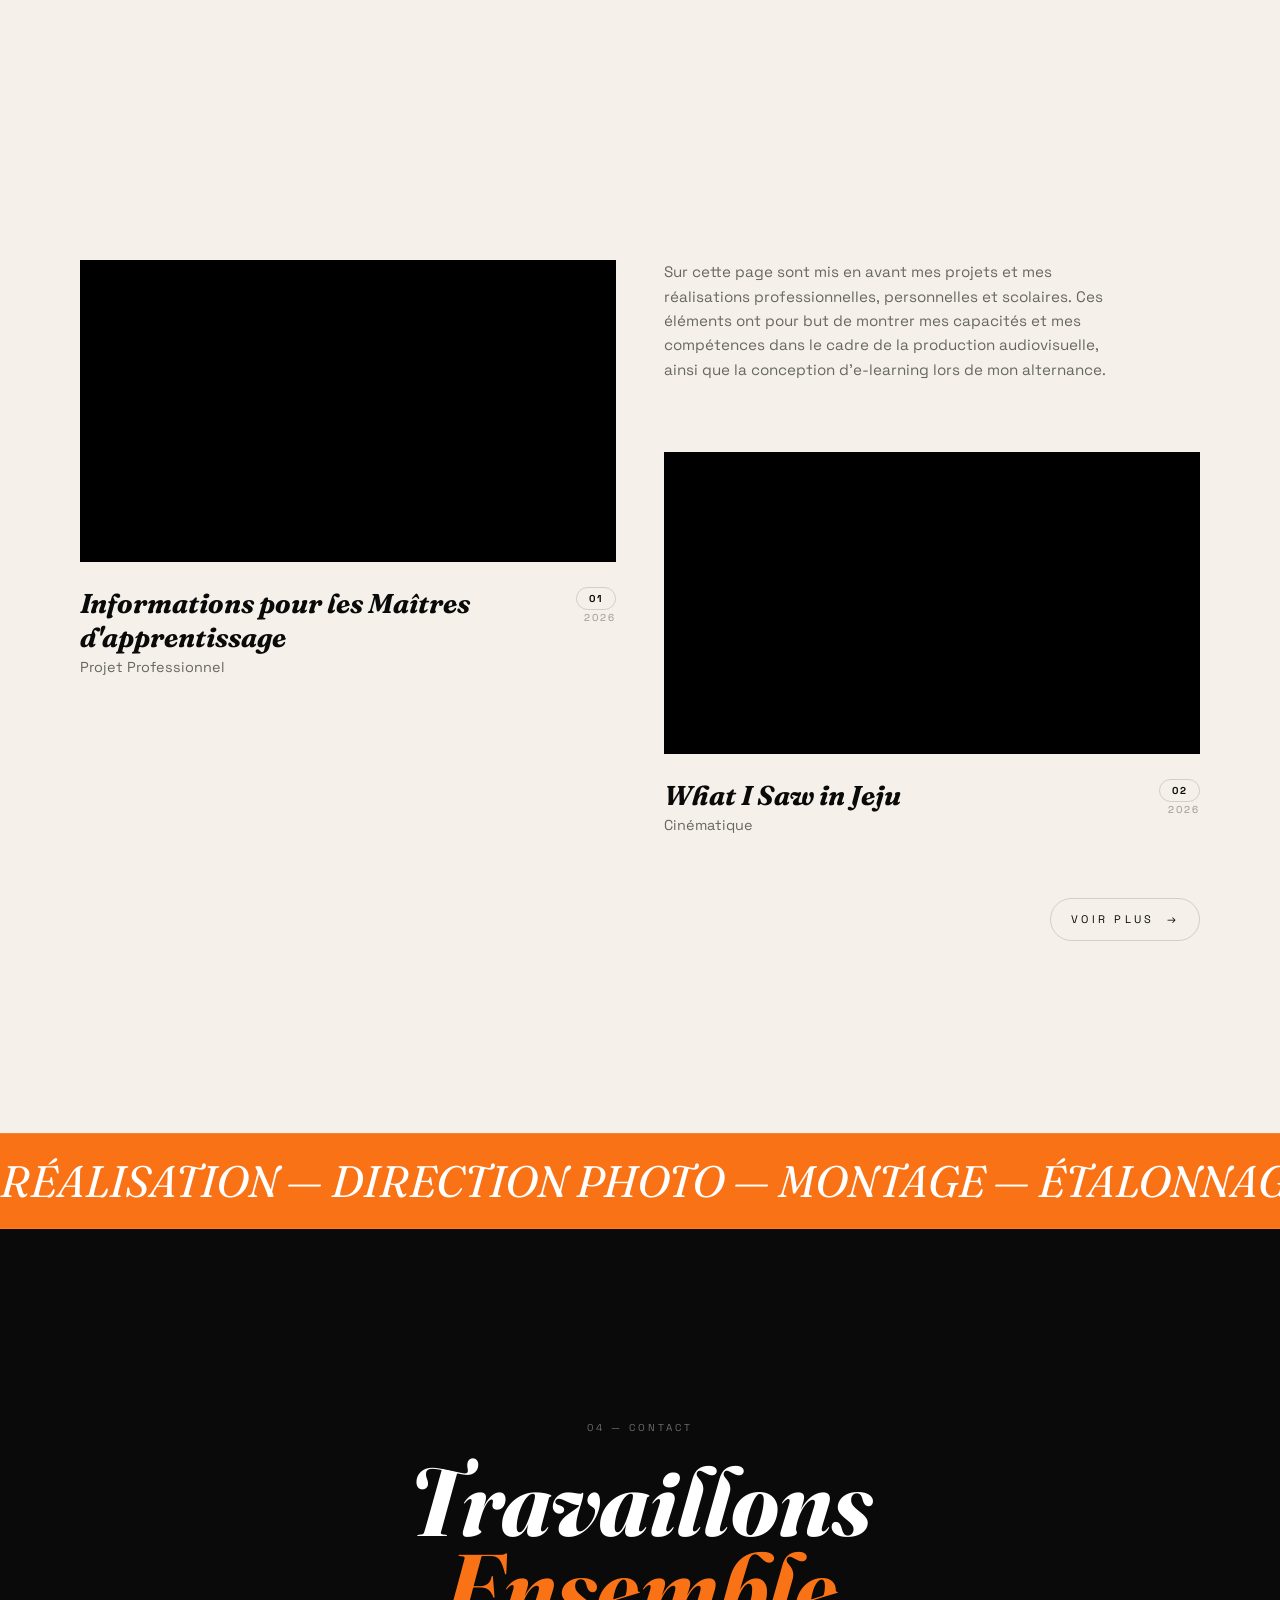
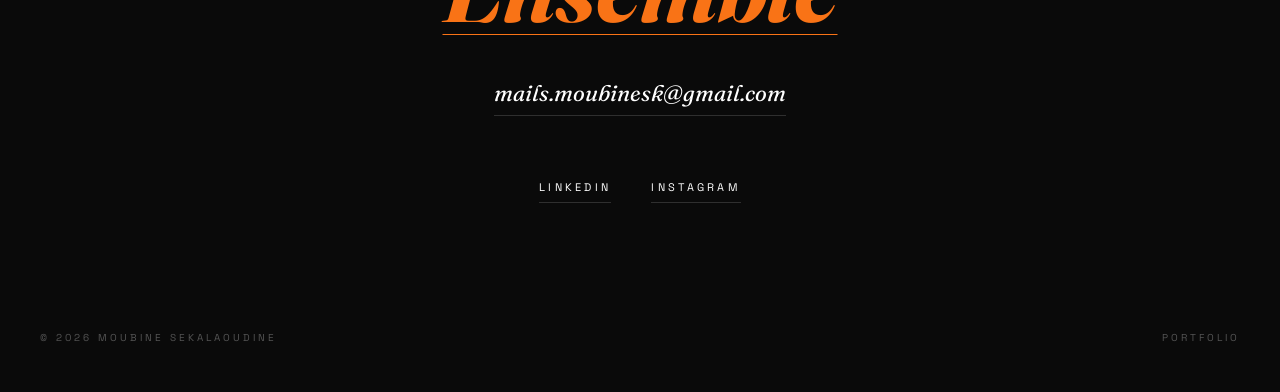
==== commit 82491bd2: "maj text" ====
--- a/index.html
+++ b/index.html
@@ -4,9 +4,9 @@
 <meta charset="utf-8" />
 <meta name="viewport" content="width=device-width, initial-scale=1" />
 <title>Moubine Sekalaoudine — Portfolio</title>
-<meta name="description" content="Portfolio de Moubine Sekalaoudine — productions audiovisuelles, conceptions pédagogiques et créations numériques." />
+<meta name="description" content="Portfolio de Moubine Sekalaoudine — productions audiovisuelles, conceptions pédagogiques" />
 <meta property="og:title" content="Moubine Sekalaoudine — Portfolio" />
-<meta property="og:description" content="Productions audiovisuelles - conceptions pédagogiques - créations numériques." />
+<meta property="og:description" content="Productions audiovisuelles - conceptions pédagogiques" />
 <link rel="preconnect" href="https://fonts.googleapis.com" />
 <link rel="preconnect" href="https://fonts.gstatic.com" crossorigin />
 <link href="https://fonts.googleapis.com/css2?family=Fraunces:ital,opsz,wght@1,9..144,400;1,9..144,500&family=Space+Grotesk:wght@300;400;500;700&display=swap" rel="stylesheet" />
@@ -42,7 +42,7 @@
 <section id="accueil" class="hero grain">
   <div class="hero-bg"></div>
   <div class="hero-inner">
-    <span class="eyebrow" data-fr="productions audiovisuelles - conceptions pédagogiques - créations numériques" data-en="Audiovisual Productions - Digital Learning Conceptions - Digital Creations">Productions Audiovisuelles - Conceptions Pédagogiques - Créations Numériques</span>
+    <span class="eyebrow" data-fr="productions audiovisuelles - conceptions pédagogiques" data-en="Audiovisual Productions - Digital Learning Conceptions">Productions Audiovisuelles - Conceptions Pédagogiques - Créations Numériques</span>
     <h1 class="font-display">Moubine <br /><span class="action">Sekalaoudine</span></h1>
     <p data-fr="Bienvenue dans mon portfolio. :)" data-en="Welcome to my portfolio :).">"Bienvenue dans mon portfolio :)."</p>
   </div>
@@ -61,17 +61,18 @@
         <h2 class="font-display section-title">
           <span data-fr="Qui " data-en="Who ">Qui </span><span class="action" data-fr="suis-" data-en="am ">suis-</span><span data-fr="je ?" data-en="I ?">je ?</span>
         </h2>
-        <p style="margin-top:2rem" data-fr="Je m'appelle Moubine, j'ai 25 ans et je suis diplômé d'un master Cultures et Métiers du Web. Dans le cadre de mon master, j'ai été apprenti pendant 2 ans chez Air France en tant que Concepteur et Administrateur Digital Learning. Mon rôle consistait à concevoir des modules de formation pour la plateforme e-learning interne de l'entreprise." data-en="My name is Moubine, I'm 25 years old and I have a Master's degree in Web Cultures and Humanities. During my master's program, I was an apprentice at Air France as a Digital Learning Designer and Administrator. My role involved creating learning content for the company's internal e-learning platform.">Je m'appelle Moubine, j'ai 25 ans et je suis diplômé d'un master Cultures et Métiers du Web. Dans le cadre de mon master, j'ai été apprenti pendant 2 ans chez Air France en tant que Concepteur et Administrateur Digital Learning. Mon rôle consistait à concevoir des modules de formation pour la plateforme e-learning interne de l'entreprise.</p>
+        <p style="margin-top:2rem" data-fr="Je m'appelle Moubine, j'ai 25 ans et je suis diplômé d'un master Cultures et Métiers du Web, qui est un master pluridisciplinaire formant les étudiants aux métiers de l'audiovisuel et du développement web. Dans le cadre de mon master, j'ai travaillé 2 ans chez Air France en tant que Concepteur et Administrateur Digital Learning. Mon rôle consistait à concevoir des modules de formation pour la plateforme de formation de l'entreprise." data-en="My name is Moubine, I'm 25 years old and I have a Master's degree in Web Cultures and Humanities. During my master's program, I was an apprentice at Air France as a Digital Learning Designer and Administrator. My role involved creating learning content for the company's internal e-learning platform.">Je m'appelle Moubine, j'ai 25 ans et je suis diplômé d'un master Cultures et Métiers du Web. Dans le cadre de mon master, j'ai travaillé 2 ans chez Air France en tant que Concepteur et Administrateur Digital Learning. Mon rôle consistait à concevoir des modules de formation pour la plateforme de formation de l'entreprise.</p>
       </div>
       <div>
         <span class="section-tag" data-fr="Compétences" data-en="Skills">Compétences</span>
         <ul class="skills">
           <li data-fr="Direction de la Photographie" data-en="Cinematography">Direction de la Photographie</li>
           <li class="skill-rainbow"><span data-fr="Étalonnage" data-en="Color Grading">Étalonnage</span></li>
+          <li data-fr="Montage" data-en="Editing">Montage</li>
+          <li data-fr="Conception pédagogique" data-en="Learning Design">Conception pédagogique</li>
+          <li data-fr="Storyboarding" data-en="Storyboarding">Storyboarding</li>
           <li data-fr="Réalisation" data-en="Direction">Réalisation</li>
-          <li data-fr="Montage" data-en="Editing">Montage</li>
           <li data-fr="Sound Design" data-en="Sound Design">Sound Design</li>
-          <li data-fr="Mise en Scène" data-en="Staging">Mise en Scène</li>
         </ul>
       </div>
     </div>
